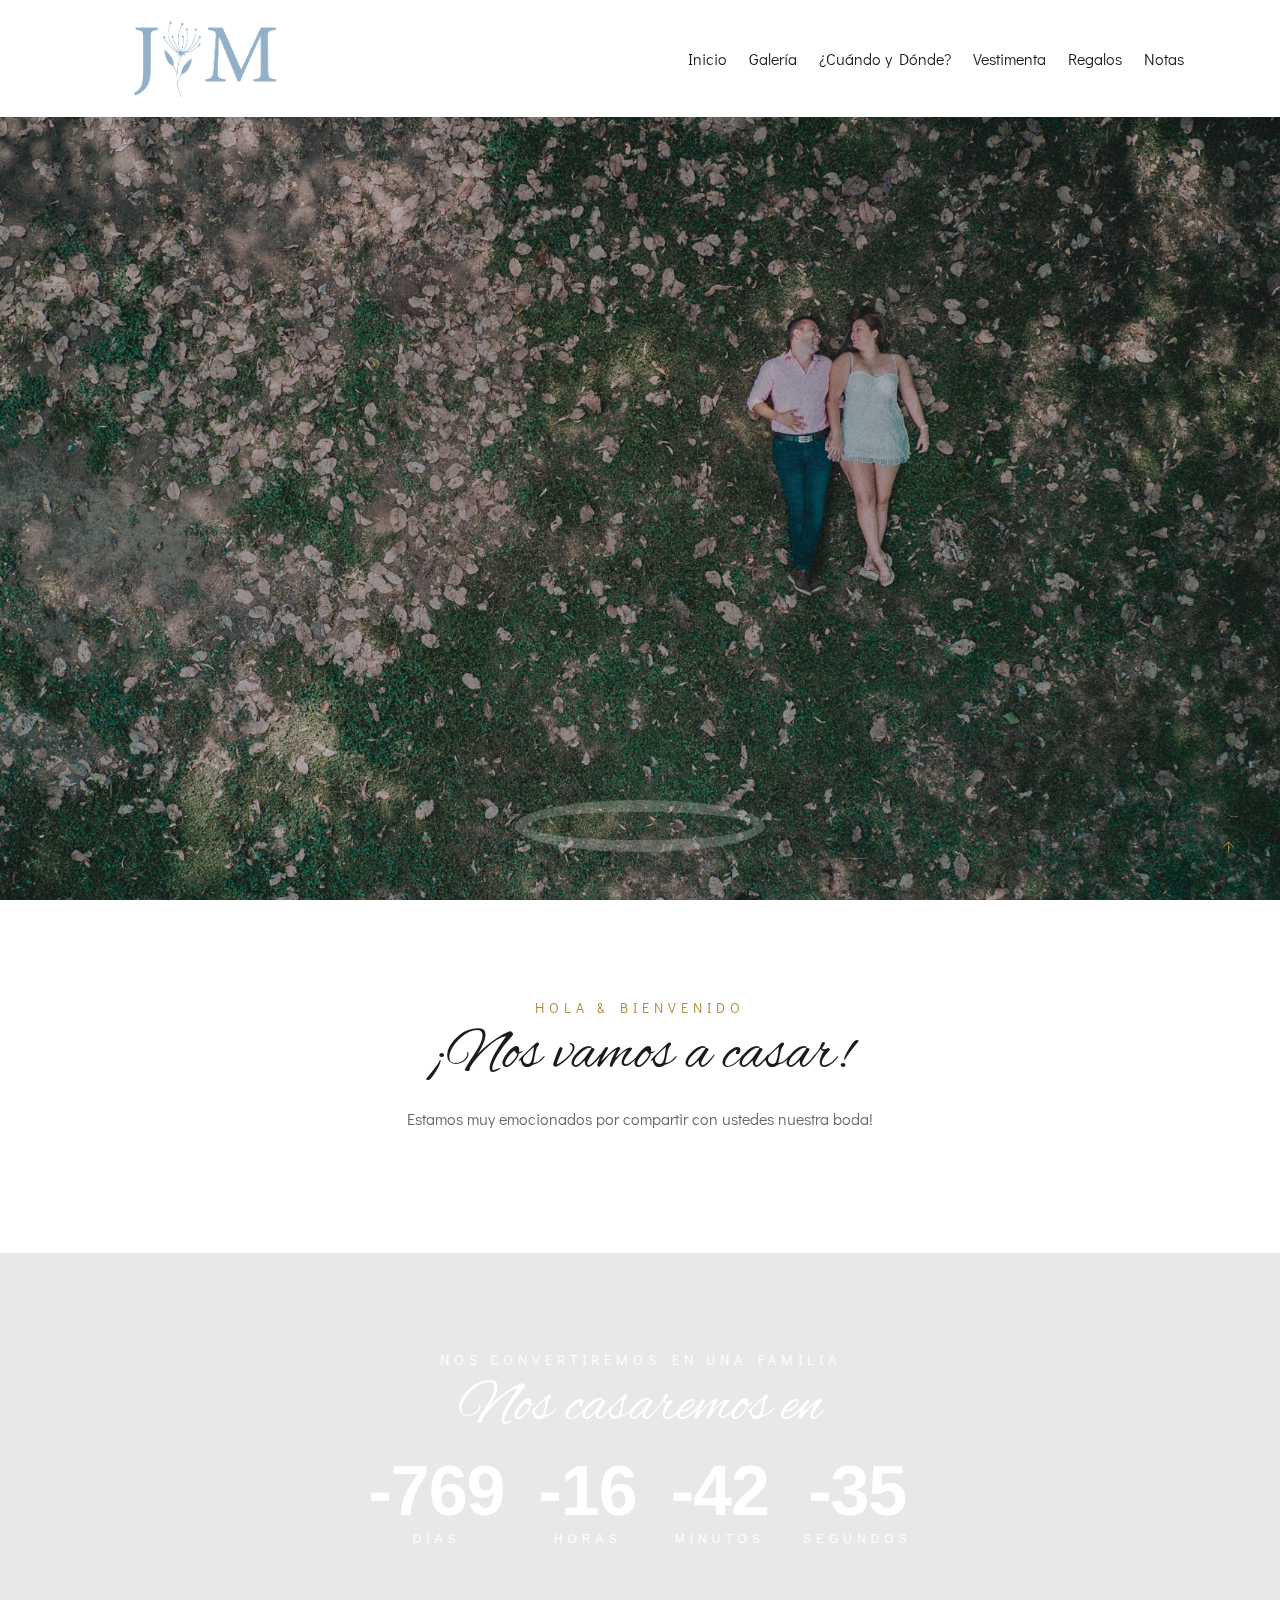
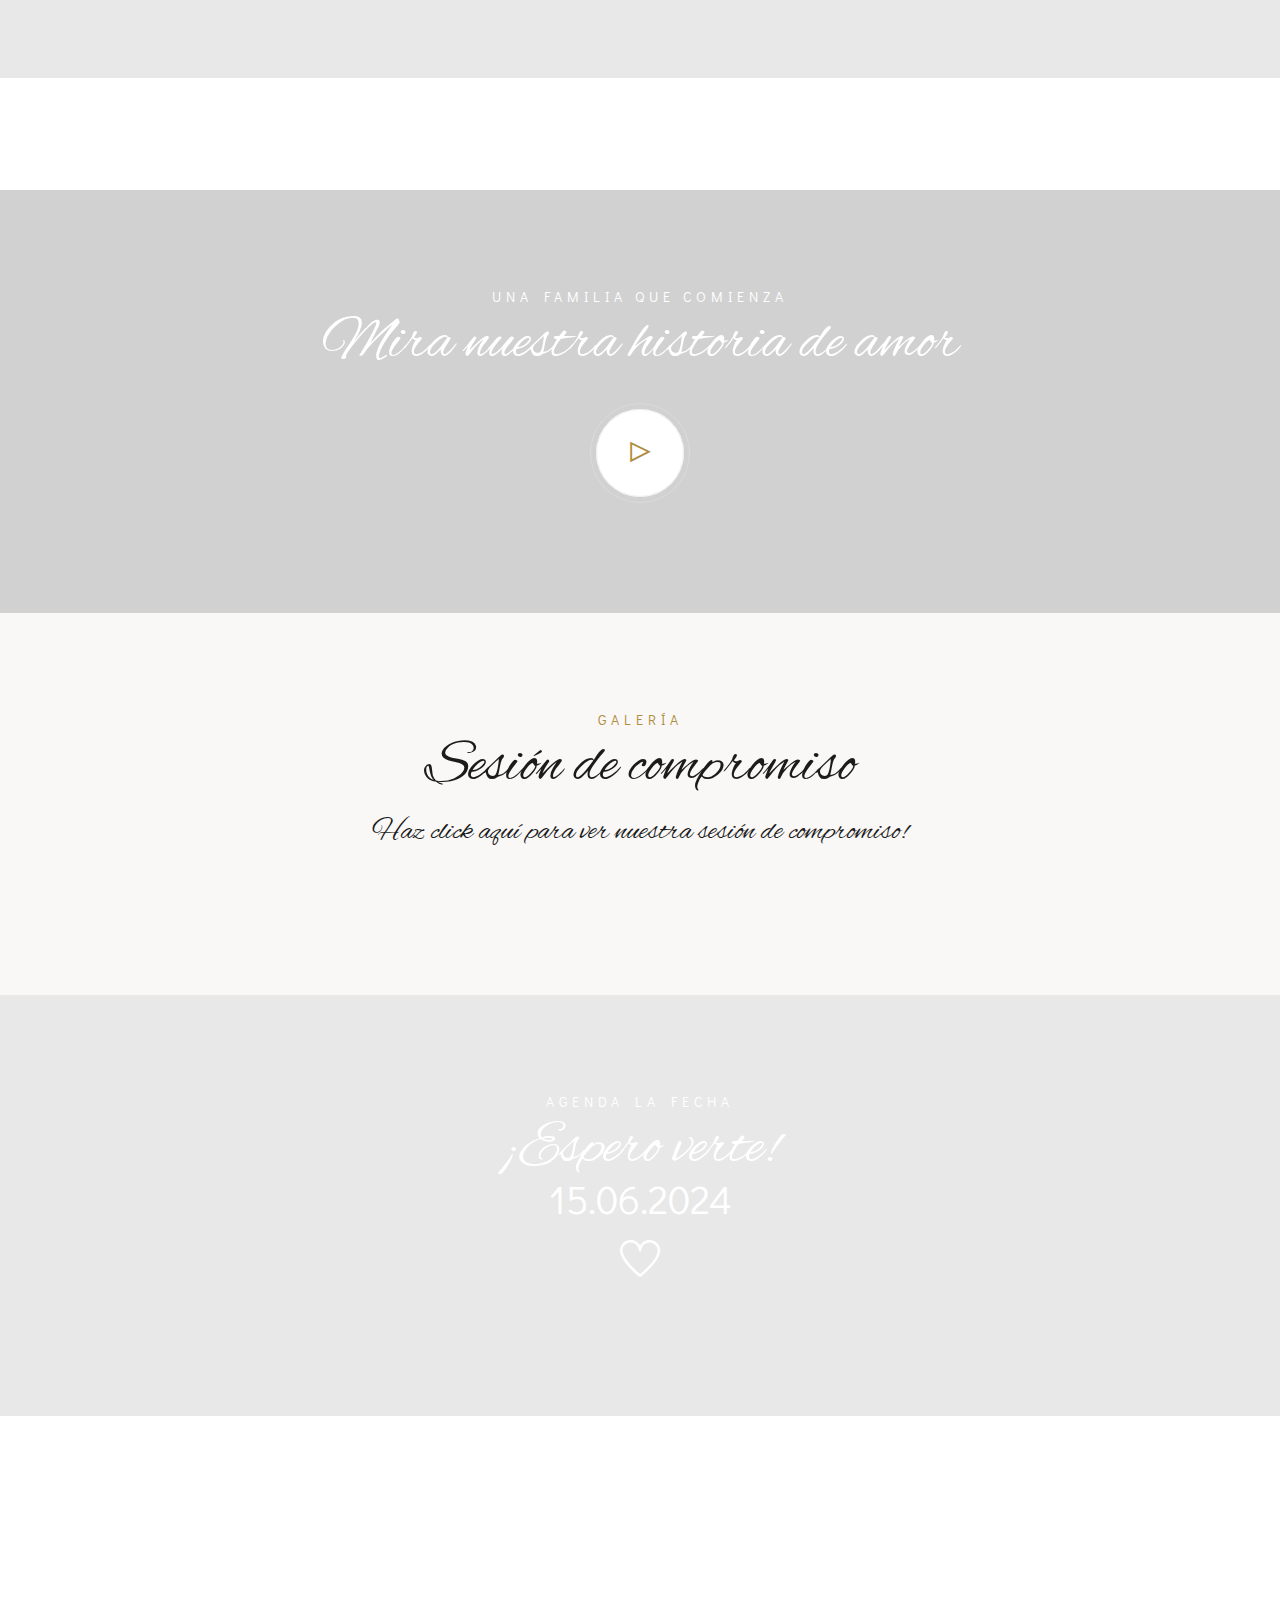
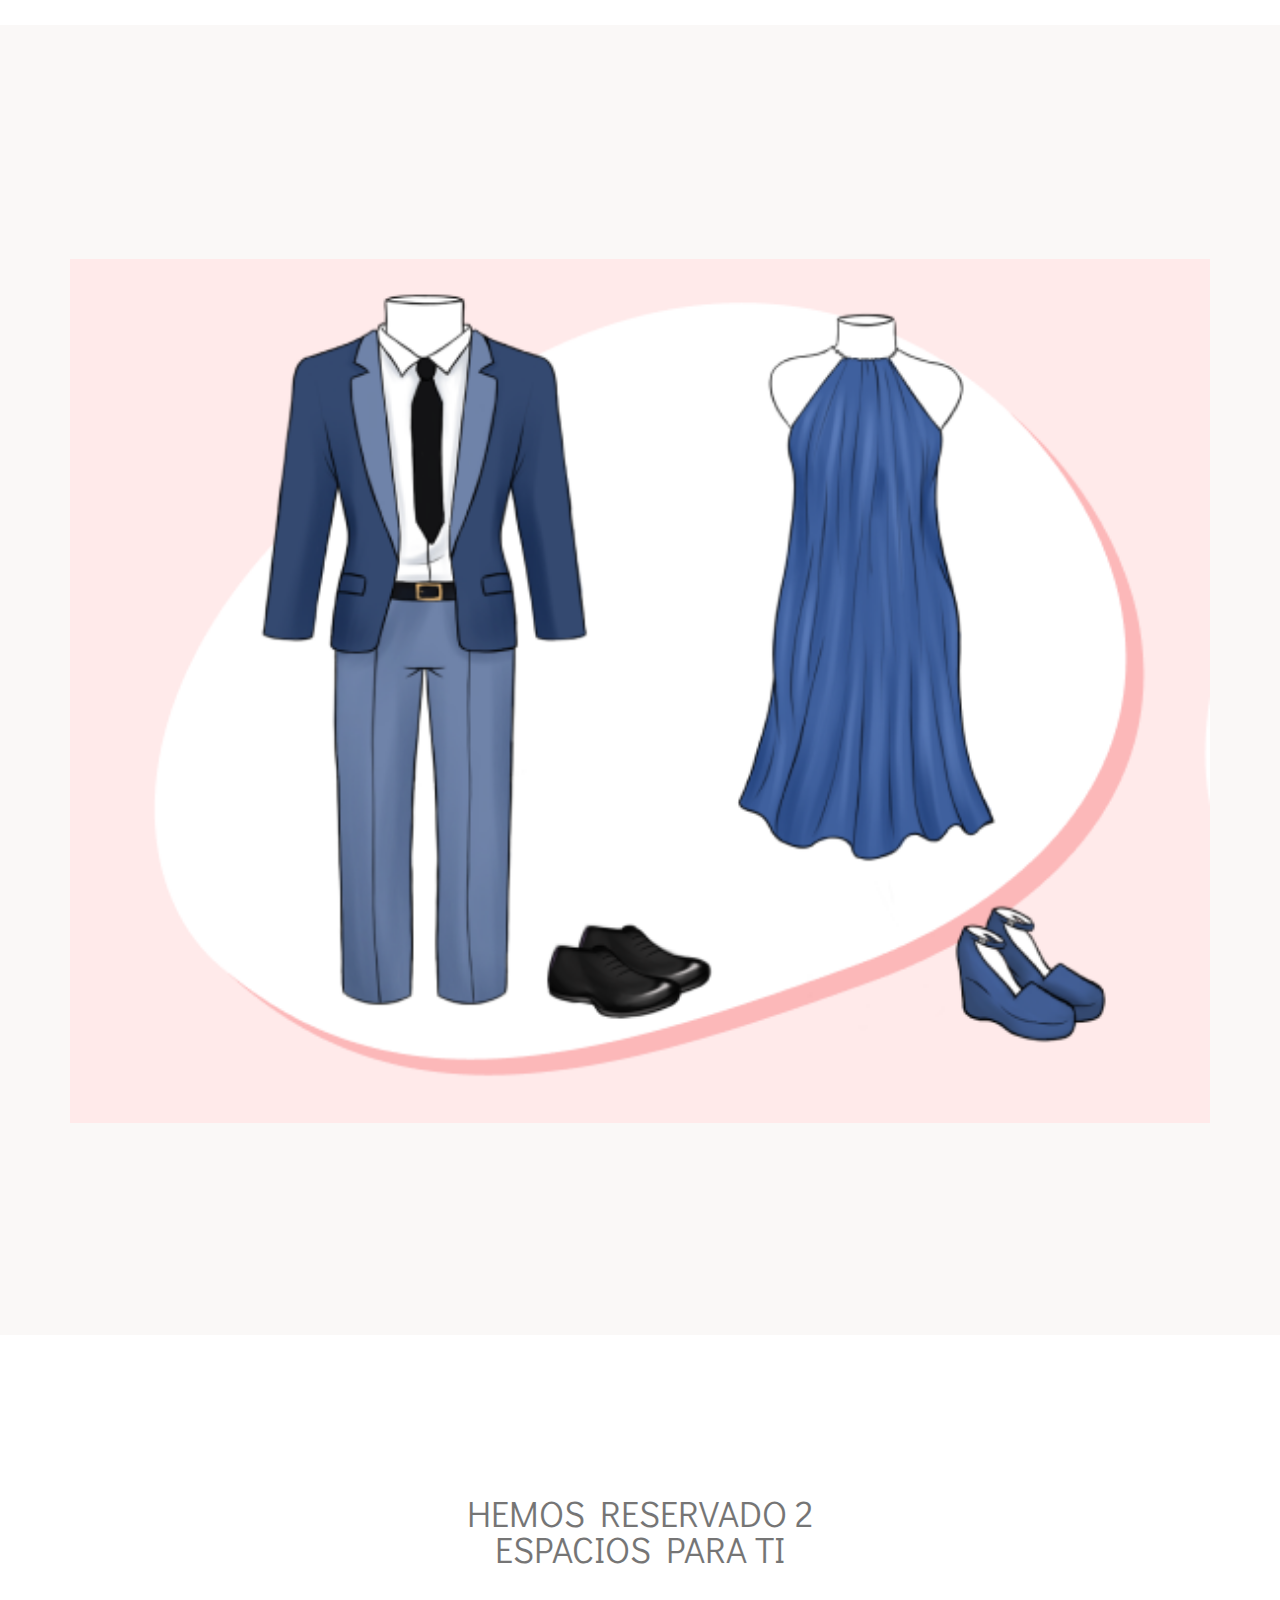
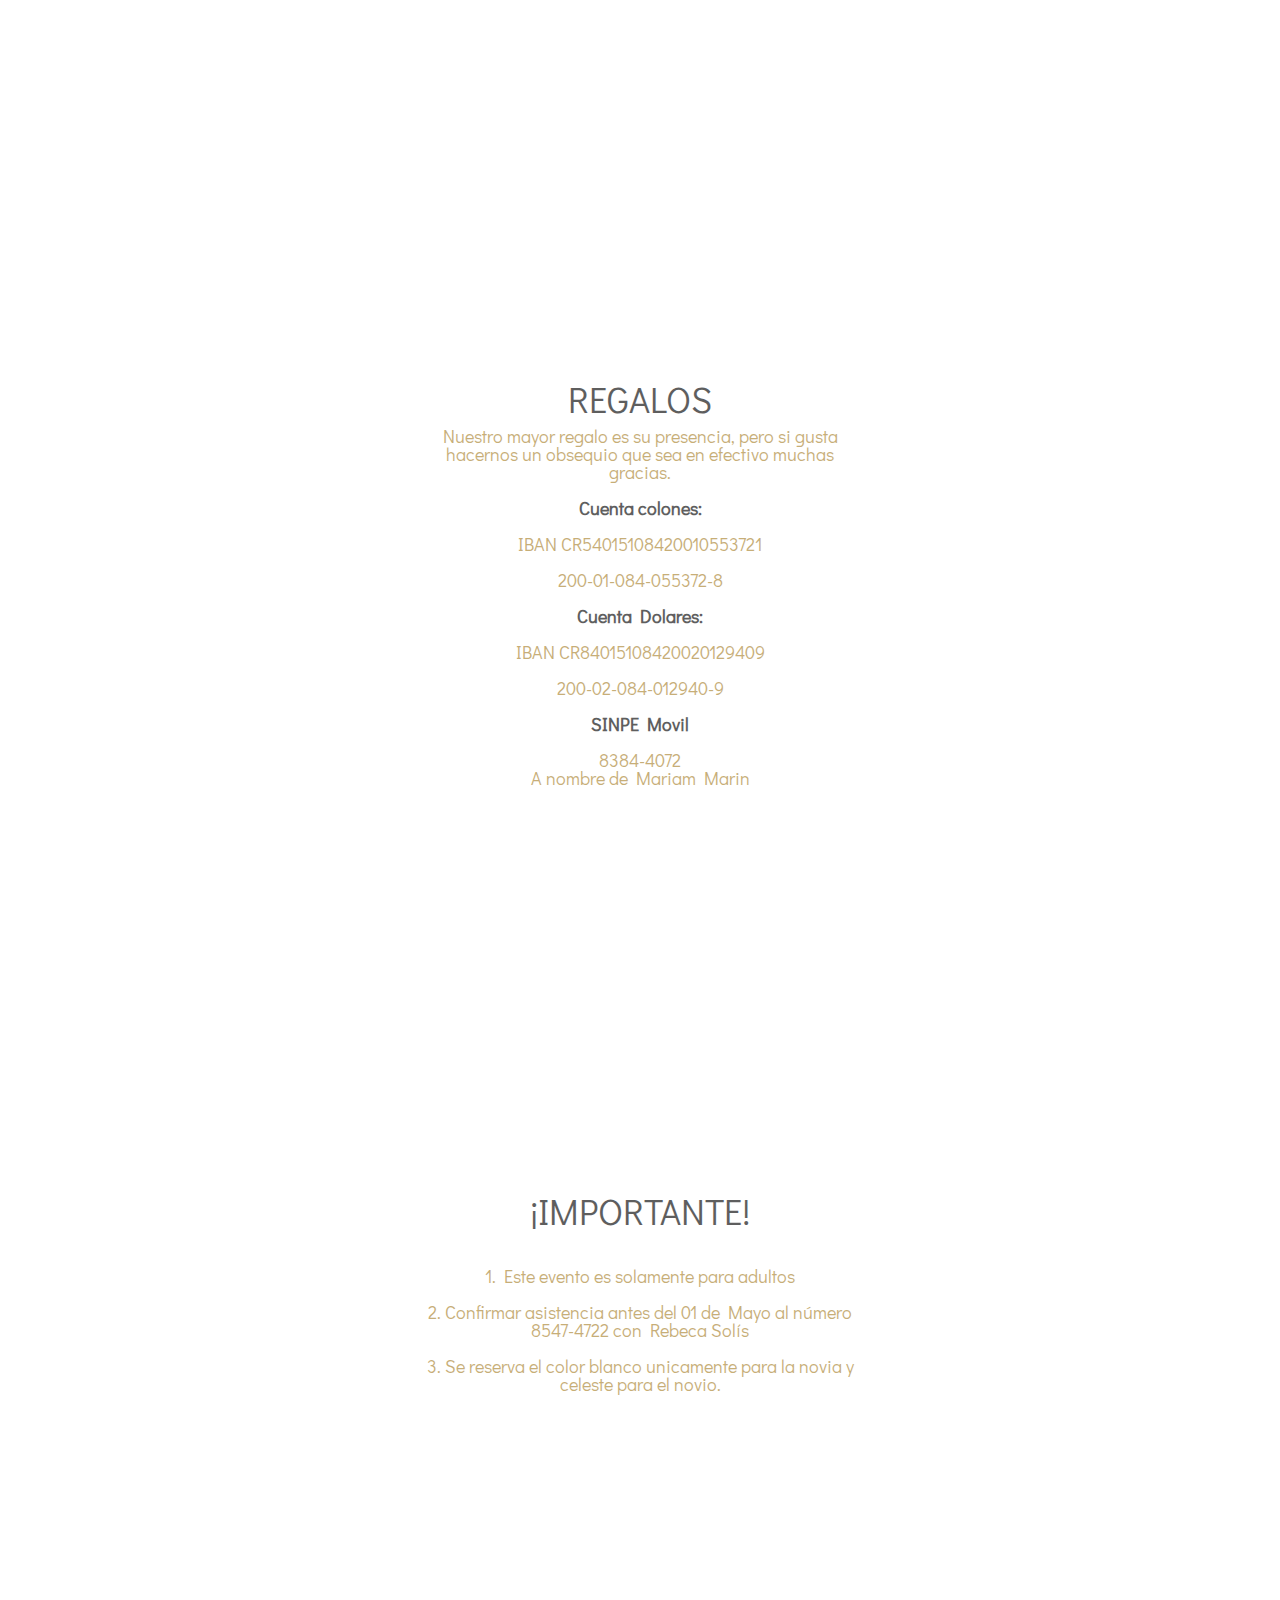
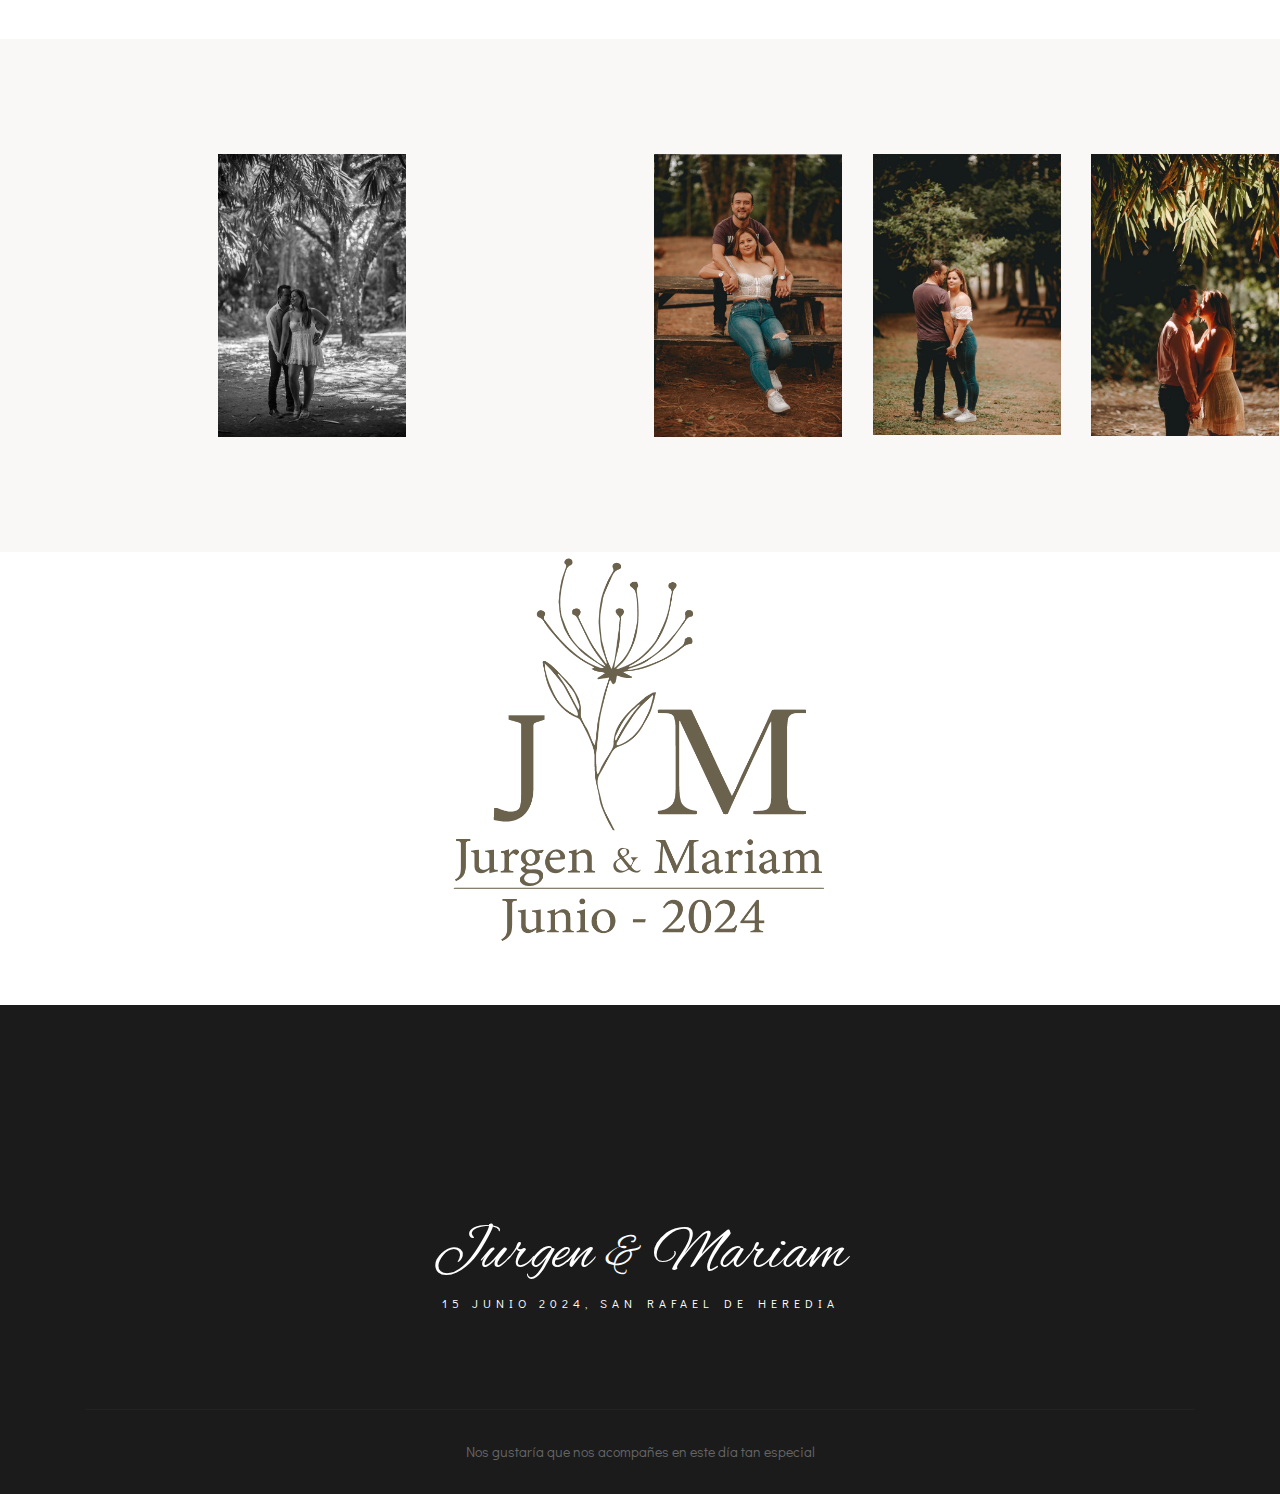
==== 2.html @ 1197c4ba "Espacios" ====
<!DOCTYPE HTML>
<html lang="en">

<head>
    <meta charset="utf-8">
    <meta http-equiv="X-UA-Compatible" content="IE=edge">
    <title>Jurgen y Mariam</title>
    <meta name="viewport" content="width=device-width, initial-scale=1">
    <link rel="icon" type="image/png" href="images/favicon.png" />
    <link href="https://fonts.googleapis.com/css2?family=Alex+Brush&family=Didact+Gothic&display=swap" rel="stylesheet">
    <link rel="stylesheet" href="css/animate.css">
    <link rel="stylesheet" href="css/themify-icons.css">
    <link rel="stylesheet" href="css/bootstrap.css">
    <link rel="stylesheet" href="css/flexslider.css">
    <link rel="stylesheet" href="css/magnific-popup.css">
    <link rel="stylesheet" href="css/owl.carousel.min.css">
    <link rel="stylesheet" href="css/owl.theme.default.min.css">
    <link rel="stylesheet" href="css/YouTubePopUp.css">
    <link rel="stylesheet" href="css/style.css">
    <!-- FOR IE9 below -->
    <!--[if lt IE 9]>
        <script src="js/respond.min.js"></script>
    <![endif]-->
</head>

<body>
    <!-- Preloader -->
    <div class="preloader">
        <div class="lds-heart">
            <div></div>
        </div>
    </div>
    <!-- Progress-wrapp scroll-button -->
    <div class="progress-wrap active-progress">
        <svg class="progress-circle svg-content" width="100%" height="100%" viewBox="-1 -1 102 102">
            <path d="M50,1 a49,49 0 0,1 0,98 a49,49 0 0,1 0,-98" />
        </svg>
    </div>
    <!-- Navbar -->
    <nav class="navbar navbar-expand-lg ">
        <div class="container">
            <!-- Logo -->
            <div class="logo-wrapper navbar-brand valign">
                <div class="logo">
                    <a href="index.html"><img src="images2/LOGO nuestra boda.png" style="width: 64%;" alt=""></a>
                </div>
            </div>
            <button class="navbar-toggler" type="button" data-toggle="collapse" data-target="#navbarSupportedContent"
                aria-controls="navbarSupportedContent" aria-expanded="false" aria-label="Toggle navigation"> <span
                    class="icon-bar"><i class="ti-line-double"></i></span> </button>
            <!-- Navbar links -->
            <div class="collapse navbar-collapse" id="navbarSupportedContent">
                <ul class="navbar-nav ml-auto">
                    <li class="nav-item"><a class="nav-link active" href="#home" data-scroll-nav="0">Inicio</a></li>
                    <li class="nav-item"><a class="nav-link" href="#gallery" data-scroll-nav="3">Galería</a></li>
                    <li class="nav-item"><a class="nav-link" href="#whenwhere" data-scroll-nav="6">¿Cuándo y Dónde?</a>
                    </li>
                    <li class="nav-item"><a class="nav-link" href="#outfit" data-scroll-nav="8">Vestimenta</a></li>
                    <li class="nav-item"><a class="nav-link" href="#rsvp5" data-scroll-nav="7">Regalos</a></li>
                    <li class="nav-item"><a class="nav-link" href="#rsvp2" data-scroll-nav="9">Notas</a></li>

                </ul>
            </div>
        </div>
    </nav>


    <!-- Slider section -->
    <header id="home" data-scroll-index="0">
        <div class="mary-hero js-fullheight">
            <div class="flexslider js-fullheight">
                <ul class="slides">
                    <li class="bg-fixed" style="background-image: url(images/MAX_0126.jpeg); 
                    background-position: 60%;" 
                            data-overlay-dark="2"
                        id="icon">
                        <div class="overlay"></div>
                        <div class="container">
                            <div class="row">
                                <div class="col-md-12 text-center js-fullheight slider-text">
                                    <div class="slider-text-inner mx-auto">
                                        <h2>Jurgen y Mariam</h2>
                                        <h6>15 de Junio de 2024 — Centro de Eventos Ensueño - Heredia</h6>
                                    </div>
                                </div>
                            </div>
                        </div>
                    </li>
                </ul>
            </div>
        </div>

    </header>
    <!-- Welcome section -->
    <div id="welcome" class="welcome section-padding">
        <div class="container">
            <div class="row">
                <div class="col-md-12 text-center">
                    <div class="welcome-mt">
                        <div class="welcome-image-wrapper">
                            <div class="img">
                                <a href="#" data-scroll-nav="1"><img src="images/810_1529.jpeg" alt=""></a>
                            </div>
                        </div>
                    </div>
                </div>
                <div class="col-md-8 offset-md-2 text-center">
                    <h6 class="section-subtitle">Hola & Bienvenido</h6>
                    <h2 class="section-title">¡Nos vamos a casar!</h2>
                    <p>Estamos muy emocionados por compartir con ustedes nuestra boda!</p>
                </div>
            </div>
        </div>
    </div>

    <!-- Countdown section -->
    <div id="countdown" class="section-padding bg-img bg-fixed" data-overlay-dark="1"
        data-background="images/810_1691.jpeg">
        <div class="container">
            <div class="row">
                <div class="section-head col-md-12">
                    <h6>Nos convertiremos en una familia</h6>
                    <h2>Nos casaremos en</h2>
                </div>
            </div>
            <div class="row">
                <div class="col-md-12">
                    <ul>
                        <li><span id="days"></span>Días</li>
                        <li><span id="hours"></span>Horas</li>
                        <li><span id="minutes"></span>Minutos</li>
                        <li><span id="seconds"></span>Segundos</li>
                    </ul>
                </div>
            </div>
        </div>
    </div>


    <br>
    <br>
    <br>
    <br>

    <!-- Video section -->
    <div id="video" class="story-video section-padding bg-img bg-fixed" data-overlay-dark="2"
        data-background="images/810_1599.jpeg">
        <div class="container">
            <div class="video-wrapper">
                <div class="row">
                    <div class="col-md-12 text-center">
                        <div class="caption">
                            <h6 class="subtitle">UNA FAMILIA QUE COMIENZA</h6>
                            <h2 class="title">Mira nuestra historia de amor</h2><br>
                        </div>
                    </div>
                </div>
                <div class="row">
                    <div class="col-md-12 mb-60 img text-center">
                        <a class="vid valign" href="https://www.youtube.com/watch?v=nc8S_TPYeWc">
                            <div class="vid-butn">
                                <span class="icon"><i class="ti-control-play"></i></span>
                            </div>
                        </a>
                    </div>

                </div>
            </div>
        </div>
    </div>
    <!-- Gallery section -->
    <div id="gallery" class="section-padding bg-cream" data-scroll-index="3">
        <div class="container">
            <div class="row">
                <div class="col-md-12 text-center">
                    <h6 class="section-subtitle">Galería</h6>
                    <h2 class="section-title">Sesión de compromiso</h2>
                    <a href="https://japphotocr.pixieset.com/sesindejurgenandmariam/" target="_blank">
                        <h3>Haz click aquí para ver nuestra sesión de compromiso!</h3>
                    </a>
                </div>
            </div>
            <img src="images/810_1514.jpeg" alt="">
        </div>
    </div>
    <!-- Banner section -->
    <div id="banner" class="section-padding bg-img bg-fixed" data-overlay-dark="1"
        data-background="images/810_1678.jpeg">
        <div class="container">
            <div class="row">
                <div class="section-head col-md-12">
                    <h6>Agenda la fecha</h6>
                    <h2>¡Espero verte!</h2>
                    <h1>15.06.2024</h1>
                    <h1><i class="ti-heart"></i></h1>
                </div>
            </div>
        </div>
    </div>

    <!-- When & Where section -->
    <div id="whenwhere" class="when-where section-padding" data-scroll-index="6"
        style="background: url(images/FLORES-02.png) ; background-size:21%; background-repeat: no-repeat; background-position: top right;">
        <div class="container">
            <div class="row">
                <div class="col-md-12 text-center animate-box" data-animate-effect="fadeInUp">
                    <h6 class="section-subtitle">Agenda la fecha</h6>
                    <h2 class="section-title">Cuándo y Dónde?</h2>
                </div>
            </div>
            <div class="row">
                <div class="col-md-6 animate-box" data-animate-effect="fadeInLeft">
                    <div class="img left">
                        <img src="images/810_1557.jpeg" alt="">
                    </div>
                </div>
                <div class="col-md-6 valign animate-box" data-animate-effect="fadeInRight">
                    <div class="content">
                        <div class="date">
                            <h3>15</h3>
                            <h6>Junio 2024</h6>
                        </div>
                        <div class="cont">
                            <div class="info">
                                <h6>¿Estás preparado?</h6>
                            </div>
                            <h4>Ceremonia de boda</h4>
                            <ul class="list-unstyled cont-list">
                                <li>
                                    <div class="icon"> <span class="ti-location-pin"></span> </div>
                                    <div class="text">
                                        <p>Centro de Eventos Ensueño
                                        </p>
                                    </div>
                                </li>
                                <li>
                                    <div class="icon"> <span class="ti-time"></span> </div>
                                    <div class="text">
                                        <p>3:50 pm</p>
                                    </div>
                                </li>
                                <li>
                                    <div>
                                        <i class="fa-brands fa-waze" style="color: #b08c3e;"></i>
                                    </div>
                                    <div class="text">
                                        
                                    </div>
                                </li>
                            </ul>
                        </div>
                    </div>
                </div>
            </div>
        </div>
    </div>
    <div id="whenwhere" class="when-where section-padding" data-scroll-index="6"
        style="background: url(images/FLORES-03.png) ; background-size:18%; background-repeat: no-repeat; background-position: top left;">
        <br>
        <div class="container">

            <div class="row">
                <div class="col-md-6 order2 valign animate-box" data-animate-effect="fadeInLeft">
                    <div class="content">
                        <div class="date">
                            <h3>15</h3>
                            <h6>Junio 2024</h6>
                        </div>
                        <div class="cont">
                            <div class="info">
                                <h6>¿Estás preparado?</h6>
                            </div>
                            <h4>Recepción</h4>
                            <ul class="list-unstyled cont-list">
                                <li>
                                    <div class="icon"> <span class="ti-location-pin"></span> </div>
                                    <div class="text">
                                        <p>Salón Centro de Eventos Ensueño
                                        </p>
                                    </div>
                                </li>
                                <li>
                                    <div class="icon"> <span class="ti-time"></span> </div>
                                    <div class="text">
                                        <p>3:00 pm</p>
                                    </div>
                                </li>
                                <li>
                                    <div>
                                        <i class="fa-brands fa-waze" style="color: #b08c3e;"></i>
                                    </div>
                                    <div class="text">
                                        
                                    </div>
                                </li>
                            </ul>
                        </div>
                    </div>
                </div>
                <div class="col-md-6 order1 animate-box" data-animate-effect="fadeInRight">
                    <div class="img">
                        <img src="images/810_1574.jpeg" alt="">
                    </div>
                </div>
            </div>
        </div>
    </div>
    <div class="marybrian-blog section-padding">
        <div class="container">
            <div class="row mb-30">
                <iframe
                    src="https://www.google.com/maps/embed?pb=!1m17!1m12!1m3!1d3928.6993494488443!2d-84.07440868563056!3d10.041649393869706!2m3!1f0!2f0!3f0!3m2!1i1024!2i768!4f13.1!3m2!1m1!2zMTDCsDAyJzMwLjYiTiA4NMKwMDQnMjIuMyJX!5e0!3m2!1ses-419!2scr!4v1712789112668!5m2!1ses-419!2scr"
                    width="1200" height="450" style="border:0;" allowfullscreen="" loading="lazy"
                    referrerpolicy="no-referrer-when-downgrade"></iframe>
            </div>
        </div>
    </div>
    </div>




    <!-- Dress Code section -->
    <div id="outfit" class="bride-groom clear section-padding bg-cream" data-scroll-index="8">
        <div class="container">
            <div class="row">
                <div class="col-md-12 text-center mb-30 animate-box" data-animate-effect="fadeInUp">
                    <h6 class="section-subtitle">Código de Vestimenta</h6>
                    <h2 class="section-title">De Gala</h2>
                </div>
                <img src="images/Imagen1.png" alt="">

                <div class="col-md-12 text-center mb-30 animate-box">
                    <div class="widget-container" style="text-align: center;">
                        <br>
                        <p style="font-size: larger;">Siéntase comod@ y guap@, pero no haga gastos innecesarios
                        </p>
                        
                    </div>
                </div>
            </div>
        </div>
    </div>

    <!-- RSVP Form section -->
    <div id="rsvp" class="rsvp section-padding bg-img bg-fixed" data-background="images/810_1514.jpeg"
        data-scroll-index="7">
        <div class="container">
            <div class="row">
                <div class="col-md-6 offset-md-3 bg-white p-60" style="opacity: 0.6;">
                    <h2 class="text-center">Hemos reservado 2 <br>espacios para ti</br></h2>

                </div>
            </div>
        </div>
    </div>
    <br>
    <br>
    <br>


    <!-- RSVP Form section -->
    <div id="rsvp5" class="rsvp section-padding bg-img bg-fixed" data-background="images/810_1490CAMBIO.jpg"
        data-scroll-index="7">
        <div class="container">
            <div class="row">
                <div class="col-md-6 offset-md-3 bg-white p-60" style="opacity: 0.7;">
                    <h2 class="text-center">Regalos</br></h2>
                    <h6 class="text-center" style="font-family: Didact Gothic; font-size: large;">Nuestro mayor regalo
                        es su presencia, pero si gusta hacernos un obsequio que sea en efectivo muchas gracias.

                        <br>
                        <br>
                        <b>Cuenta colones:</b>
                        <br>
                        <br>
                        IBAN CR54015108420010553721
                        <br>
                        <br>
                        200-01-084-055372-8

                        <br>
                        <br>
                        <b>Cuenta Dolares:</b> <br>
                        <br>
                        IBAN CR84015108420020129409
                        <br>
                        <br>
                        200-02-084-012940-9
                        <br>
                        <br>
                        <b>SINPE Movil</b>
                        <br>
                        <br>
                        8384-4072
                        <br>
                        A nombre de Mariam Marin

                    </h6>
                </div>
            </div>
        </div>
    </div>
    <br>
    <br>

    <div id="rsvp2" class="rsvp section-padding bg-img bg-fixed" data-background="images/810_1695.jpeg"
        data-scroll-index="9">
        <div class="container">
            <div class="row">
                <div class="col-md-6 offset-md-3 bg-white p-60" style="opacity: 0.7;">
                    <h2 class="text-center">¡Importante!</br></h2>
                    <br>
                    <h6 class="text-center" style="font-family: Didact Gothic; font-size: large;">
                        1. Este evento es solamente para adultos
                        <br>
                        <br>
                        2. Confirmar asistencia antes del 01 de Mayo al número 8547-4722 con Rebeca Solís
                        <br>
                        <br>
                        3. Se reserva el color blanco unicamente para la novia y celeste para el novio.
                    </h6>
                </div>
            </div>
        </div>
    </div>
    <br>
    <br>
    <div id="gallery" class="section-padding bg-cream" data-scroll-index="10">
        <div class="container">
            <div class="row">
            </div>
        </div>
        <div class="row gallery-filter">
            <div class="col-md-2 gallery-item ceremony">
                <div class="gallery-box">
                    <div class="gallery-img"> <img src="images/810_1442CAMBIO.jpg" class="img-fluid mx-auto d-block" alt="">
                    </div>
                    <div class="gallery-detail">
                    </div>
                </div>
            </div>
            <div class="col-md-2 gallery-item ceremony">
                <div class="gallery-box">
                    <div class="gallery-img"> <img src="images/710_2158.jpeg" class="img-fluid mx-auto d-block" alt="">
                    </div>
                    <div class="gallery-detail">
                    </div>
                </div>
            </div>
            <div class="col-md-2 gallery-item ceremony">
                <div class="gallery-box">
                    <div class="gallery-img"> <img src="images/810_1475CAMBIO.jpg" class="img-fluid mx-auto d-block" alt="">
                    </div>
                    <div class="gallery-detail">
                    </div>
                </div>
            </div>
            <div class="col-md-2 gallery-item ceremony">
                <div class="gallery-box">
                    <div class="gallery-img"> <img src="images/710_2323.jpeg" class="img-fluid mx-auto d-block" alt="">
                    </div>
                    <div class="gallery-detail">
                    </div>
                </div>
            </div>
            <div class="col-md-2 gallery-item ceremony">
                <div class="gallery-box">
                    <div class="gallery-img"> <img src="images/710_2739.jpeg" class="img-fluid mx-auto d-block" alt="">
                    </div>
                    <div class="gallery-detail">
                    </div>
                </div>
            </div>
            <div class="col-md-2 gallery-item ceremony">
                <div class="gallery-box">
                    <div class="gallery-img"> <img src="images/710_2734.jpeg" class="img-fluid mx-auto d-block" alt="">
                    </div>
                    <div class="gallery-detail">
                    </div>
                </div>
            </div>
        </div>
    </div>
    <div>
        <img src="images2/LOGO DE BODA 1.png" alt="" style="width: 30%; height: auto; left: 35%; position: relative;">
    </div>
    <br>
    <br>
    <!-- Footer section -->
    <footer id="footer">
        <div class="container">
            <div class="top-footer">
                <div class="row">
                    <div class="col-md-12 text-center">
                        <div class="section-padding">
                            <h2><span>Jurgen <small>&amp;</small> Mariam</span></h2>
                            <h6>15 Junio 2024, San Rafael de Heredia</h6>
                        </div>
                    </div>
                </div>
            </div>
            <div class="sub-footer">
                <div class="row">
                    <div class="col-md-12 text-center">
                        <p>Nos gustaría que nos acompañes en este día tan especial</p>
                    </div>
                </div>
            </div>
        </div>
    </footer>
    <!-- jQuery -->
    <script src="js/jquery.min.js"></script>
    <script src="js/modernizr-2.6.2.min.js"></script>
    <script src="js/jquery.easing.1.3.js"></script>
    <script src="js/bootstrap.min.js"></script>
    <script src="js/jquery.waypoints.min.js"></script>
    <script src="js/jquery.flexslider-min.js"></script>
    <script src="js/sticky-kit.min.js"></script>
    <script src="js/scrollIt.min.js"></script>
    <script src="js/owl.carousel.min.js"></script>
    <script src="js/isotope.js"></script>
    <script src="js/jquery.magnific-popup.min.js"></script>
    <script src="js/YouTubePopUp.js"></script>
    <script src="js/template.js"></script>

</body>

</html>
---- css/themify-icons.css ----
@font-face {
	font-family: 'themify';
	src:url('../fonts/themify.eot');
	src:url('../fonts/themify.eot?#iefix') format('embedded-opentype'),
		url('../fonts/themify.woff') format('woff'),
		url('../fonts/themify.ttf') format('truetype'),
		url('../fonts/themify.svg') format('svg');
	font-weight: normal;
	font-style: normal;
}

[class^="ti-"], [class*=" ti-"] {
	font-family: 'themify';
	speak: none;
	font-style: normal;
	font-weight: normal;
	font-variant: normal;
	text-transform: none;
	line-height: 1;

	/* Better Font Rendering =========== */
	-webkit-font-smoothing: antialiased;
	-moz-osx-font-smoothing: grayscale;
}

.ti-wand:before {
	content: "\e600";
}
.ti-volume:before {
	content: "\e601";
}
.ti-user:before {
	content: "\e602";
}
.ti-unlock:before {
	content: "\e603";
}
.ti-unlink:before {
	content: "\e604";
}
.ti-trash:before {
	content: "\e605";
}
.ti-thought:before {
	content: "\e606";
}
.ti-target:before {
	content: "\e607";
}
.ti-tag:before {
	content: "\e608";
}
.ti-tablet:before {
	content: "\e609";
}
.ti-star:before {
	content: "\e60a";
}
.ti-spray:before {
	content: "\e60b";
}
.ti-signal:before {
	content: "\e60c";
}
.ti-shopping-cart:before {
	content: "\e60d";
}
.ti-shopping-cart-full:before {
	content: "\e60e";
}
.ti-settings:before {
	content: "\e60f";
}
.ti-search:before {
	content: "\e610";
}
.ti-zoom-in:before {
	content: "\e611";
}
.ti-zoom-out:before {
	content: "\e612";
}
.ti-cut:before {
	content: "\e613";
}
.ti-ruler:before {
	content: "\e614";
}
.ti-ruler-pencil:before {
	content: "\e615";
}
.ti-ruler-alt:before {
	content: "\e616";
}
.ti-bookmark:before {
	content: "\e617";
}
.ti-bookmark-alt:before {
	content: "\e618";
}
.ti-reload:before {
	content: "\e619";
}
.ti-plus:before {
	content: "\e61a";
}
.ti-pin:before {
	content: "\e61b";
}
.ti-pencil:before {
	content: "\e61c";
}
.ti-pencil-alt:before {
	content: "\e61d";
}
.ti-paint-roller:before {
	content: "\e61e";
}
.ti-paint-bucket:before {
	content: "\e61f";
}
.ti-na:before {
	content: "\e620";
}
.ti-mobile:before {
	content: "\e621";
}
.ti-minus:before {
	content: "\e622";
}
.ti-medall:before {
	content: "\e623";
}
.ti-medall-alt:before {
	content: "\e624";
}
.ti-marker:before {
	content: "\e625";
}
.ti-marker-alt:before {
	content: "\e626";
}
.ti-arrow-up:before {
	content: "\e627";
}
.ti-arrow-right:before {
	content: "\e628";
}
.ti-arrow-left:before {
	content: "\e629";
}
.ti-arrow-down:before {
	content: "\e62a";
}
.ti-lock:before {
	content: "\e62b";
}
.ti-location-arrow:before {
	content: "\e62c";
}
.ti-link:before {
	content: "\e62d";
}
.ti-layout:before {
	content: "\e62e";
}
.ti-layers:before {
	content: "\e62f";
}
.ti-layers-alt:before {
	content: "\e630";
}
.ti-key:before {
	content: "\e631";
}
.ti-import:before {
	content: "\e632";
}
.ti-image:before {
	content: "\e633";
}
.ti-heart:before {
	content: "\e634";
}
.ti-heart-broken:before {
	content: "\e635";
}
.ti-hand-stop:before {
	content: "\e636";
}
.ti-hand-open:before {
	content: "\e637";
}
.ti-hand-drag:before {
	content: "\e638";
}
.ti-folder:before {
	content: "\e639";
}
.ti-flag:before {
	content: "\e63a";
}
.ti-flag-alt:before {
	content: "\e63b";
}
.ti-flag-alt-2:before {
	content: "\e63c";
}
.ti-eye:before {
	content: "\e63d";
}
.ti-export:before {
	content: "\e63e";
}
.ti-exchange-vertical:before {
	content: "\e63f";
}
.ti-desktop:before {
	content: "\e640";
}
.ti-cup:before {
	content: "\e641";
}
.ti-crown:before {
	content: "\e642";
}
.ti-comments:before {
	content: "\e643";
}
.ti-comment:before {
	content: "\e644";
}
.ti-comment-alt:before {
	content: "\e645";
}
.ti-close:before {
	content: "\e646";
}
.ti-clip:before {
	content: "\e647";
}
.ti-angle-up:before {
	content: "\e648";
}
.ti-angle-right:before {
	content: "\e649";
}
.ti-angle-left:before {
	content: "\e64a";
}
.ti-angle-down:before {
	content: "\e64b";
}
.ti-check:before {
	content: "\e64c";
}
.ti-check-box:before {
	content: "\e64d";
}
.ti-camera:before {
	content: "\e64e";
}
.ti-announcement:before {
	content: "\e64f";
}
.ti-brush:before {
	content: "\e650";
}
.ti-briefcase:before {
	content: "\e651";
}
.ti-bolt:before {
	content: "\e652";
}
.ti-bolt-alt:before {
	content: "\e653";
}
.ti-blackboard:before {
	content: "\e654";
}
.ti-bag:before {
	content: "\e655";
}
.ti-move:before {
	content: "\e656";
}
.ti-arrows-vertical:before {
	content: "\e657";
}
.ti-arrows-horizontal:before {
	content: "\e658";
}
.ti-fullscreen:before {
	content: "\e659";
}
.ti-arrow-top-right:before {
	content: "\e65a";
}
.ti-arrow-top-left:before {
	content: "\e65b";
}
.ti-arrow-circle-up:before {
	content: "\e65c";
}
.ti-arrow-circle-right:before {
	content: "\e65d";
}
.ti-arrow-circle-left:before {
	content: "\e65e";
}
.ti-arrow-circle-down:before {
	content: "\e65f";
}
.ti-angle-double-up:before {
	content: "\e660";
}
.ti-angle-double-right:before {
	content: "\e661";
}
.ti-angle-double-left:before {
	content: "\e662";
}
.ti-angle-double-down:before {
	content: "\e663";
}
.ti-zip:before {
	content: "\e664";
}
.ti-world:before {
	content: "\e665";
}
.ti-wheelchair:before {
	content: "\e666";
}
.ti-view-list:before {
	content: "\e667";
}
.ti-view-list-alt:before {
	content: "\e668";
}
.ti-view-grid:before {
	content: "\e669";
}
.ti-uppercase:before {
	content: "\e66a";
}
.ti-upload:before {
	content: "\e66b";
}
.ti-underline:before {
	content: "\e66c";
}
.ti-truck:before {
	content: "\e66d";
}
.ti-timer:before {
	content: "\e66e";
}
.ti-ticket:before {
	content: "\e66f";
}
.ti-thumb-up:before {
	content: "\e670";
}
.ti-thumb-down:before {
	content: "\e671";
}
.ti-text:before {
	content: "\e672";
}
.ti-stats-up:before {
	content: "\e673";
}
.ti-stats-down:before {
	content: "\e674";
}
.ti-split-v:before {
	content: "\e675";
}
.ti-split-h:before {
	content: "\e676";
}
.ti-smallcap:before {
	content: "\e677";
}
.ti-shine:before {
	content: "\e678";
}
.ti-shift-right:before {
	content: "\e679";
}
.ti-shift-left:before {
	content: "\e67a";
}
.ti-shield:before {
	content: "\e67b";
}
.ti-notepad:before {
	content: "\e67c";
}
.ti-server:before {
	content: "\e67d";
}
.ti-quote-right:before {
	content: "\e67e";
}
.ti-quote-left:before {
	content: "\e67f";
}
.ti-pulse:before {
	content: "\e680";
}
.ti-printer:before {
	content: "\e681";
}
.ti-power-off:before {
	content: "\e682";
}
.ti-plug:before {
	content: "\e683";
}
.ti-pie-chart:before {
	content: "\e684";
}
.ti-paragraph:before {
	content: "\e685";
}
.ti-panel:before {
	content: "\e686";
}
.ti-package:before {
	content: "\e687";
}
.ti-music:before {
	content: "\e688";
}
.ti-music-alt:before {
	content: "\e689";
}
.ti-mouse:before {
	content: "\e68a";
}
.ti-mouse-alt:before {
	content: "\e68b";
}
.ti-money:before {
	content: "\e68c";
}
.ti-microphone:before {
	content: "\e68d";
}
.ti-menu:before {
	content: "\e68e";
}
.ti-menu-alt:before {
	content: "\e68f";
}
.ti-map:before {
	content: "\e690";
}
.ti-map-alt:before {
	content: "\e691";
}
.ti-loop:before {
	content: "\e692";
}
.ti-location-pin:before {
	content: "\e693";
}
.ti-list:before {
	content: "\e694";
}
.ti-light-bulb:before {
	content: "\e695";
}
.ti-Italic:before {
	content: "\e696";
}
.ti-info:before {
	content: "\e697";
}
.ti-infinite:before {
	content: "\e698";
}
.ti-id-badge:before {
	content: "\e699";
}
.ti-hummer:before {
	content: "\e69a";
}
.ti-home:before {
	content: "\e69b";
}
.ti-help:before {
	content: "\e69c";
}
.ti-headphone:before {
	content: "\e69d";
}
.ti-harddrives:before {
	content: "\e69e";
}
.ti-harddrive:before {
	content: "\e69f";
}
.ti-gift:before {
	content: "\e6a0";
}
.ti-game:before {
	content: "\e6a1";
}
.ti-filter:before {
	content: "\e6a2";
}
.ti-files:before {
	content: "\e6a3";
}
.ti-file:before {
	content: "\e6a4";
}
.ti-eraser:before {
	content: "\e6a5";
}
.ti-envelope:before {
	content: "\e6a6";
}
.ti-download:before {
	content: "\e6a7";
}
.ti-direction:before {
	content: "\e6a8";
}
.ti-direction-alt:before {
	content: "\e6a9";
}
.ti-dashboard:before {
	content: "\e6aa";
}
.ti-control-stop:before {
	content: "\e6ab";
}
.ti-control-shuffle:before {
	content: "\e6ac";
}
.ti-control-play:before {
	content: "\e6ad";
}
.ti-control-pause:before {
	content: "\e6ae";
}
.ti-control-forward:before {
	content: "\e6af";
}
.ti-control-backward:before {
	content: "\e6b0";
}
.ti-cloud:before {
	content: "\e6b1";
}
.ti-cloud-up:before {
	content: "\e6b2";
}
.ti-cloud-down:before {
	content: "\e6b3";
}
.ti-clipboard:before {
	content: "\e6b4";
}
.ti-car:before {
	content: "\e6b5";
}
.ti-calendar:before {
	content: "\e6b6";
}
.ti-book:before {
	content: "\e6b7";
}
.ti-bell:before {
	content: "\e6b8";
}
.ti-basketball:before {
	content: "\e6b9";
}
.ti-bar-chart:before {
	content: "\e6ba";
}
.ti-bar-chart-alt:before {
	content: "\e6bb";
}
.ti-back-right:before {
	content: "\e6bc";
}
.ti-back-left:before {
	content: "\e6bd";
}
.ti-arrows-corner:before {
	content: "\e6be";
}
.ti-archive:before {
	content: "\e6bf";
}
.ti-anchor:before {
	content: "\e6c0";
}
.ti-align-right:before {
	content: "\e6c1";
}
.ti-align-left:before {
	content: "\e6c2";
}
.ti-align-justify:before {
	content: "\e6c3";
}
.ti-align-center:before {
	content: "\e6c4";
}
.ti-alert:before {
	content: "\e6c5";
}
.ti-alarm-clock:before {
	content: "\e6c6";
}
.ti-agenda:before {
	content: "\e6c7";
}
.ti-write:before {
	content: "\e6c8";
}
.ti-window:before {
	content: "\e6c9";
}
.ti-widgetized:before {
	content: "\e6ca";
}
.ti-widget:before {
	content: "\e6cb";
}
.ti-widget-alt:before {
	content: "\e6cc";
}
.ti-wallet:before {
	content: "\e6cd";
}
.ti-video-clapper:before {
	content: "\e6ce";
}
.ti-video-camera:before {
	content: "\e6cf";
}
.ti-vector:before {
	content: "\e6d0";
}
.ti-themify-logo:before {
	content: "\e6d1";
}
.ti-themify-favicon:before {
	content: "\e6d2";
}
.ti-themify-favicon-alt:before {
	content: "\e6d3";
}
.ti-support:before {
	content: "\e6d4";
}
.ti-stamp:before {
	content: "\e6d5";
}
.ti-split-v-alt:before {
	content: "\e6d6";
}
.ti-slice:before {
	content: "\e6d7";
}
.ti-shortcode:before {
	content: "\e6d8";
}
.ti-shift-right-alt:before {
	content: "\e6d9";
}
.ti-shift-left-alt:before {
	content: "\e6da";
}
.ti-ruler-alt-2:before {
	content: "\e6db";
}
.ti-receipt:before {
	content: "\e6dc";
}
.ti-pin2:before {
	content: "\e6dd";
}
.ti-pin-alt:before {
	content: "\e6de";
}
.ti-pencil-alt2:before {
	content: "\e6df";
}
.ti-palette:before {
	content: "\e6e0";
}
.ti-more:before {
	content: "\e6e1";
}
.ti-more-alt:before {
	content: "\e6e2";
}
.ti-microphone-alt:before {
	content: "\e6e3";
}
.ti-magnet:before {
	content: "\e6e4";
}
.ti-line-double:before {
	content: "\e6e5";
}
.ti-line-dotted:before {
	content: "\e6e6";
}
.ti-line-dashed:before {
	content: "\e6e7";
}
.ti-layout-width-full:before {
	content: "\e6e8";
}
.ti-layout-width-default:before {
	content: "\e6e9";
}
.ti-layout-width-default-alt:before {
	content: "\e6ea";
}
.ti-layout-tab:before {
	content: "\e6eb";
}
.ti-layout-tab-window:before {
	content: "\e6ec";
}
.ti-layout-tab-v:before {
	content: "\e6ed";
}
.ti-layout-tab-min:before {
	content: "\e6ee";
}
.ti-layout-slider:before {
	content: "\e6ef";
}
.ti-layout-slider-alt:before {
	content: "\e6f0";
}
.ti-layout-sidebar-right:before {
	content: "\e6f1";
}
.ti-layout-sidebar-none:before {
	content: "\e6f2";
}
.ti-layout-sidebar-left:before {
	content: "\e6f3";
}
.ti-layout-placeholder:before {
	content: "\e6f4";
}
.ti-layout-menu:before {
	content: "\e6f5";
}
.ti-layout-menu-v:before {
	content: "\e6f6";
}
.ti-layout-menu-separated:before {
	content: "\e6f7";
}
.ti-layout-menu-full:before {
	content: "\e6f8";
}
.ti-layout-media-right-alt:before {
	content: "\e6f9";
}
.ti-layout-media-right:before {
	content: "\e6fa";
}
.ti-layout-media-overlay:before {
	content: "\e6fb";
}
.ti-layout-media-overlay-alt:before {
	content: "\e6fc";
}
.ti-layout-media-overlay-alt-2:before {
	content: "\e6fd";
}
.ti-layout-media-left-alt:before {
	content: "\e6fe";
}
.ti-layout-media-left:before {
	content: "\e6ff";
}
.ti-layout-media-center-alt:before {
	content: "\e700";
}
.ti-layout-media-center:before {
	content: "\e701";
}
.ti-layout-list-thumb:before {
	content: "\e702";
}
.ti-layout-list-thumb-alt:before {
	content: "\e703";
}
.ti-layout-list-post:before {
	content: "\e704";
}
.ti-layout-list-large-image:before {
	content: "\e705";
}
.ti-layout-line-solid:before {
	content: "\e706";
}
.ti-layout-grid4:before {
	content: "\e707";
}
.ti-layout-grid3:before {
	content: "\e708";
}
.ti-layout-grid2:before {
	content: "\e709";
}
.ti-layout-grid2-thumb:before {
	content: "\e70a";
}
.ti-layout-cta-right:before {
	content: "\e70b";
}
.ti-layout-cta-left:before {
	content: "\e70c";
}
.ti-layout-cta-center:before {
	content: "\e70d";
}
.ti-layout-cta-btn-right:before {
	content: "\e70e";
}
.ti-layout-cta-btn-left:before {
	content: "\e70f";
}
.ti-layout-column4:before {
	content: "\e710";
}
.ti-layout-column3:before {
	content: "\e711";
}
.ti-layout-column2:before {
	content: "\e712";
}
.ti-layout-accordion-separated:before {
	content: "\e713";
}
.ti-layout-accordion-merged:before {
	content: "\e714";
}
.ti-layout-accordion-list:before {
	content: "\e715";
}
.ti-ink-pen:before {
	content: "\e716";
}
.ti-info-alt:before {
	content: "\e717";
}
.ti-help-alt:before {
	content: "\e718";
}
.ti-headphone-alt:before {
	content: "\e719";
}
.ti-hand-point-up:before {
	content: "\e71a";
}
.ti-hand-point-right:before {
	content: "\e71b";
}
.ti-hand-point-left:before {
	content: "\e71c";
}
.ti-hand-point-down:before {
	content: "\e71d";
}
.ti-gallery:before {
	content: "\e71e";
}
.ti-face-smile:before {
	content: "\e71f";
}
.ti-face-sad:before {
	content: "\e720";
}
.ti-credit-card:before {
	content: "\e721";
}
.ti-control-skip-forward:before {
	content: "\e722";
}
.ti-control-skip-backward:before {
	content: "\e723";
}
.ti-control-record:before {
	content: "\e724";
}
.ti-control-eject:before {
	content: "\e725";
}
.ti-comments-smiley:before {
	content: "\e726";
}
.ti-brush-alt:before {
	content: "\e727";
}
.ti-youtube:before {
	content: "\e728";
}
.ti-vimeo:before {
	content: "\e729";
}
.ti-twitter:before {
	content: "\e72a";
}
.ti-time:before {
	content: "\e72b";
}
.ti-tumblr:before {
	content: "\e72c";
}
.ti-skype:before {
	content: "\e72d";
}
.ti-share:before {
	content: "\e72e";
}
.ti-share-alt:before {
	content: "\e72f";
}
.ti-rocket:before {
	content: "\e730";
}
.ti-pinterest:before {
	content: "\e731";
}
.ti-new-window:before {
	content: "\e732";
}
.ti-microsoft:before {
	content: "\e733";
}
.ti-list-ol:before {
	content: "\e734";
}
.ti-linkedin:before {
	content: "\e735";
}
.ti-layout-sidebar-2:before {
	content: "\e736";
}
.ti-layout-grid4-alt:before {
	content: "\e737";
}
.ti-layout-grid3-alt:before {
	content: "\e738";
}
.ti-layout-grid2-alt:before {
	content: "\e739";
}
.ti-layout-column4-alt:before {
	content: "\e73a";
}
.ti-layout-column3-alt:before {
	content: "\e73b";
}
.ti-layout-column2-alt:before {
	content: "\e73c";
}
.ti-instagram:before {
	content: "\e73d";
}
.ti-google:before {
	content: "\e73e";
}
.ti-github:before {
	content: "\e73f";
}
.ti-flickr:before {
	content: "\e740";
}
.ti-facebook:before {
	content: "\e741";
}
.ti-dropbox:before {
	content: "\e742";
}
.ti-dribbble:before {
	content: "\e743";
}
.ti-apple:before {
	content: "\e744";
}
.ti-android:before {
	content: "\e745";
}
.ti-save:before {
	content: "\e746";
}
.ti-save-alt:before {
	content: "\e747";
}
.ti-yahoo:before {
	content: "\e748";
}
.ti-wordpress:before {
	content: "\e749";
}
.ti-vimeo-alt:before {
	content: "\e74a";
}
.ti-twitter-alt:before {
	content: "\e74b";
}
.ti-tumblr-alt:before {
	content: "\e74c";
}
.ti-trello:before {
	content: "\e74d";
}
.ti-stack-overflow:before {
	content: "\e74e";
}
.ti-soundcloud:before {
	content: "\e74f";
}
.ti-sharethis:before {
	content: "\e750";
}
.ti-sharethis-alt:before {
	content: "\e751";
}
.ti-reddit:before {
	content: "\e752";
}
.ti-pinterest-alt:before {
	content: "\e753";
}
.ti-microsoft-alt:before {
	content: "\e754";
}
.ti-linux:before {
	content: "\e755";
}
.ti-jsfiddle:before {
	content: "\e756";
}
.ti-joomla:before {
	content: "\e757";
}
.ti-html5:before {
	content: "\e758";
}
.ti-flickr-alt:before {
	content: "\e759";
}
.ti-email:before {
	content: "\e75a";
}
.ti-drupal:before {
	content: "\e75b";
}
.ti-dropbox-alt:before {
	content: "\e75c";
}
.ti-css3:before {
	content: "\e75d";
}
.ti-rss:before {
	content: "\e75e";
}
.ti-rss-alt:before {
	content: "\e75f";
}
---- css/YouTubePopUp.css ----
@charset "UTF-8";

/*
    Name: YouTubePopUp
    Description: jQuery plugin to display YouTube or Vimeo video in PopUp, responsive and retina, easy to use.
    Version: 1.0.1
    Plugin URL: http://wp-time.com/youtube-popup-jquery-plugin/
    Written By: Qassim Hassan
    Twitter: @QQQHZ
    Websites: wp-time.com | qass.im | wp-plugins.in
    Dual licensed under the MIT and GPL licenses:
        http://www.opensource.org/licenses/mit-license.php
        http://www.gnu.org/licenses/gpl.html
    Copyright (c) 2016 - Qassim Hassan
*/

.YouTubePopUp-Wrap{
    position:fixed;
    width:100%;
    height:100%;
    background-color:#000;
    background-color:rgba(0,0,0,0.8);
    top:0;
    left:0;
    z-index:9999999999999;
}

.YouTubePopUp-animation{
    opacity: 0;
    -webkit-animation-duration: 0.5s;
    animation-duration: 0.5s;
    -webkit-animation-fill-mode: both;
    animation-fill-mode: both;
    -webkit-animation-name: YouTubePopUp;
    animation-name: YouTubePopUp;
}

@-webkit-keyframes YouTubePopUp {
    0% {
        opacity: 0;
    }

    100% {
        opacity: 1;
    }
}

@keyframes YouTubePopUp {
    0% {
        opacity: 0;
    }

    100% {
        opacity: 1;
    }
}

body.logged-in .YouTubePopUp-Wrap{ /* For WordPress */
    top:32px;
    z-index:99998;
}

.YouTubePopUp-Content{
    max-width:680px;
    display:block;
    margin:0 auto;
    height:100%;
    position:relative;
}

.YouTubePopUp-Content iframe{
    max-width:100% !important;
    width:100% !important;
    display:block !important;
    height:480px !important;
    border:none !important;
    position:absolute;
    top: 0;
    bottom: 0;
    margin: auto 0;
}

.YouTubePopUp-Hide{
    -webkit-animation-duration: 0.5s;
    animation-duration: 0.5s;
    -webkit-animation-fill-mode: both;
    animation-fill-mode: both;
    -webkit-animation-name: YouTubePopUpHide;
    animation-name: YouTubePopUpHide;
}

@-webkit-keyframes YouTubePopUpHide {
    0% {
        opacity: 1;
    }

    100% {
        opacity: 0;
    }
}

@keyframes YouTubePopUpHide {
    0% {
        opacity: 1;
    }

    100% {
        opacity: 0;
    }
}

.YouTubePopUp-Close{
    position:absolute;
    top:0;
    cursor:pointer;
    bottom:528px;
    right:0px;
    margin:auto 0;
    width:24px;
    height:24px;
    background:url(./close.png) no-repeat;
    background-size:24px 24px;
    -webkit-background-size:24px 24px;
    -moz-background-size:24px 24px;
    -o-background-size:24px 24px;
}

.YouTubePopUp-Close:hover{
    opacity:0.5;
}

@media all and (max-width: 768px) and (min-width: 10px){
    .YouTubePopUp-Content{
        max-width:90%;
    }
}

@media all and (max-width: 600px) and (min-width: 10px){
    .YouTubePopUp-Content iframe{
        height:320px !important;
    }

    .YouTubePopUp-Close{
        bottom:362px;
    }
}

@media all and (max-width: 480px) and (min-width: 10px){
    .YouTubePopUp-Content iframe{
        height:220px !important;
    }

    .YouTubePopUp-Close{
        bottom:262px;
    }
}
---- css/style.css ----
/* ----------------------------------------------------------------

01. Default style
02. Preloader style
03. Scrollbar style
04. Owl-Theme custom style
05. Navbar style
06. Page Header style
07. Slider style
08. Section & Title style
09. Welcome style
10. Bride & Groom style
11. Story style
12. Countdown style
13. Friends style
14. Story video style
15. Event style
16. When & Where style
17. Gallery style
18. Blog & Post style
19. Progress-wrap style
20. Gift Registry style
21. Insta style
22. Footer style
23. Media Query style
24. Overlay Effect Bg image

------------------------------------------------------------------- */


/* =======  Default style  ======= */
html,
body {
    -moz-osx-font-smoothing: grayscale;
    -webkit-font-smoothing: antialiased;
    -moz-font-smoothing: antialiased;
    font-smoothing: antialiased;
}
body {
    font-family: 'Didact Gothic', sans-serif;
    font-size: 16px;
    line-height: 1.75em;
    font-weight: 400;
    color: #666;
}
/* typography */
h1,
h2,
h3,
h4,
h5,
h6 {
    font-family: 'Alex Brush', cursive;
    font-weight: 400;
    line-height: 1em;
    margin: 0 0 20px 0;
    color: #1b1b1b;
}
h1 {
    font-size: 40px;
}
h2 {
    font-size: 35px;
}
h3 {
    font-size: 30px;
}
h4 {
    font-size: 25px;
}
h5 {
    font-size: 20px;
}
h6 {
    font-size: 16px;
}
p {
    font-family: 'Didact Gothic', sans-serif;
    font-size: 16px;
    line-height: 1.75em;
    margin: 0 0 20px;
    color: #666;
    font-weight: 400;
}
/* lists */
ul {
    list-style-type: none;
}
/* links */
a {
    color: #fff;
    -webkit-transition: 0.5s;
    -o-transition: 0.5s;
    transition: 0.5s;
}
a:hover,
a:active,
a:focus {
    color: #fff;
    outline: none;
    text-decoration: none !important;
}
a:link {
    text-decoration: none;
}
a:focus {
    outline: none;
}
img {
    width: 100%;
    height: auto;
}
img {
    -webkit-transition: all 0.5s;
    -o-transition: all 0.5s;
    transition: all 0.5s;
    color: #fff;
}
.bg-cream {
    background: #faf8f7;
}
.o-hidden {
    overflow: hidden;
}
.position-re {
    position: relative;
}
.full-width {
    width: 100%;
}
.bg-img {
    background-size: cover;
    background-repeat: no-repeat;
}
.pattern {
    background-repeat: repeat;
    background-size: auto;
}
.bold {
    font-weight: 600;
}
.count {
    font-family: 'Oswald', sans-serif;
}
.valign {
    display: -webkit-box;
    display: -ms-flexbox;
    display: flex;
    -webkit-box-align: center;
    -ms-flex-align: center;
    align-items: center;
}
.v-middle {
    position: absolute;
    width: 100%;
    top: 50%;
    left: 0;
    -webkit-transform: translate(0%, -50%);
    transform: translate(0%, -50%);
}
.v-bottom {
    position: absolute;
    width: 100%;
    bottom: 5%;
    left: 0;
    -webkit-transform: translate(0%, -5%);
    transform: translate(0%, -5%);
}
.js .animate-box {
    opacity: 0;
}
a[href^="tel"] {
    color: inherit;
    text-decoration: none;
}
.bg-fixed {
    background-attachment: fixed;
}
@media (max-width: 992px) {
    .bg-fixed {
    background-attachment: initial;}
}
.p-40 {
    padding: 40px;
}
.p-60 {
    padding: 60px;
}
.mt-60 {
    margin-top: 60px;
}
.mt-10 {
    margin-top: 10px;
}
.mt-20 {
    margin-top: 20px;
}
.mb-30 {
    margin-bottom: 30px;
}
.mb-60 {
    margin-bottom: 60px;
}
.mb-20 {
    margin-bottom: 20px;
}
.mb-15 {
    margin-bottom: 15px;
}
.small,
small {
    font-size: 80%;
}
b,
strong {
    color: #1b1b1b;
}
/*** form element ***/
/* text field */
button,
input,
optgroup,
select,
textarea {
    font-family: 'Didact Gothic', sans-serif;
}
input[type="password"]:focus,
input[type="email"]:focus,
input[type="text"]:focus,
input[type="file"]:focus,
input[type="radio"]:focus,
input[type="checkbox"]:focus,
textarea:focus {
    outline: none;
    border: 1px solid #ececec;
}
input[type="password"],
input[type="email"],
input[type="text"],
input[type="file"],
textarea,
#message,
#search {
    max-width: 100%;
    margin-bottom: 15px;
    border: none;
    padding: 7px 15px;
    height: auto;
    background-color: #fff;
    -webkit-box-shadow: none;
    box-shadow: none;
    display: block;
    width: 100%;
    font-family: 'Nunito Sans', sans-serif;
    font-size: 15px;
    font-weight: 400;
    line-height: 1.75em;
    color: #1b1b1b;
    background-image: none;
    border: 1px solid #ececec;
}
input:focus,
textarea:focus {
    border-bottom-width: 1px;
}
input[type="submit"],
input[type="reset"],
input[type="button"],
button {
    font-family: 'Didact Gothic', sans-serif;
    background: #b08c3e;
    border: 1px solid #b08c3e;
    color: #fff;
    padding: 12px 30px;
    margin: 0;
    font-weight: 400;
    position: relative;
    font-size: 14px;
    text-transform: uppercase;
    letter-spacing: 2px;
    border-radius: 0px;
}
input[type="submit"]:hover,
input[type="reset"]:hover,
input[type="button"]:hover,
button:hover {
    background-color: transparent;
    color: #1b1b1b;
}
select {
    padding: 10px;
    border-radius: 5px;
}
input[type="radio"],
input[type="checkbox"] {
    display: inline;
}
label {
    color: #777;
    transition: all .3s cubic-bezier(.64, .09, .08, 1);
    display: inline-block;
    -moz-appearance: none;
    display: inline-block;
    vertical-align: middle;
        font-family: 'Nunito Sans', sans-serif;
    font-size: 15px;
    font-weight: 400;
    line-height: 1.75em;
    margin-bottom: 0;
}
input[type=radio]:after,
input[type=radio]:before {
    content: '';
    position: absolute;
    transition: all .3s cubic-bezier(.64, .09, .08, 1)
}
input[type=checkbox] {
    position: relative;
    cursor: pointer;
    margin: 5px 23px 15px 0px;;
    -moz-appearance: none;
     -webkit-appearance: none;
    width: 12px;
}
input[type=checkbox]:before {
    content: '';
    width: 18px;
    height: 18px;
    border: 1px solid #ececec;
    background: #fff;
    position: absolute;
    top: 0px;
    margin-left: -1px;
}
input[type=checkbox]:after {
    font-family: 'themify';
    content: '\e64c';
    color: #b08c3e;
    background: transparent;
    position: absolute;
    top: 1px;
    margin-left: -1px;
    left: 0;
    width: 18px;
    height: 18px;
    border: none;
    display: -webkit-inline-flex;
    display: -ms-inline-flexbox;
    display: inline-flex;
    -webkit-align-items: center;
    -ms-flex-align: center;
    align-items: center;
    -webkit-justify-content: center;
    -ms-flex-pack: center;
    justify-content: center;
    opacity: 0;
    transition: opacity .3s cubic-bezier(.64, .09, .08, 1);
    will-change: opacity;
    font-size: 12px;
}
input[type=checkbox]:checked:after {
    opacity: 1
}
input[type=radio] {
    position: relative;
    cursor: pointer;
    margin: 5px 20px 15px 0px;
    -moz-appearance: none;
    -webkit-appearance: none;
    width: 10px;
}
input[type=radio]:before {
    background-color: #fff;
    width: 18px;
    height: 18px;
    border-radius: 50%;
    border: 1px solid #ccc;
    display: inline-block;
    top: 0px;
    left: -4px;
    background-image: radial-gradient(circle, #b08c3e 50%, #fff 70%);
    background-size: 0;
    background-position: 50% 50%;
    background-repeat: no-repeat;
    will-change: background-size;
    z-index: 2;
}
input[type=radio]:after {
    width: 20px;
    height: 20px;
    background: #fff;
    border-radius: 50%
}
input[type=radio]:checked:before {
    background-size: 14px 14px
}
.mb-15 {
    margin-bottom: 15px;
}
.form-control {
    -webkit-appearance: none;
    -moz-appearance: none;
    appearance: none;
    -webkit-box-shadow: none;
    box-shadow: none;
    background: transparent;
    border: none;
    border-bottom: 0px solid #e5e5e5;
    height: 54px;
    -webkit-border-radius: 0;
    -moz-border-radius: 0;
    -ms-border-radius: 0;
    border-radius: 0;
    padding: 0;
    font-family: 'Didact Gothic', sans-serif;
    font-size: 18px;
    line-height: 1.75em;
    font-weight: 400;
}
.form-control:active,
.form-control:focus {
    outline: none;
    -webkit-box-shadow: none;
    box-shadow: none;
    background-color: #fff;
    border: 1px solid #ececec;
}
#message {
    font-family: 'Didact Gothic', sans-serif;
    height: 130px;
    padding: 12px;
    border: 1px solid #ececec;
}


/* =======  Preloader Style  ======= */
.preloader{
  width: 100%;
  height: 100%;
  background: #fff;
  position: fixed;
  top: 0;
  left: 0;
  z-index: 10000;
  display: flex;
  align-items: center;
  justify-content: center;
}
/* Heart */
.lds-heart {
  display: inline-block;
  position: relative;
  width: 64px;
  height: 64px;
  transform: rotate(45deg);
  transform-origin: 32px 32px;
}
.lds-heart div {
  top: 23px;
  left: 19px;
  position: absolute;
  width: 26px;
  height: 26px;
  background: #b08c3e;
  animation: lds-heart 1.2s infinite cubic-bezier(0.215, 0.61, 0.355, 1);
}
.lds-heart div:after,
.lds-heart div:before {
  content: " ";
  position: absolute;
  display: block;
  width: 26px;
  height: 26px;
  background: #b08c3e;
}
.lds-heart div:before {
  left: -17px;
  border-radius: 50% 0 0 50%;
}
.lds-heart div:after {
  top: -17px;
  border-radius: 50% 50% 0 0;
}
@keyframes lds-heart {
  0% {
    transform: scale(0.95);
  }
  5% {
    transform: scale(1.1);
  }
  39% {
    transform: scale(0.85);
  }
  45% {
    transform: scale(1);
  }
  60% {
    transform: scale(0.95);
  }
  100% {
    transform: scale(0.9);
  }
}


/* =======  Scrollbar style  ======= */
::-webkit-scrollbar {
    width: 0px;
}
::-webkit-scrollbar-track {
    background: #fff;
}
::-webkit-scrollbar-thumb {
    background: #1b1b1b;
}
::-webkit-scrollbar-thumb:hover {
    background: #1b1b1b;
}


/* =======  Owl-Theme custom style  ======= */
.owl-theme .owl-nav.disabled + .owl-dots {
    margin-top: 0px;
    line-height: .7;
    display: block;
}
.owl-theme .owl-dots .owl-dot span {
    width: 12px;
    height: 12px;
    margin: 0 3px;
    border-radius: 50%;
    background: #ececec;
    border: 1px solid #ececec;
}
.owl-theme .owl-dots .owl-dot.active span,
.owl-theme .owl-dots .owl-dot:hover span {
    background: #b08c3e;
    border: 1px solid #b08c3e;
}


/* =======  Navbar style  ======= */
.navbar {
    position: absolute;
    left: 0;
    top: 0;
    width: 100%;
    background: transparent;
    z-index: 99;
    padding-right: 0;
    padding-left: 0;
    padding-top: 0;
    padding-bottom: 0;
}
.navbar-toggler {
    outline: none;
}
.navbar .navbar-toggler-icon {
    color: #b08c3e;
    
}
.navbar .navbar-nav .nav-link {
    font-family: 'Didact Gothic', sans-serif;
    font-size: 16px;
    font-weight: 400;
    color: #fff;
    margin: 3px;
    -webkit-transition: all .4s;
    transition: all .4s;
}
.navbar .navbar-nav .nav-link.black-color {
    color: #fff;
}
.navbar .navbar-nav .nav-link:hover {
    color: #b08c3e;
}
.navbar .navbar-nav .active {
    color: #b08c3e !important;
}
.nav-scroll {
    background: #fff;
    padding: 0 0 0 0;
    position: fixed;
    top: -100px;
    left: 0;
    width: 100%;
    -webkit-transition: -webkit-transform .5s;
    transition: -webkit-transform .5s;
    transition: transform .5s;
    transition: transform .5s, -webkit-transform .5s;
    -webkit-transform: translateY(100px);
    transform: translateY(100px);
    -webkit-box-shadow: 0px 15px 15px rgba(0, 0, 0, 0.03);
    box-shadow: 0px 15px 15px rgba(0, 0, 0, 0.03);
}
.nav-scroll .navbar-toggler-icon {
    color: #b08c3e;
}
.nav-scroll .navbar-nav .nav-link {
    color: #1b1b1b;
}
.nav-scroll .navbar-nav .active {
    color: #b08c3e !important;
}
.nav-scroll .navbar-nav .logo {
    padding: 15px 0;
    color: #666;
}
.nav-scroll .logo {
    width: 240px;
}
.nav-scroll .logo-img {
    margin-bottom: 0px;
}
.nav-scroll .logo-wrapper .logo h2 {
    font-family: 'Alex Brush', cursive;
    font-size: 36px;
    font-weight: 400;
    margin-bottom: 0px;
    display: block;
    width: 100%;
    position: relative;
    color: #1b1b1b;
    line-height: 1.25em;
/*    display: none;*/
}
.nav-scroll .logo-wrapper .logo span {
    display: block;
    font-family: 'Alex Brush', cursive;
    font-size: 9px;
    color: #666;
    font-weight: 400;
    display: block;
    margin-top: 3px;
    line-height: 1.2em;
    margin-left: 5px;
/*    display: none !important;*/
}
.nav-scroll .logo-wrapper {
    padding: 20px 0px;
}
.logo-wrapper {
    float: left;
    padding: 30px 0px;
}
.logo-wrapper .logo h2 {
    font-family: 'Alex Brush', cursive;
    font-size: 36px;
    font-weight: 400;
    display: block;
    width: 100%;
    position: relative;
    color: #fff;
    margin-bottom: 0;
}
.logo-wrapper .logo h2 a i {
    color: #fff;
    font-size: 20px;
    vertical-align: super;
}
.logo-wrapper .logo span {
    display: block;
    font-family: 'Didact Gothic', sans-serif;
    font-size: 9px;
    text-transform: uppercase;
    letter-spacing: 3px;
    color: #fff;
    font-weight: 400;
    display: block;
    margin-top: 5px;
    line-height: 1.5em;
}
.logo {
    padding: 0;
    text-align: center;
}
.logo-img {
    width: 270px;
}
.dropdown:hover .dropdown-menu,
.dropdown:hover .mega-menu {
    opacity: 1;
    visibility: visible;
    -webkit-transform: translateY(0);
    transform: translateY(0);
}
.dropdown .nav-link {
    cursor: pointer;
}
.dropdown .nav-link i {
    padding-left: 1px;
    font-size: 9px;
}
.dropdown-item {
    position: relative;
}
.dropdown-item:hover .sub-menu {
    opacity: 1;
    visibility: visible;
    -webkit-transform: translateY(0);
    transform: translateY(0);
}
.dropdown-item span {
    display: block;
    cursor: pointer;
}
.dropdown-menu,
.sub-menu {
    display: block;
    opacity: 0;
    visibility: hidden;
    -webkit-transform: translateY(20px);
    transform: translateY(20px);
    width: 200px;
    padding: 15px 10px;
    border-radius: 0;
    border: 0;
    background-color: #fff;
    -webkit-box-shadow: 0px 10px 20px rgba(0, 0, 0, 0.05);
    box-shadow: 0px 10px 20px rgba(0, 0, 0, 0.05);
    -webkit-transition: all .3s;
    transition: all .3s;
}
.dropdown-menu .dropdown-item,
.sub-menu .dropdown-item {
    padding: 5px 15px;
    font-family: 'Didact Gothic', sans-serif;
    font-size: 16px;
    font-weight: 400;
    color: #1b1b1b;
    position: relative;
    -webkit-transition: all .4s;
    transition: all .4s;
    border-bottom: 1px solid rgba(0, 0, 0, 0.025);
    background-color: transparent;
}
.dropdown-menu .dropdown-item:last-child,
.sub-menu .dropdown-item:last-child {
    border-bottom: none;
}
.dropdown-menu .dropdown-item:hover,
.sub-menu .dropdown-item:hover {
    background: transparent;
    padding-left: 20px;
    color: #b08c3e;
}
.dropdown-menu .dropdown-item a,
.sub-menu .dropdown-item a {
    display: block;
    color: #1b1b1b;
}
.dropdown-menu .dropdown-item a:hover,
.sub-menu .dropdown-item a:hover {
color: #b08c3e;
}
.dropdown-menu .dropdown-item a .badge,
.sub-menu .dropdown-item a .badge {
    margin-left: 10px;
    padding: 3px 5px 3px 5px;
    font-size: 8px;
    background: #b08c3e;
    border: 1px solid #b08c3e;
    top: 12px;
    border-radius: 0px;
    color: #1b1b1b;
    position: absolute;
    display: inline;
}
.dropdown-menu .dropdown-item i,
.sub-menu .dropdown-item i {
   padding: 13px 0 0 5px;
    font-size: 8px;
    float: right;
}
.dropdown-menu .dropdown-item em,
.sub-menu .dropdown-item em {
    font-size: 8px;
    background-color: #fff;
    padding: 2px 4px;
    color: #1b1b1b;
    border-radius: 2px;
    position: absolute;
    right: 10px;
    top: 5px;
}
.dropdown-menu.last {
    left: -30%;
}
.sub-menu {
    position: absolute;
    left: 100%;
    top: -5px;
}
.sub-menu.left {
    left: -100%;
    margin-left: -20px;
}
@media screen and (max-width: 767px) {
    .navbar {
        padding-right: 0px;
        padding-right: 0px;
        background: transparent;
    }
    .nav-scroll {
        background: #fff;
    }
    .logo-wrapper {
        float: left;
        padding: 15px;
    }
    .nav-scroll .logo-wrapper {
        padding: 15px;
        background-color: #fff;
    }
}

/* ======= Page Header style ======= */
.banner-header {
    padding: 200px 0;
    clear: both;
    width: 100%;
    display: block;
    background-position: center;
}
.banner-header h5 {
    color: #fff;
    font-size: 14px;
    font-family: 'Didact Gothic', sans-serif;
    font-weight: 400;
    margin-bottom: 15px;
    margin-top: 15px;
    letter-spacing: 5px;
    text-transform: uppercase;
}
.banner-header h5 a {
    color: #FFF;
}
.banner-header h1 {
    font-size: 60px;
    font-family: 'Alex Brush', cursive;
    font-weight: 400;
    color: #fff;
    position: relative;
    margin-bottom: 0px;
}


/* =======  Slider style  ======= */
.mary-hero .flexslider {
    border: none;
    z-index: 1;
    margin-bottom: 0;
    background: #fff;
}
.mary-hero .flexslider .slides {
    position: relative;
    overflow: hidden;
}
.mary-hero .flexslider .slides li {
    background-repeat: no-repeat;
    background-size: cover;
    background-position: bottom center;
    position: relative;
    min-height: 100vh;
}
.mary-hero .flexslider .flex-control-nav {
    bottom: 20px;
    z-index: 1000;
    right: 20px;
    float: right;
    width: auto;
}
.mary-hero .flexslider .flex-control-nav li {
    display: none;
    margin-bottom: 6px;
}
.mary-hero .flexslider .flex-control-nav li a {
    background: #fff;
    -webkit-box-shadow: none;
    box-shadow: none;
    width: 8px;
    height: 8px;
    cursor: pointer;
}
.mary-hero .flexslider .flex-control-nav li a.flex-active {
    cursor: pointer;
    background: #1b1b1b;
}
.mary-hero .flexslider .flex-direction-nav {
    display: none;
}
.mary-hero .flexslider .slider-text {
    display: table;
    opacity: 0;
    min-height: 100vh;
    padding: 0;
    z-index: 9;
}
.mary-hero .flexslider .slider-text > .slider-text-inner {
    display: table-cell;
    vertical-align: middle;
    min-height: 100vh;
    padding: 20px;
    position: relative;
}
.mary-hero .flexslider .slider-text > .slider-text-inner .desc {
    position: absolute;
    bottom: 0px;
    left: 0;
    padding: 20px;
    background: transparent;
}
@media screen and (max-width: 768px) {
    .mary-hero .flexslider .slider-text > .slider-text-inner {
        text-align: center;
    }
}
.mary-hero .flexslider .slider-text > .slider-text-inner h2,
.mary-hero .flexslider .slider-text > .slider-text-inner h2 {
    font-size: 120px;
    color: #fff;
    font-family: 'Alex Brush', cursive;
    font-weight: 400;
    margin: 0;
    line-height: 1.25em;
    text-align: center;
    margin-bottom: 0px;
}
.mary-hero .flexslider .slider-text > .slider-text-inner h6,
.mary-hero .flexslider .slider-text > .slider-text-inner h6 {
    font-size: 16px;
    color: #fff;
    font-family: 'Didact Gothic', sans-serif;
    text-transform: uppercase;
    font-weight: 400;
    margin: 0;
    letter-spacing: 5px;
}
@media screen and (max-width: 768px) {
    .mary-hero .flexslider .slider-text > .slider-text-inner h2 {
        font-size: 60px;
        line-height: 1em;
        margin-bottom: 15px;
    }
    .mary-hero .flexslider .slider-text > .slider-text-inner h6 {
        font-size: 12px;
    }
}
.mary-hero .flexslider .slider-text > .slider-text-inner .heading-section {
    font-size: 50px;
}
@media screen and (max-width: 768px) {
    .mary-hero .flexslider .slider-text > .slider-text-inner .heading-section {
        font-size: 30px;
    }
}
.mary-hero .flexslider .slider-text > .slider-text-inner p {
    color: #fff;
    font-size: 30px;
    font-weight: 400;
    font-family: 'Alex Brush', cursive;
    line-height: 1.5em;
    margin-bottom: 0px;
}
@media screen and (max-width: 768px) {
    .mary-hero .flexslider .slider-text > .slider-text-inner .btn {
        width: 100%;
    }
}


/* =======  Section & Title style  ======= */
.section-padding {
    padding: 100px 0;
    clear: both;
    width: 100%;
    display: block;
}
.section-banner {
    padding: 200px 0 100px 0;
    clear: both;
    width: 100%;
    display: block;
}
.section-title {
    color: #1b1b1b;
    font-family: 'Alex Brush', cursive;
    font-weight: 400;
    font-size: 60px;
    margin-bottom: 20px;
}
.section-title span {
    display: block;
}
.section-subtitle {
    display: block;
    color: #b08c3e;
    font-size: 14px;
    font-weight: 400;
    font-family: 'Didact Gothic', sans-serif;
    margin-bottom: 10px;
    letter-spacing: 5px;
    text-transform: uppercase;
}
.rsvp h2 {
    color: #1b1b1b;
    font-family: 'Didact Gothic', sans-serif;
    font-weight: 400;
    font-size: 36px;
    margin-bottom: 10px;
    text-transform: uppercase;
}
.rsvp h6 {
    display: block;
    color: #b08c3e;
    font-size: 15px;
    font-weight: 400;
    font-family: 'Didact Gothic', sans-serif;
    margin-bottom: 30px;
}

/* =======  Welcome style  ======= */
.welcome {
    position: relative;
    z-index: 20;
    text-align: center;
}
.welcome-mt {
    margin-top: -18% !important;
}
.welcome-image-wrapper {
    display: inline-block;
    vertical-align: top;
    max-width: 100%;
}
.welcome-image-wrapper  .img:hover img {
  -webkit-transform: scale(1.1);
          transform: scale(1.1);
}
.welcome-image-wrapper .img {
    width: 250px;
    border: 12px solid rgba(255,255,255,0.2);
    border-radius: 100%;
    margin-bottom: 30px;
        overflow: hidden;
}


/* =======  Bride & Groom style  ======= */
.bride-groom .item {
  padding: 0px;
  border-radius: 0px;
  position: relative;
  overflow: hidden;
}

.bride-groom .img {
    width: 190px;
    height: 190px;
    overflow: hidden;
    margin: 0 auto 20px;
}
.bride-groom .info h1 {
    text-align: center;
}
.bride-groom .info h6 {
    font-size: 16px;
    margin-bottom: 10px;
    font-family: 'Didact Gothic', sans-serif;
    text-transform: uppercase;
    letter-spacing: 3px;
}
.bride-groom .info h6 i {
    color: #b08c3e;
    font-size: 16px;
}
.bride-groom .info span {
      color: #b08c3e;
    font-size: 24px;
    font-weight: 400;
    font-family: 'Alex Brush', cursive;
}
.bride-groom .info p {
    margin-top: 10px;
}
.bride-groom .info .social {
  margin-top: 10px;
}
.bride-groom .info .social a {
     text-align: center;
    width: 36px;
    height: 36px;
    line-height: 36px;
    border-radius: 50%;
    color: #666;
    background: transparent;
    border: 1px solid rgba(0,0,0,0.06);
    margin-right: 5px;
    font-size: 12px;
    position: relative;
    display: inline-block;
}
.bride-groom .info .social a:hover {
  color: #fff;
  background: #b08c3f;
}
.bride-groom .toright .img {
  float: right;
}
.bride-groom .toright .info {
  margin-left: 0;
  margin-right: 160px;
  text-align: right;
}
.bride-groom .toright .info .social a {
  margin-right: 0;
  margin-left: 10px;
}
@media screen and (max-width: 991px) {
    .bride-groom .img {
        margin: auto;
        float: none !important;
    }
    .bride-groom .info {
        margin: 30px 0 0 0 !important;
    }
    .bride-groom .item, .bride-groom .toright .info {
        text-align: center;
    }
}


/* =======  Story style  ======= */
.story {
    position: relative;
}
.story:last-child {
    margin-bottom: 30px;
}
.story figure {
    margin: 0;
    position: relative;
    width: 66.666667%;
    margin-left: auto;
}
.story.left figure {
    margin-left: 0;
    margin-right: auto;
}

.story .caption {
    background: #faf8f7;
    position: absolute;
    left: 0;
    top: 50%;
    width: 50%;
    padding: 5% 5% 5% 5%;
    -ms-transform: translate(0, -50%);
    -webkit-transform: translate(0, -50%);
    transform: translate(0, -50%);
}
.story.left .caption {
    left: auto;
    right: 0;
    background: #faf8f7;
    padding: 5% 5% 5% 5%;
}
.story .caption h4 {
    font-size: 40px;
    color: #1b1b1b;
    margin-bottom: 10px;
    font-family: 'Alex Brush', cursive;
}
.story .caption h6 {
    color: #b08c3e;
    font-family: 'Didact Gothic', sans-serif;
    font-size: 12px;
    margin-bottom: 10px;
    text-transform: uppercase;
    letter-spacing: 5px;
}
.story .caption p {
    margin-bottom: 0px;
}
@media (max-width: 991.98px) {
    .story figure {
        width: auto;
        margin: 0;
    }
    .story .caption {
        position: relative;
        left: 0;
        top: 0;
        width: auto;
        padding: 30px;
        -ms-transform: translate(0, 0);
        -webkit-transform: translate(0, 0);
        transform: translate(0, 0);
    }
    .story .caption h4 {
    font-size: 36px;
    }
}


/* =======  Countdown style  ======= */
#countdown {
    text-align: center;
}
#countdown .section-head {
    margin-bottom: 15px;
    z-index: 1;
}
#countdown .section-head span {
    display: block;
    position: relative;
    font-family: 'Nunito Sans', sans-serif;
    font-weight: 400;
    font-size: 18px;
    color: #fff;
    margin-bottom: 5px;
}
#countdown .section-head h2 {
    color: #fff;
    font-weight: 400;
    font-size: 60px;
    margin-bottom: 0px;
}
#countdown .section-head h6 {
    color: #fff;
    font-size: 14px;
    font-weight: 400;
    letter-spacing: 5px;
    text-transform: uppercase;
    font-family: 'Didact Gothic', sans-serif;
    margin-bottom: 10px;
}
#countdown .section-head p {
        color: #FFF;
    font-size: 24px;
    margin-bottom: 0;
}
#countdown ul{
    margin-bottom: 0;
    padding: 0;
}
#countdown li {
    font-family: 'Nunito Sans', sans-serif;
    font-weight: 400;
    display: inline-block;
    font-size: 12px;
    list-style-type: none;
    padding: 15px;
    color: #fff;
    line-height: 4em;
    text-align: center;
    text-transform: uppercase;
    letter-spacing: 5px;
}
#countdown li span {
      display: block;
    font-family: 'Nunito Sans', sans-serif;
    font-size: 70px;
    font-weight: 700;
    color: #fff;
    letter-spacing: -1px;
}
@media all and (max-width: 768px) {
  #countdown li {
    font-size: 12px;
    padding: 15px;
  }
  #countdown li span {
    font-size: 60px;
  }

  .bg-img{
    background-position: 60%;
  }
}


/* =======  Banner style  ======= */
#banner {
    text-align: center;
}
#banner .section-head {
    margin-bottom: 15px;
    z-index: 1;
}
#banner .section-head span {
    display: block;
    position: relative;
    font-family: 'Nunito Sans', sans-serif;
    font-weight: 400;
    font-size: 18px;
    color: #fff;
    margin-bottom: 5px;
}
#banner .section-head h2 {
    color: #fff;
    font-weight: 400;
    font-size: 60px;
    margin-bottom: 0px;
    line-height: 1em;
}
#banner .section-head h6 {
    margin-bottom: 5px;
    color: #fff;
    font-size: 14px;
    font-weight: 400;
    letter-spacing: 5px;
    text-transform: uppercase;
    font-family: 'Didact Gothic', sans-serif;
    margin-bottom: 10px;
}
#banner .section-head h1 {
    margin-bottom: 5px;
    color: #fff;
    font-size: 40px;
    font-weight: 400;
    text-transform: uppercase;
    font-family: 'Didact Gothic', sans-serif;
    margin-bottom: 20px;
}
#banner .section-head p {
        color: #FFF;
    font-size: 24px;
    margin-bottom: 0;
}


/* =======  Friends style  ======= */
.friends .item {
    position: relative;
    overflow: hidden;
    text-align: center;
    margin-bottom: 30px;
}

.friends .img {
    width: 200px;
    height: 200px;
    border-radius: 50%;
    overflow: hidden;
    margin: 0 auto 15px;
    -webkit-transition: all .5s;
  transition: all .5s;
    
}
.friends .info {}
.friends .info h6 {
    font-size: 16px;
    margin-bottom: 0px;
    font-family: 'Didact Gothic', sans-serif;
    text-transform: uppercase;
    letter-spacing: 3px;
}
.friends .info span {
    color: #b08c3e;
    font-size: 22px;
    font-weight: 400;
    margin-bottom: 5px;
    font-family: 'Alex Brush', cursive;
}
.friends .info p {
    margin-bottom: 0;
}
.friends .toright .img {
    float: right;
}
.friends .toright .info {
    margin-left: 0;
    margin-right: 160px;
    text-align: right;
}
@media screen and (max-width: 991px) {
    .friends .item,
    .friends .toright .info {
        text-align: center;
    }
    .friends .img {
        margin: auto;
        float: none !important;
    }
    .friends .info {
        margin: 30px 0 0 0 !important;
    }
}


/* =======  Story video style  ======= */
.story-video .video-wrapper {
overflow: hidden !important;
}
.story-video .video-wrapper .caption {
    margin-bottom: 30px;
}
.story-video .video-wrapper .caption .title {
  color: #fff;
    font-family: 'Alex Brush', cursive;
    font-weight: 400;
    font-size: 60px;
}
.story-video .video-wrapper .caption .subtitle {
    color: #fff;
    font-size: 14px;
    text-transform: uppercase;
    letter-spacing: 5px;
    font-weight: 400;
    font-family: 'Didact Gothic', sans-serif;
    margin-bottom: 10px;
}
.story-video .video-wrapper .vid {
  position: relative;
  z-index: 8;
  top: calc(50% - 50px);
  left: calc(50% - 50px);
}
.story-video .video-wrapper .vid .vid-butn:hover .icon {
  color: #fff;
}
.story-video .video-wrapper .vid .vid-butn:hover .icon:before {
  -webkit-transform: scale(0);
          transform: scale(0);
}
.story-video .video-wrapper .vid .vid-butn .icon {
    color: #b08c3e;
    width: 100px;
    height: 100px;
    border: 1px solid rgba(255, 255, 255, 0.2);
    border-radius: 50%;
    line-height: 100px;
    text-align: center;
    font-size: 30px;
    position: absolute;
    -webkit-transition: all .5s;
    transition: all .5s;
}
.story-video .video-wrapper .vid .vid-butn .icon:after {
  content: '';
  position: absolute;
  top: 5px;
  bottom: 5px;
  right: 5px;
  left: 5px;
  border: 1px solid #eee;
  border-radius: 50%;
  z-index: -1;
}
.story-video .video-wrapper .vid .vid-butn .icon:before {
  content: '';
  position: absolute;
  top: 5px;
  bottom: 5px;
  right: 5px;
  left: 5px;
  background: #fff;
  border-radius: 50%;
  z-index: -1;
  -webkit-transition: all 0.5s cubic-bezier(1, 0, 0, 1);
  transition: all 0.5s cubic-bezier(1, 0, 0, 1);
}


/* =======  Event style  ======= */
.events {
    position: relative;
}
.events:last-child {
    margin-bottom: 30px;
}
.events figure {
    margin: 0;
    position: relative;
    width: 66.666667%;
    margin-left: auto;
}
.events.left figure {
    margin-left: 0;
    margin-right: auto;
}

.events .caption {
    background: #faf8f7;
    position: absolute;
    left: 0;
    top: 50%;
    width: 50%;
    padding: 5% 5% 5% 5%;
    -ms-transform: translate(0, -50%);
    -webkit-transform: translate(0, -50%);
    transform: translate(0, -50%);
}
.events.left .caption {
    left: auto;
    right: 0;
    background: #faf8f7;
    padding: 5% 5% 5% 5%;
}
.events .caption h4 {
    font-size: 40px;
    color: #1b1b1b;
    line-height: 1.25em;
    margin-bottom: 10px;
    font-family: 'Alex Brush', cursive;
}
.events .caption h6 {
    color: #b08c3e;
    font-family: 'Didact Gothic', sans-serif;
    font-size: 12px;
    margin-bottom: 10px;
    text-transform: uppercase;
    letter-spacing: 5px;
}
.events .caption p {
    margin-bottom: 0px;
}
@media (max-width: 991.98px) {
    .events figure {
        width: auto;
        margin: 0;
    }
    .events .caption {
        position: relative;
        left: 0;
        top: 0;
        width: auto;
        -ms-transform: translate(0, 0);
        -webkit-transform: translate(0, 0);
        transform: translate(0, 0);
    }
}


/* =======  When & Where style  ======= */
.when-where .img {
  position: relative;
    overflow: hidden;
}
.when-where .img:hover img {
    -webkit-filter: none;
    filter: none;
    -webkit-transition: all 1s ease;
    -moz-transition: all 1s ease;
    -o-transition: all 1s ease;
    -ms-transition: all 1s ease;
    transition: all 1s ease;
}
.when-where .img img {
    -webkit-transition: all .5s;
    transition: all .5s;
}
.when-where .content {
  width: 100%;
  padding: 30px 45px;
}
.when-where .content .date {
  display: table-cell;
  position: relative;
  width: 80px;
  z-index: 2;
}
.when-where .content .date h3 {
    font-size: 75px;
    font-weight: 600;
    color: #b08c3e;
    margin-bottom: 0px;
    font-family: 'Didact Gothic', sans-serif;
}
.when-where .content .date h6 {
    color: #666;
    letter-spacing: 3px;
    font-size: 12px;
    font-family: 'Didact Gothic', sans-serif;
    text-transform: uppercase;
}
.when-where .content .cont {
  display: table-cell;
  vertical-align: middle;
  padding-left: 30px;
}
.when-where .content .cont h4 {
    font-size: 40px;
    color: #1b1b1b;
    font-family: 'Alex Brush', cursive;
    margin-bottom: 10px;
}
.when-where .content .cont .cont-list {
    position: relative;
    display: block;
}
.when-where .content .cont .cont-list li {
    position: relative;
    display: flex;
    align-items: center;
}
.when-where .content .cont .cont-list li + li {
    margin-top: 5px;
}
.when-where .content .cont .cont-list li .icon span {
    font-size: 16px;
    color: #b08c3e;
}
.when-where .content .cont .cont-list li .text {
    margin-left: 20px;
}
.when-where .content .cont .cont-list li .text p {
    margin: 0;
    font-size: 16px;
    color: #666;
}
.when-where .content .cont .cont-list li .text p a {
    font-size: 16px;
    color: #666;
    transition: all 500ms ease;
}
.when-where .content .cont .cont-list li .text p a:hover {
    color: #b08c3e;
}
.when-where .content .cont p {
    margin-bottom: 10px;
}
.when-where .content .cont p i {
    color: #b08c3e;
    font-size: 16px;
    margin-right: 5px;

}
.when-where .content .cont .more {
  font-size: 13px;
  font-weight: 300;
  letter-spacing: 2px;
  text-transform: uppercase;
  color: #b08c3e;
  padding-left: 40px;
  position: relative;
}
.when-where .content .cont .more:after {
  content: '';
  width: 30px;
  height: 1px;
  background: #b08c3e;
  position: absolute;
  top: 50%;
  left: 0px;
}
.when-where .content .cont .more:hover {
   color: #1b1b1b; 
}
.when-where .content .info h6 {
    font-size: 12px;
    letter-spacing: 5px;
    color: #b08c3e;
    font-family: 'Didact Gothic', sans-serif;
    text-transform: uppercase;
    margin-bottom: 10px;
}
.when-where .content .info .tags {
  color: #b08c3e;
}
@media screen and (max-width: 1000px) {
    .when-where .content {
    padding: 0 30px;
    margin-top: 40px;
    }
    .when-where .content .cont h4 {
        line-height: 1em;
        font-size: 36px;
    }
    .order2 {
    -webkit-box-ordinal-group: 3 !important;
        -ms-flex-order: 2 !important;
            order: 2 !important;
  }
    .order1 {
    -webkit-box-ordinal-group: 2 !important;
        -ms-flex-order: 1 !important;
            order: 1 !important;
  }  


}
@media screen and (max-width: 480px) {
    .when-where .content {
    padding: 0 15px;
  }
    .when-where .content .date {
    width: 60px;
  }
    .when-where .content .info .tags {
    margin: 5px 0 0;
  }
    .when-where .content .date h3 {
    font-size: 40px;
  }
}




/* =======  Gallery style  ======= */
.gallery-menu li a {
        cursor: pointer;
    display: block;
    color: #666;
    margin-bottom: 5px;
    padding: 5px 15px;
    transition: all 0.5s;
    margin-top: 5px;
        text-decoration: none;
}
.gallery-menu a.active,
.gallery-menu a:hover {
       color: #fff;
    background-color: #b08c3e;
}
.gallery-item {
    position: relative;
    padding: 15px;
}
.gallery-box {
    overflow: hidden;
    position: relative;
}
.gallery-box .gallery-img {
    position: relative;
    overflow: hidden;
    border-radius: 0;
}
.gallery-box .gallery-img:after {
    content: " ";
    display: block;
    width: 100%;
    height: 100%;
    position: absolute;
    top: 0;
    left: 0;
    border-radius: 0;
    transition: all 0.27s cubic-bezier(0.3, 0.1, 0.58, 1);
}
.gallery-box .gallery-img>img {
    transition: all 0.3s cubic-bezier(0.3, 0.1, 0.58, 1);
    border-radius: 0;
}
.gallery-box .gallery-detail {
    opacity: 0;
    color: #FFF;
    width: 100%;
    padding: 20px;
    box-sizing: border-box;
    position: absolute;
    left: 0;
    overflow: hidden;
    transition: all 0.27s cubic-bezier(0.3, 0.1, 0.58, 1);
    text-align: center;
}
.gallery-box .gallery-detail h4 {
    font-family: 'Alex Brush', cursive;
    font-weight: 400;
    font-size: 24px;
    color: #fff;
}
.gallery-box .gallery-detail p {
    color: #fff;
}
.gallery-box:hover .gallery-detail {
    top: 50%;
    transform: translate(0, -50%);
    opacity: 1;
}
.gallery-box:hover .gallery-img:after {
    background: rgba(0, 0, 0, 0.4);
}
.gallery-box:hover .gallery-img>img {
    transform: scale(1.05);
}


/* ======= Blog style ======= */
.marybrian-blog .img {
  position: relative;
    overflow: hidden;
}
.marybrian-blog .img:hover img {
    -webkit-filter: none;
    filter: none;
    -webkit-transform: scale(1.09, 1.09);
    transform: scale(1.09, 1.09);
    -webkit-transition: all 1s ease;
    -moz-transition: all 1s ease;
    -o-transition: all 1s ease;
    -ms-transition: all 1s ease;
    transition: all 1s ease;
}
.marybrian-blog .img img {
    -webkit-transition: all .5s;
    transition: all .5s;
}
.marybrian-blog .content {
  width: 100%;
  padding: 30px 30px;
}
.marybrian-blog .content .date {
  display: table-cell;
  position: relative;
  width: 95px;
  z-index: 2;
}
.marybrian-blog .content .date h1 {
    font-family: 'Didact Gothic', sans-serif;
    font-size: 70px;
    font-weight: 400;
    color: #b08c3e;
    margin-bottom: 10px;
}
.marybrian-blog .content .date h6 {
    color: #666;
    letter-spacing: 3px;
    font-size: 12px;
    font-family: 'Didact Gothic', sans-serif;
    text-transform: uppercase;
    font-weight: 400;
	padding-right: 3px;
}
.marybrian-blog .content .cont {
  display: table-cell;
  vertical-align: middle;
  padding-left: 15px;
}
.marybrian-blog .content .cont h5 {
    margin: 15px 0;
    font-size: 45px;
    color: #1b1b1b;
    font-weight: 400;
    line-height: 1em;
}
.marybrian-blog .content .cont .more {
  font-size: 14px;
  font-weight: 400;
  letter-spacing: 3px;
  text-transform: uppercase;
  color: #666;
  padding-left: 50px;
  position: relative;
}
.marybrian-blog .content .cont .more:after {
  content: '';
  width: 40px;
  height: 1px;
  background: #b08c3e;
  position: absolute;
  top: 50%;
  left: 0px;
}
.marybrian-blog .content .cont .more:hover {
   color: #b08c3e; 
}
.marybrian-blog .content .info h6 {
    font-size: 12px;
    letter-spacing: 3px;
    color: #666;
    font-family: 'Didact Gothic', sans-serif;
    text-transform: uppercase;
}
.marybrian-blog .content .info .tags {
  color: #b08c3e;
}
@media screen and (max-width: 991px) {
    .marybrian-blog .content {
    padding: 0 30px;
    margin-top: 40px;
    }
    .marybrian-blog .content .cont h4 {
        line-height: 1.25em;
    }
    .order2 {
    -webkit-box-ordinal-group: 3 !important;
        -ms-flex-order: 2 !important;
            order: 2 !important;
  }
    .order1 {
    -webkit-box-ordinal-group: 2 !important;
        -ms-flex-order: 1 !important;
            order: 1 !important;
  }  
}
@media screen and (max-width: 480px) {
    .marybrian-blog .content {
    padding: 0 15px;
  }
    .marybrian-blog .content .date {
    width: 60px;
  }
    .marybrian-blog .content .info .tags {
    margin: 5px 0 0;
  }
    .marybrian-blog .content .date h3 {
    font-size: 40px;
  }
}

/* ======= Blog & Post style ======= */
.blog .item {
    padding: 60px 30px;
    position: relative;
    background-size: cover;
    background-position: 50% 0% !important;
    margin-bottom: 30px;
}
.blog .item:before {
    content: "";
    position: absolute;
    top: 0;
    left: 0;
    right: 0;
    bottom: 0;
    background: rgba(12, 12, 12, 0.7);
}
.blog .item:hover:after {
    opacity: 0;
}
.blog .item:hover h5,
.blog .item:hover p,
.blog .item:hover span {
    color: #fff;
}
.blog .item:after {
    content: "";
    position: absolute;
    top: 0;
    left: 0;
    right: 0;
    bottom: 0;
    background: #fff;
    z-index: 1;
    -webkit-transition: all .4s;
    transition: all .4s;
}
.blog .item .content {
    position: relative;
    z-index: 7;
}
.blog .item h5 {
    font-size: 32px;
    line-height: 1.5em;
    font-weight: 400;
    text-transform: uppercase;
    letter-spacing: 2px;
    margin-bottom: 30px;
}
.blog .item .info {
    margin-bottom: 15px;
}
.blog .item .info span {
    margin-right: 10px;
    font-family: 'Old Standard TT', serif;
    font-size: 12px;
    text-transform: uppercase;
    color: #AAA;
    font-weight: 400;
}
.blog .item .info span:last-child {
    margin: 0;
}
.blog .item .info span i {
    padding-right: 4px;
}
.blog .item p {
    margin-bottom: 30px;
}
.blog .item .more {
    font-weight: 500;
}
.blog .item .more:hover i {
    padding-left: 10px;
}
.blog .item .more i {
    padding-left: 2px;
    -webkit-transition: all .4s;
    transition: all .4s;
}
/* blog page post */
.blog-page .item {
    margin-bottom: 60px;
}
.blog-page .post-img {
    position: relative;
    overflow: hidden;
}
.blog-page .post-img a {
    display: block;
}
.blog-page .post-img img {
    -webkit-transition: all .4s;
    transition: all .4s;
}
.blog-page .post-cont {
    padding: 20px 0 0 0;
    background-color: #fff;
}
.blog-page .post-cont .tag,
.blog-page .post-cont .date {
    font-size: 12px;
    text-transform: uppercase;
    color: #b08c3e;
    font-weight: 400;
    letter-spacing: 5px;
}
.blog-page .post-cont .tag:hover,
.blog-page .post-cont .date:hover {
  color: #b08c3e;  
}
.blog-page .post-cont h5 {
    font-size: 40px;
    margin-bottom: 15px;
    margin-top: 10px;
}
.blog-page .post-cont h5 a {
    color: #000;
}
.blog-page .post-cont h5 a:hover {
    color: #b08c3e;
}
.blog-page .post-cont .info {
    margin-top: 0px;
    font-size: 12px;
    text-align: right;
}
.blog-page .post-cont .info a {
    font-size: 12px;
    color: #000;
}
.blog-page .post-cont .info a:last-of-type {
    float: right;
}
/* blog sidebar */
.blog-sidebar .widget {
    background: #faf8f7;
    padding: 30px;
    margin-bottom: 30px;
    overflow: hidden;
}
.blog-sidebar .widget ul {
    margin-bottom: 0;
    padding: 0;
}
.blog-sidebar .widget ul li {
    font-size: 15px;
    line-height: 1.5em;
    margin-bottom: 10px;
}
.blog-sidebar .widget ul li:hover {
    color: #b08c3e;
}
.blog-sidebar .widget ul li a {
    color: #666;
}
.blog-sidebar .widget ul li a.active {
    color: #b08c3e;
}
.blog-sidebar .widget ul li a:hover {
    color: #b08c3e;
}
.blog-sidebar .widget ul li:last-child {
    margin-bottom: 0;
}
.blog-sidebar .widget ul li i {
    font-size: 9px;
    margin-right: 10px;
}
.blog-sidebar .widget .recent li {
    display: block;
    overflow: hidden;
}
.blog-sidebar .widget .recent .thum {
    width: 90px;
    overflow: hidden;
    float: left;
}
.blog-sidebar .widget .recent a {
    display: block;
    margin-left: 105px;
}
.blog-sidebar .widget-title {
    margin-bottom: 30px;
}
.blog-sidebar .widget-title h6 {
    padding-bottom: 0;
    border-bottom: 1px solid #f1eaea;
    font-size: 35px;
    line-height: 1.5em;
    margin-bottom: 15px;
}
.blog-sidebar .search form {
    position: relative;
}
.blog-sidebar .search form input {
    width: 100%;
    padding: 10px;
    border: 0;
    background: #fff;
    margin-bottom: 0;
}
.blog-sidebar .search form button {
    position: absolute;
    right: 0;
    top: 0;
    background-color: transparent;
    color: #000;
    border: 0;
    padding: 10px;
    cursor: pointer;
}
.blog-sidebar .tags li {
    margin: 3px !important;
    padding: 6px 16px;
    border: 1px solid #f1eaea;
    color: #666 !important;
    float: left;
}
.blog-sidebar ul.tags li a {
    font-size: 14px;
    color: #666;
}
.blog-sidebar ul.tags li:hover,
.blog-sidebar ul.tags li a:hover {
    color: #fff;
    background-color: #b08c3e;
}
.blog-comment-section {
    padding-top: 60px;
    margin-bottom: 0px;
}
.blog-comment-section h5 { 
    font-size: 27px;
}
.blog-post-comment-wrap {
    display: flex;
    margin-bottom: 60px;
}
.blog-user-comment {
    margin-right: 30px;
    flex: 0 0 auto;
}
.blog-user-comment img {
    border-radius: 100%;
    width: 120px;
}
.blog-user-content {
    margin-right: 26px;
}
.blog-user-content h3 {
    font-size: 27px;
    color: #000;
    margin: 0 0 15px;
}
.blog-user-content h3 span {
    font-size: 11px;
    color: #666;
    font-weight: 400;
    margin-left: 20px;
    letter-spacing: 1px;
    text-transform: uppercase;
    font-family: 'Nunito Sans', sans-serif;
}
.blog-repay {
    font-size: 13px;
    line-height: 1.75em;
    color: #000 !important;
    margin: 0;
    font-weight: 400;
}
/* pagination */
.blog-pagination-wrap {
    padding: 0;
    margin: 30px 0 0 0;
    text-align: center;
}
.blog-pagination-wrap li {
    display: inline-block;
    margin: 0 5px;
    border-radius: 100%;
    border: 1px solid #f5eeeb;
}
.blog-pagination-wrap li a {
    background: #fff;
    display: inline-block;
    width: 40px;
    height: 40px;
    line-height: 40px;
    text-align: center;
    color: #666;
    font-weight: 300;
    border-radius: 100%;
}
.blog-pagination-wrap li a:hover {
    opacity: 1;
    text-decoration: none;
    background-color: #b08c3e;
    border: 1px solid #b08c3e;
    color: #fff;
}
.blog-pagination-wrap li a.active {
    background-color: #b08c3e;
    border: 1px solid #b08c3e;
    color: #fff;
}
.blog-pagination-wrap li a i { 
    font-size: 11px;
}
@media screen and (max-width: 768px) {
    .blog-pagination-wrap {
        padding: 0 0 60px 0;
        margin: 0;
        text-align: center;
    }
}

/* post list */
.post-list {
    position: relative;
    display: block;
    padding: 0;
}
.post-list li {
    position: relative;
    display: flex;
    align-items: center;
}
.post-list li+li {
    margin-top: 10px;
}
.post-list li .icon {
    display: flex;
    align-items: center;
}
.post-list li .icon span {
    color: #b08c3e;
    font-size: 12px;
}
.post-list li .text {
    margin-left: 12px;
}
.post-list li .text p {
    color: #666;
    font-weight: 400;
    margin: 0;
}

.itenerario-img {
    height: 64px;
    width: 64px;
}

/* =======  Progress-wrap style  ======= */
.progress-wrap {
    position: fixed;
    bottom: 30px;
    right: 30px;
    height: 44px;
    width: 44px;
    cursor: pointer;
    display: block;
    border-radius: 50px;
    -webkit-box-shadow: inset 0 0 0 1px rgba(130, 130, 130, 0.2);
    box-shadow: inset 0 0 0 1px rgba(130, 130, 130, 0.2);
    z-index: 100;
    opacity: 0;
    visibility: hidden;
    -webkit-transform: translateY(20px);
    -ms-transform: translateY(20px);
    transform: translateY(20px);
    -webkit-transition: all 400ms linear;
    -o-transition: all 400ms linear;
    transition: all 400ms linear;
}
.progress-wrap.active-progress {
    opacity: 1;
    visibility: visible;
    -webkit-transform: translateY(0);
    -ms-transform: translateY(0);
    transform: translateY(0);
}
.progress-wrap::after {
    position: absolute;
    font-family: 'themify';
    content: '\e627';
    text-align: center;
    line-height: 44px;
    font-size: 13px;
    font-weight: normal;
    color: #666;
    left: 0;
    top: 0;
    height: 44px;
    width: 44px;
    cursor: pointer;
    display: block;
    z-index: 1;
    -webkit-transition: all 400ms linear;
    -o-transition: all 400ms linear;
    transition: all 400ms linear;
}
.progress-wrap svg path {
    fill: none;
}
.progress-wrap svg.progress-circle path {
    stroke: #b08c3e;
    stroke-width: 2;
    -webkit-box-sizing: border-box;
    box-sizing: border-box;
    -webkit-transition: all 400ms linear;
    -o-transition: all 400ms linear;
    transition: all 400ms linear;
}
.progress-wrap {
    -webkit-box-shadow: inset 0 0 0 1px rgba(130, 130, 130, 0.2);
    box-shadow: inset 0 0 0 1px rgba(130, 130, 130, 0.2);
}
.progress-wrap::after {
    color: #b08c3e;
}
.progress-wrap svg.progress-circle path {
    stroke: #b08c3e;
}


/* =======  Gift Registry style  ======= */
.gift-registry {
    background-color: #fff;
    padding-top: 100px;
    padding-bottom: 100px;
    margin-bottom: -90px;
}
.gift-registry h2 {
    margin-bottom: 10px;
}
.gift-registry h6 {
    color: #b08c3e;
}
.gift-registry a {
    color: #666;
}
.gift-registry .owl-carousel {
    margin: 30px 0;
}
.gift-registry .gift-registry-logo {
    opacity: 1;
    line-height: 0;
}
.gift-registry .gift-registry-logo:hover {
    opacity: 1;
}
.gift-registry img:hover {
    -webkit-filter: none;
    filter: none;
}
.gift-registry img {
    -webkit-filter: grayscale(100%);
    filter: grayscale(100%);
    -webkit-transition: all .5s;
    transition: all .5s;
}


/* =======  Insta style  ======= */
.insta {
    margin-bottom: -120px;
}
.insta .flex {
  display: -webkit-box;
  display: -ms-flexbox;
  display: flex;
  padding: 0;
  position: relative;
}
.insta .img {
  position: relative;
    padding: 0px;
}
.insta .img:hover i {
  opacity: 1;
}
.insta .img:hover:after {
  opacity: 0;
}
.insta .img:after {
  content: '';
  position: absolute;
  top: 0;
  left: 0;
  width: 100%;
  height: 100%;
  background: #fff;
  -webkit-transition: all .4s;
  -o-transition: all .4s;
  transition: all .4s;
  opacity: .0;
}
.insta .img i {
  position: absolute;
  top: 10px;
  right: 10px;
  color: #fff;
  -webkit-transition: all .4s;
  -o-transition: all .4s;
  transition: all .4s;
  opacity: 0;
}
.insta .follow {
  position: absolute;
  top: 50%;
  left: 50%;
  -webkit-transform: translateX(-50%) translateY(-50%);
  -ms-transform: translateX(-50%) translateY(-50%);
  transform: translateX(-50%) translateY(-50%);
}
.insta .follow .text-bg {
  background: #fff;
  padding: 15px 30px;
  color: #1b1b1b;
  font-size: 14px;
  z-index: 3;
}
.insta .follow .text-bg i {
  color: #b08c3e;
    z-index: 1;
}
.insta .follow .text-bg span {
  position: relative;
  z-index: 2;
}


/* =======  Footer style  ======= */
#footer {
    background: #1b1b1b;
}
/* top footer */
.top-footer {
    padding: 120px 0 0 0;
}
.top-footer h2 {
    font-size: 60px;
    display: block;
    width: 100%;
    position: relative;
    color: #fff;
    letter-spacing: 0px;
    margin-bottom: 10px;
}
.top-footer h6 {
    font-family: 'Didact Gothic', sans-serif;
    color: #fff;
    margin-bottom: 0;
    text-transform: uppercase;
    letter-spacing: 5px;
    font-size: 12px;
}
/* sub footer */
.sub-footer {
    padding: 30px 0 10px 0;
    border-top: 1px solid rgba(255,255,255,0.03);
}
.sub-footer p {
    font-family: 'Didact Gothic', sans-serif;
    font-size: 14px;
    color: #666;
}
.sub-footer p a:hover {
    color: #b08c3e;
}


/* =======  Media Query style  ======= */
@media (min-width: 1200px){
    .container {
        max-width: 1140px !important;
    }
}
@media screen and (max-width: 991px) {
    .bg-fixed {
        background-attachment: scroll !important;
    }
    .navbar .logo {
        text-align: left;
        margin-left: 0px;
    }
    .nav-scroll .logo {
        width: 150px;
    }
    .logo-img {
        margin-bottom: 0px;
    }
    .navbar button {
        margin-right: 15px;
        outline: none !important;
        background: transparent;
        outline: none;
        color: #fff;
    }
    .navbar button:active,
    .navbar button:focus,
    .navbar button:hover {
        background: transparent;
        outline: none;
        color: #fff !important;
        
    }
    .nav-scroll button span i {
        color: #1b1b1b;
    }
    .navbar .container {
        max-width: 100%;
    }
    .navbar .navbar-collapse {
        max-height: 400px;
        overflow: auto;
        background: #fff;
        text-align: left;
        padding: 15px 30px 30px 15px
    }
    .navbar .nav-link {
        margin: 0px auto !important;
    }
    .navbar .navbar-nav .nav-link {
        color: #666;
    }
    .nav-scroll .navbar-collapse .nav-link {
        color: #666 !important;
    }
    .nav-scroll .navbar-collapse .active {
        color: #b08c3e !important;
    }
    .dropdown-menu {
        opacity: 1;
        visibility: visible;
        -webkit-transform: translateY(0);
        transform: translateY(0);
        width: 100%;
        display: none;
    }
    .dropdown-menu .sub-menu {
        position: static;
        margin-top: 0px;
        opacity: 1;
        visibility: visible;
        -webkit-transform: translateY(0);
        transform: translateY(0);
        width: 100%;
        display: none;
    }
    .dropdown:hover .dropdown-menu,
    .dropdown:hover .mega-menu {
        display: block;
    }
    .dropdown .dropdown-menu:hover .sub-menu {
        display: block;
    }
    .dropdown .mega-menu {
        width: 100%;
        position: static;
        opacity: 1;
        visibility: visible;
        -webkit-transform: translateY(0);
        transform: translateY(0);
        width: 100%;
        display: none;
    }
    .dropdown .mega-menu .dropdown-menu {
        border: 0;
        margin: 0;
    }
    .dropdown .mega-menu .dropdown-title {
        border-bottom-color: #666;
    }
    .dropdown-menu .dropdown-item,
    .sub-menu .dropdown-item {
        color: #666;
    }
    .section-title {
    font-size: 40px;
    }
    .story-video .video-wrapper .caption .title {
        font-size: 40px;
    }
    .events .caption h4 {
        font-size: 32px;
    }
    #banner .section-head h2 {
        font-size: 40px;
    }
    
    .top-footer h2 {
        font-size: 40px; }
    
    .insta {
    margin-bottom: 0px;
    }
    
    .top-footer {
    padding: 0px 0 0 0;
    }
}


/* =======  Overlay Effect Bg image  ======= */
[data-overlay-dark],
[data-overlay-light] {
    position: relative;
}
[data-overlay-dark] .container,
[data-overlay-light] .container {
    position: relative;
    z-index: 2;
}
[data-overlay-dark]:before,
[data-overlay-light]:before {
    content: '';
    position: absolute;
    width: 100%;
    height: 100%;
    top: 0;
    left: 0;
    z-index: 1;
}
[data-overlay-dark]:before {
    background: #1b1b1b;
}
[data-overlay-light]:before {
    background: #fff;
}
[data-overlay-dark] h1,
[data-overlay-dark] h2,
[data-overlay-dark] h3,
[data-overlay-dark] h4,
[data-overlay-dark] h5,
[data-overlay-dark] h6,
[data-overlay-dark] span {
    color: #fff;
}
[data-overlay-dark] p {
    color: #bbb;
}
[data-overlay-dark="0"]:before,
[data-overlay-light="0"]:before {
    opacity: 0;
}
[data-overlay-dark="1"]:before,
[data-overlay-light="1"]:before {
    opacity: 0.1;
}
[data-overlay-dark="2"]:before,
[data-overlay-light="2"]:before {
    opacity: 0.2;
}
[data-overlay-dark="3"]:before,
[data-overlay-light="3"]:before {
    opacity: 0.3;
}
[data-overlay-dark="4"]:before,
[data-overlay-light="4"]:before {
    opacity: 0.4;
}
[data-overlay-dark="5"]:before,
[data-overlay-light="5"]:before {
    opacity: 0.5;
}
[data-overlay-dark="6"]:before,
[data-overlay-light="6"]:before {
    opacity: 0.6;
}
[data-overlay-dark="7"]:before,
[data-overlay-light="7"]:before {
    opacity: 0.7;
}
[data-overlay-dark="8"]:before,
[data-overlay-light="8"]:before {
    opacity: 0.8;
}
[data-overlay-dark="9"]:before,
[data-overlay-light="9"]:before {
    opacity: 0.9;
}
[data-overlay-dark="10"]:before,
[data-overlay-light="10"]:before {
    opacity: 1;
}
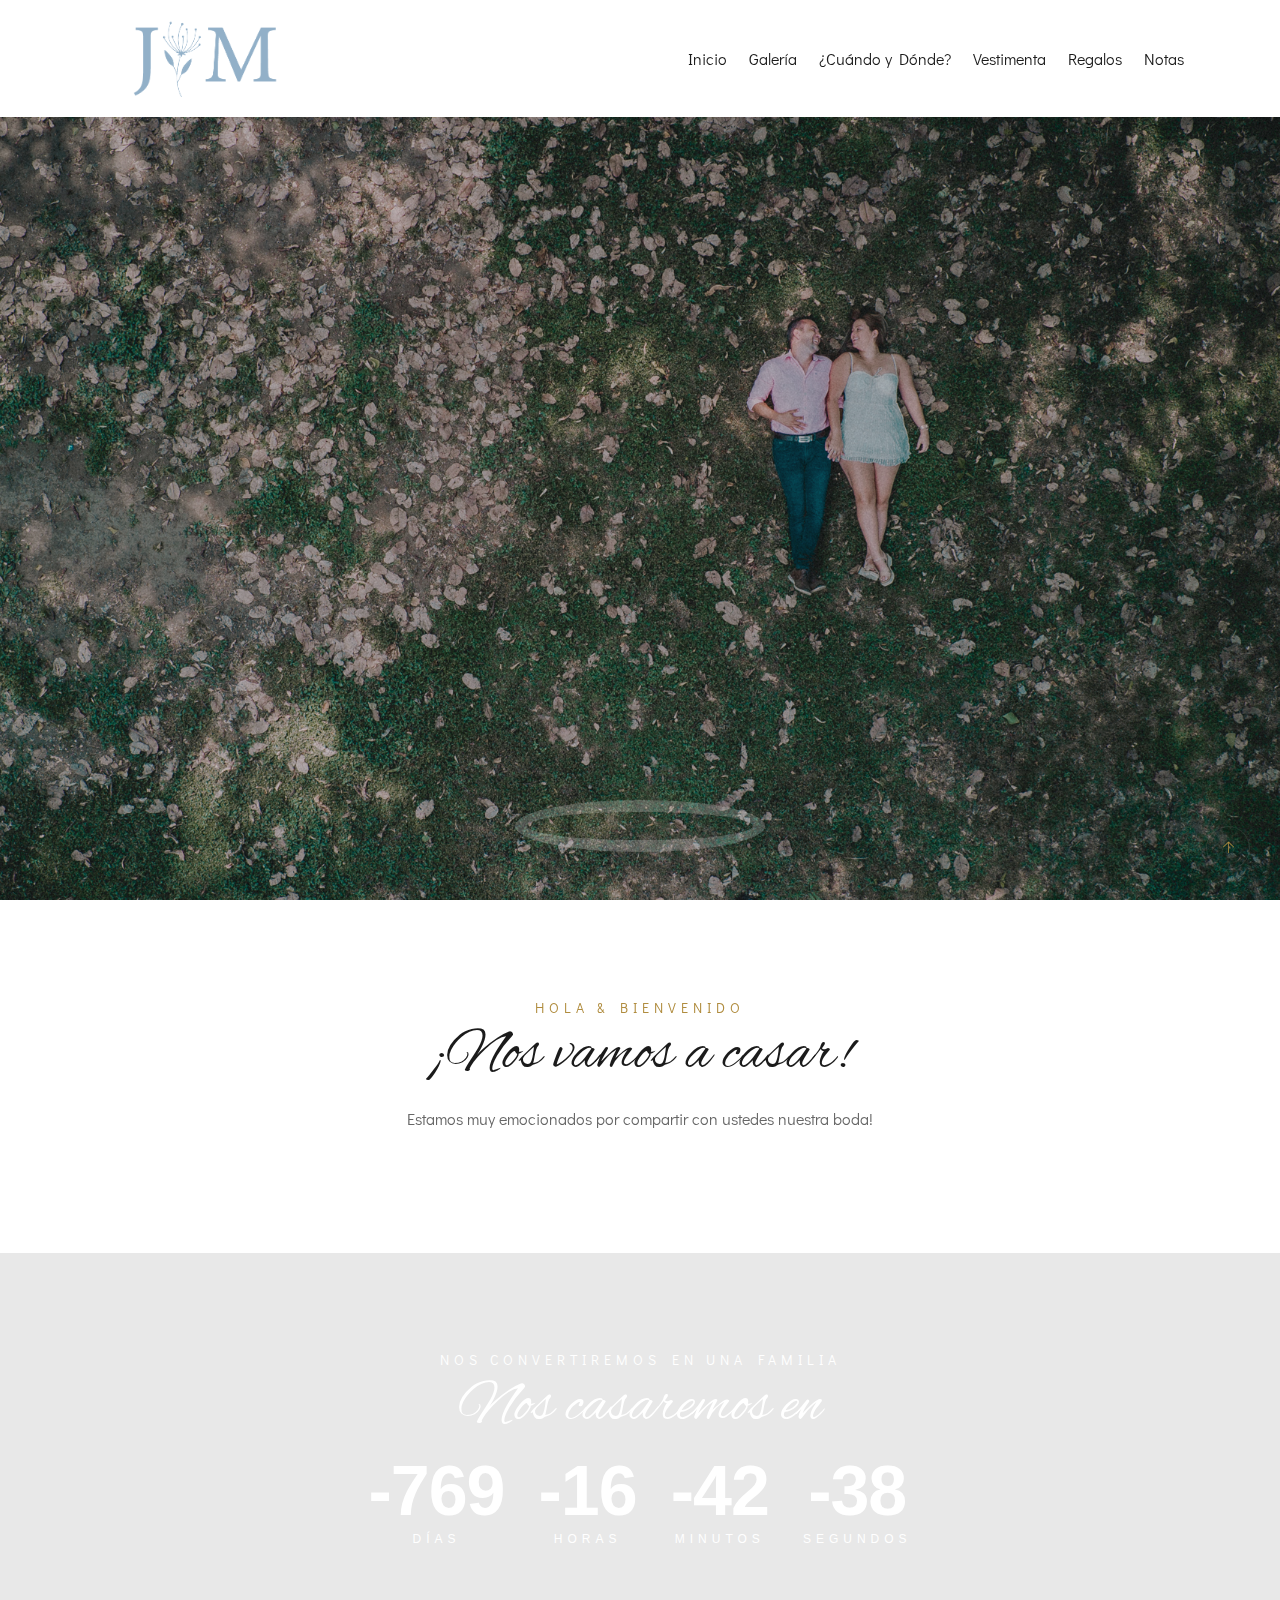
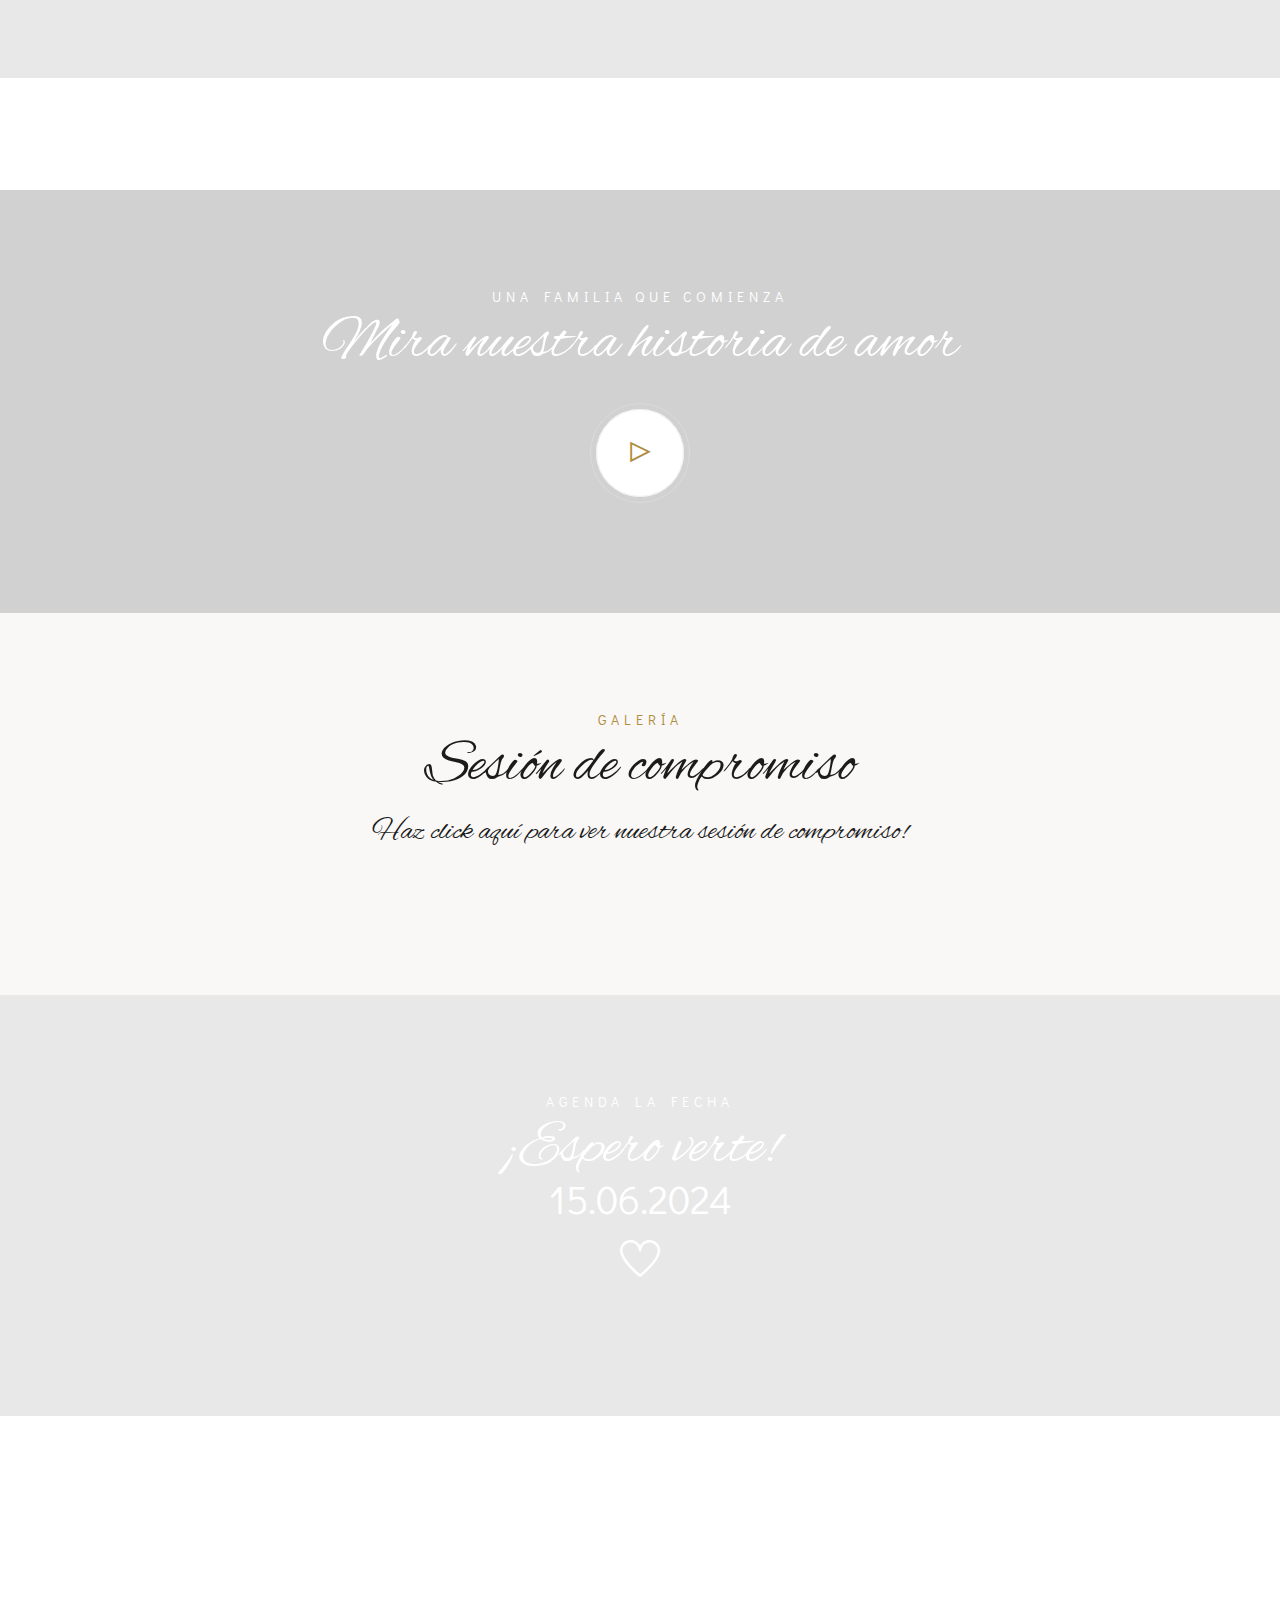
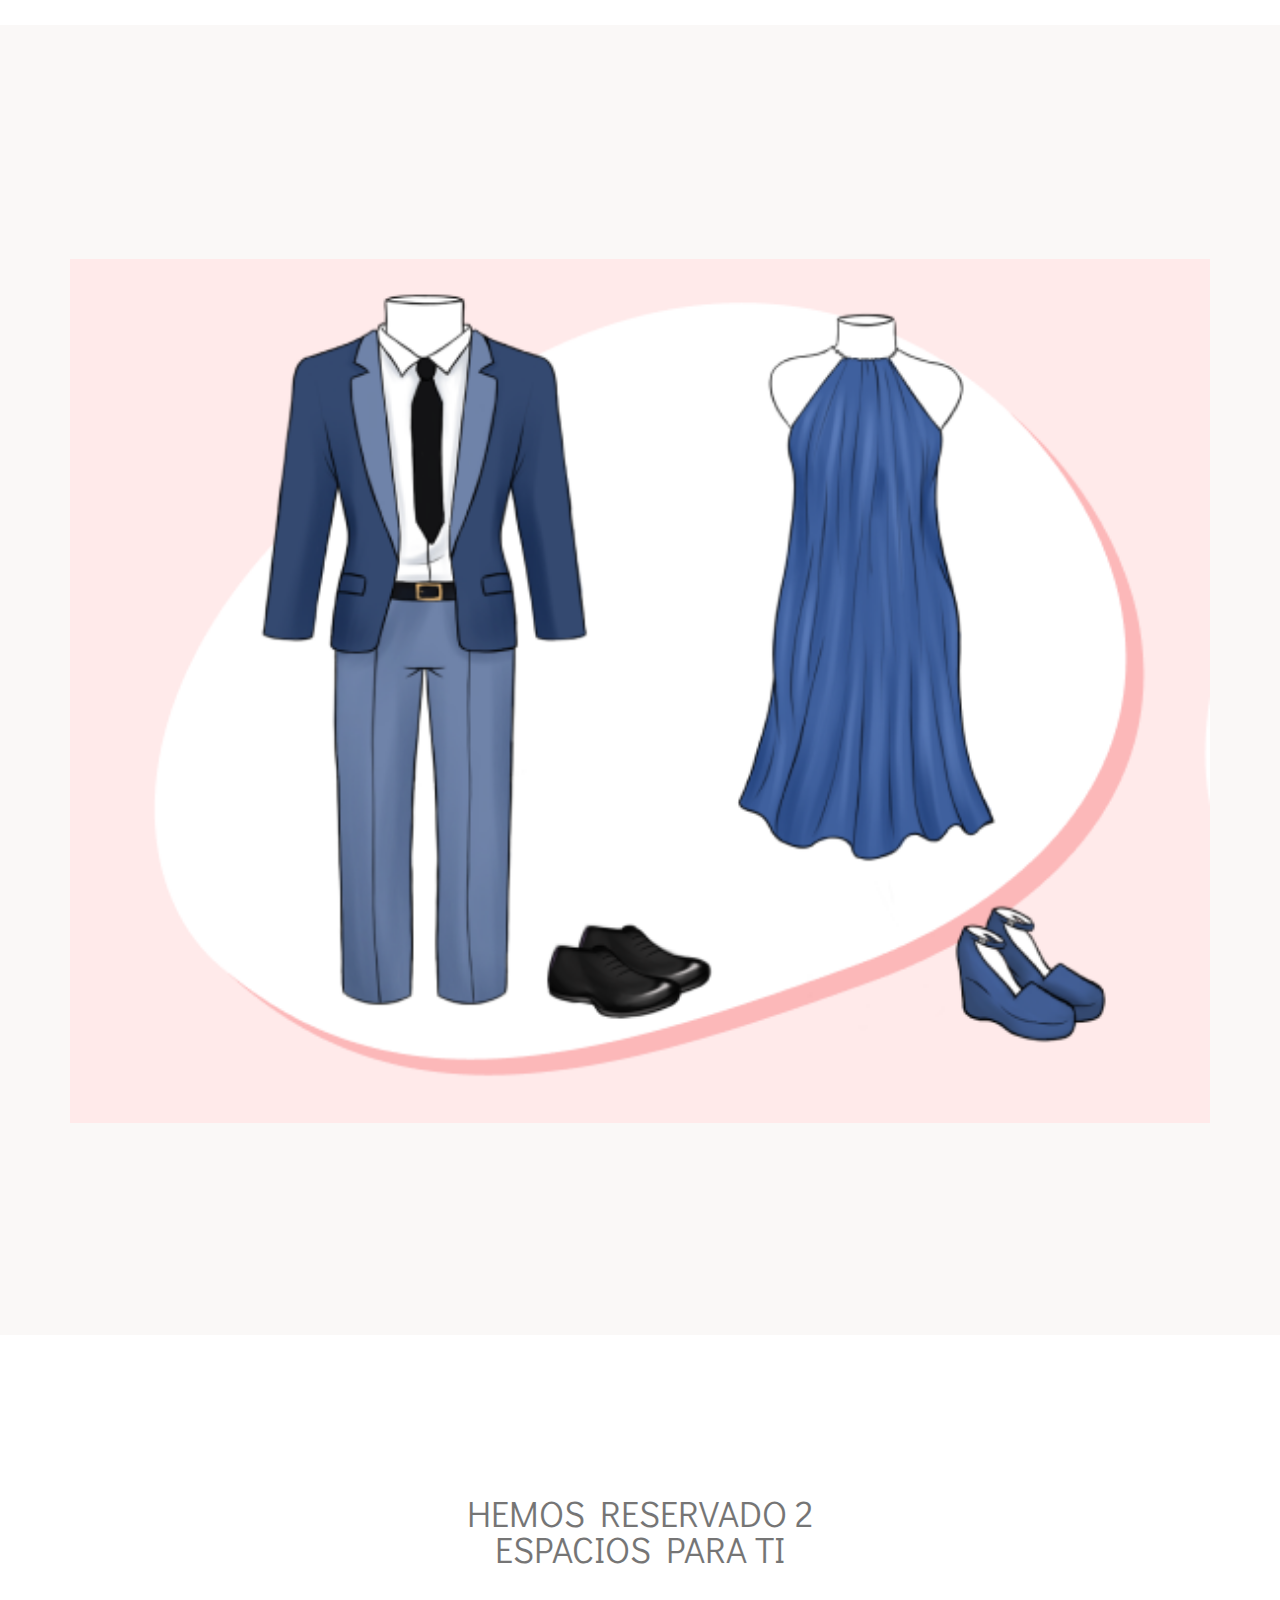
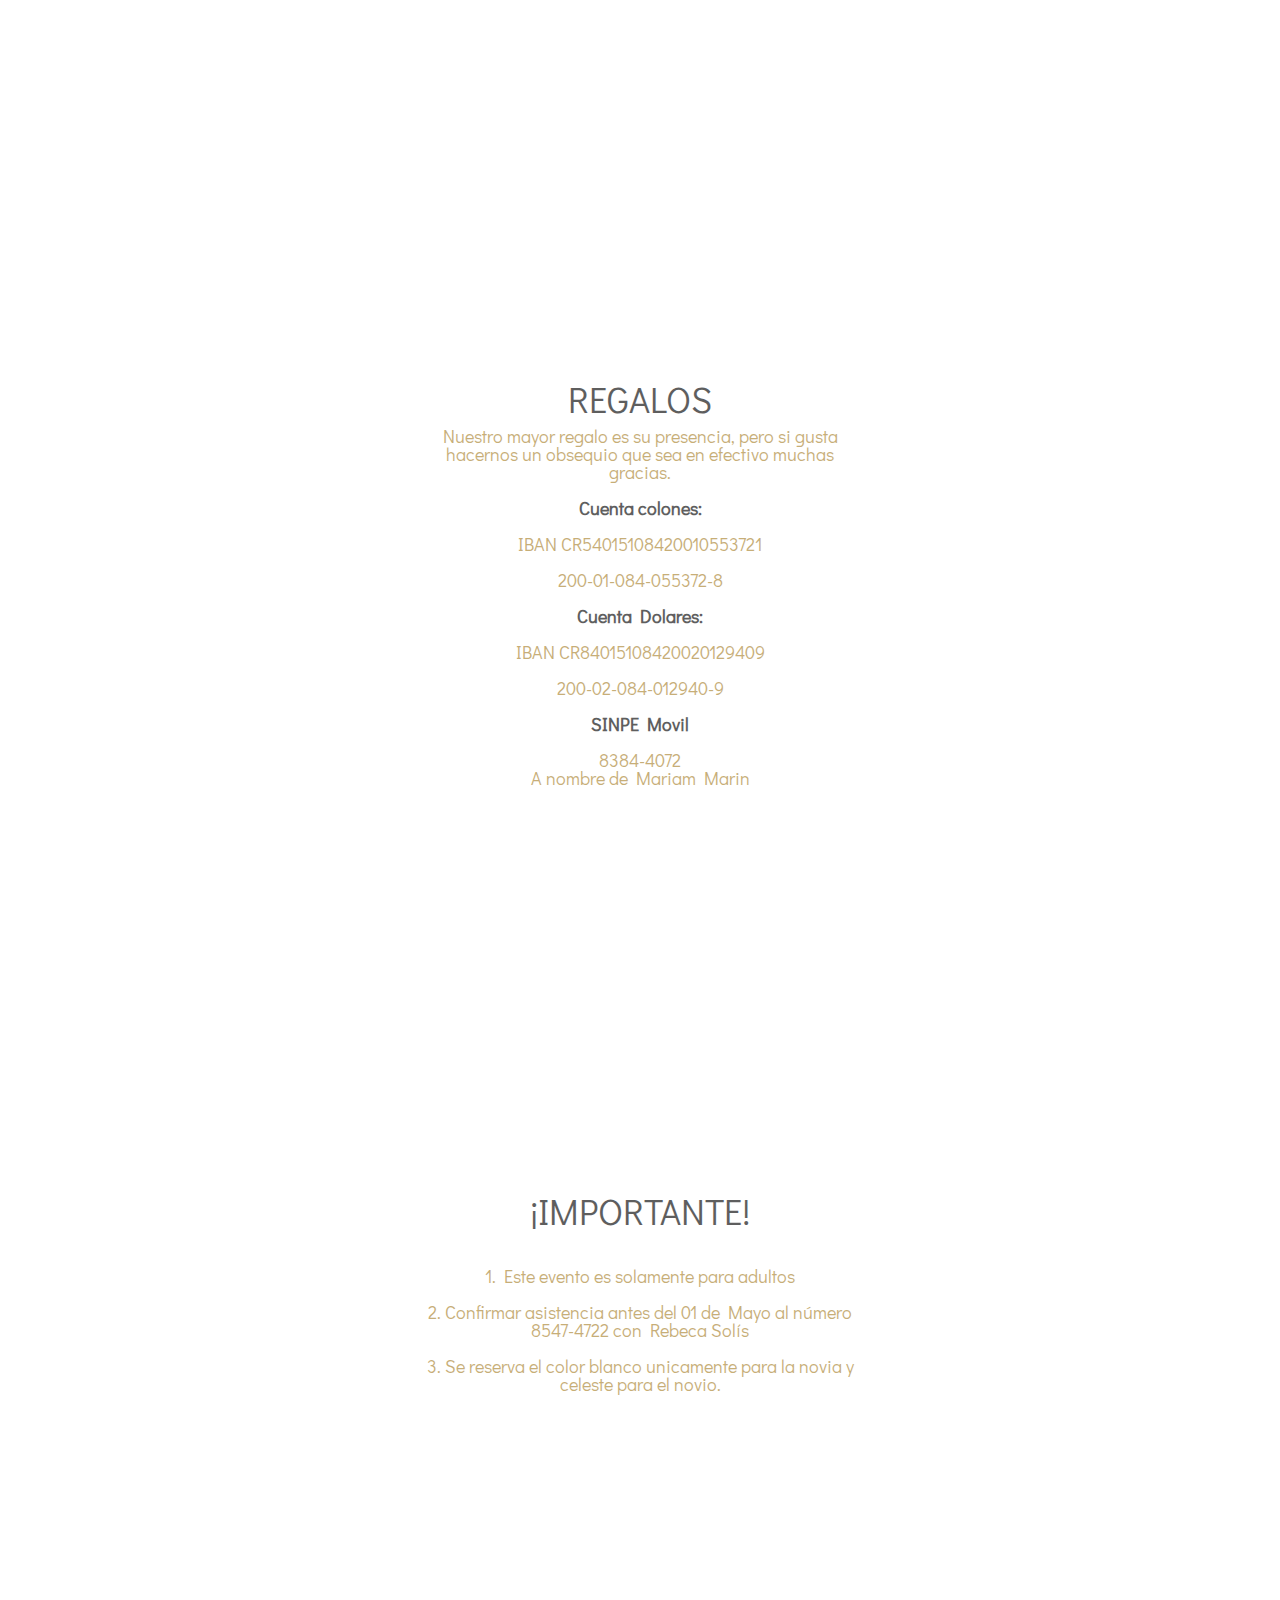
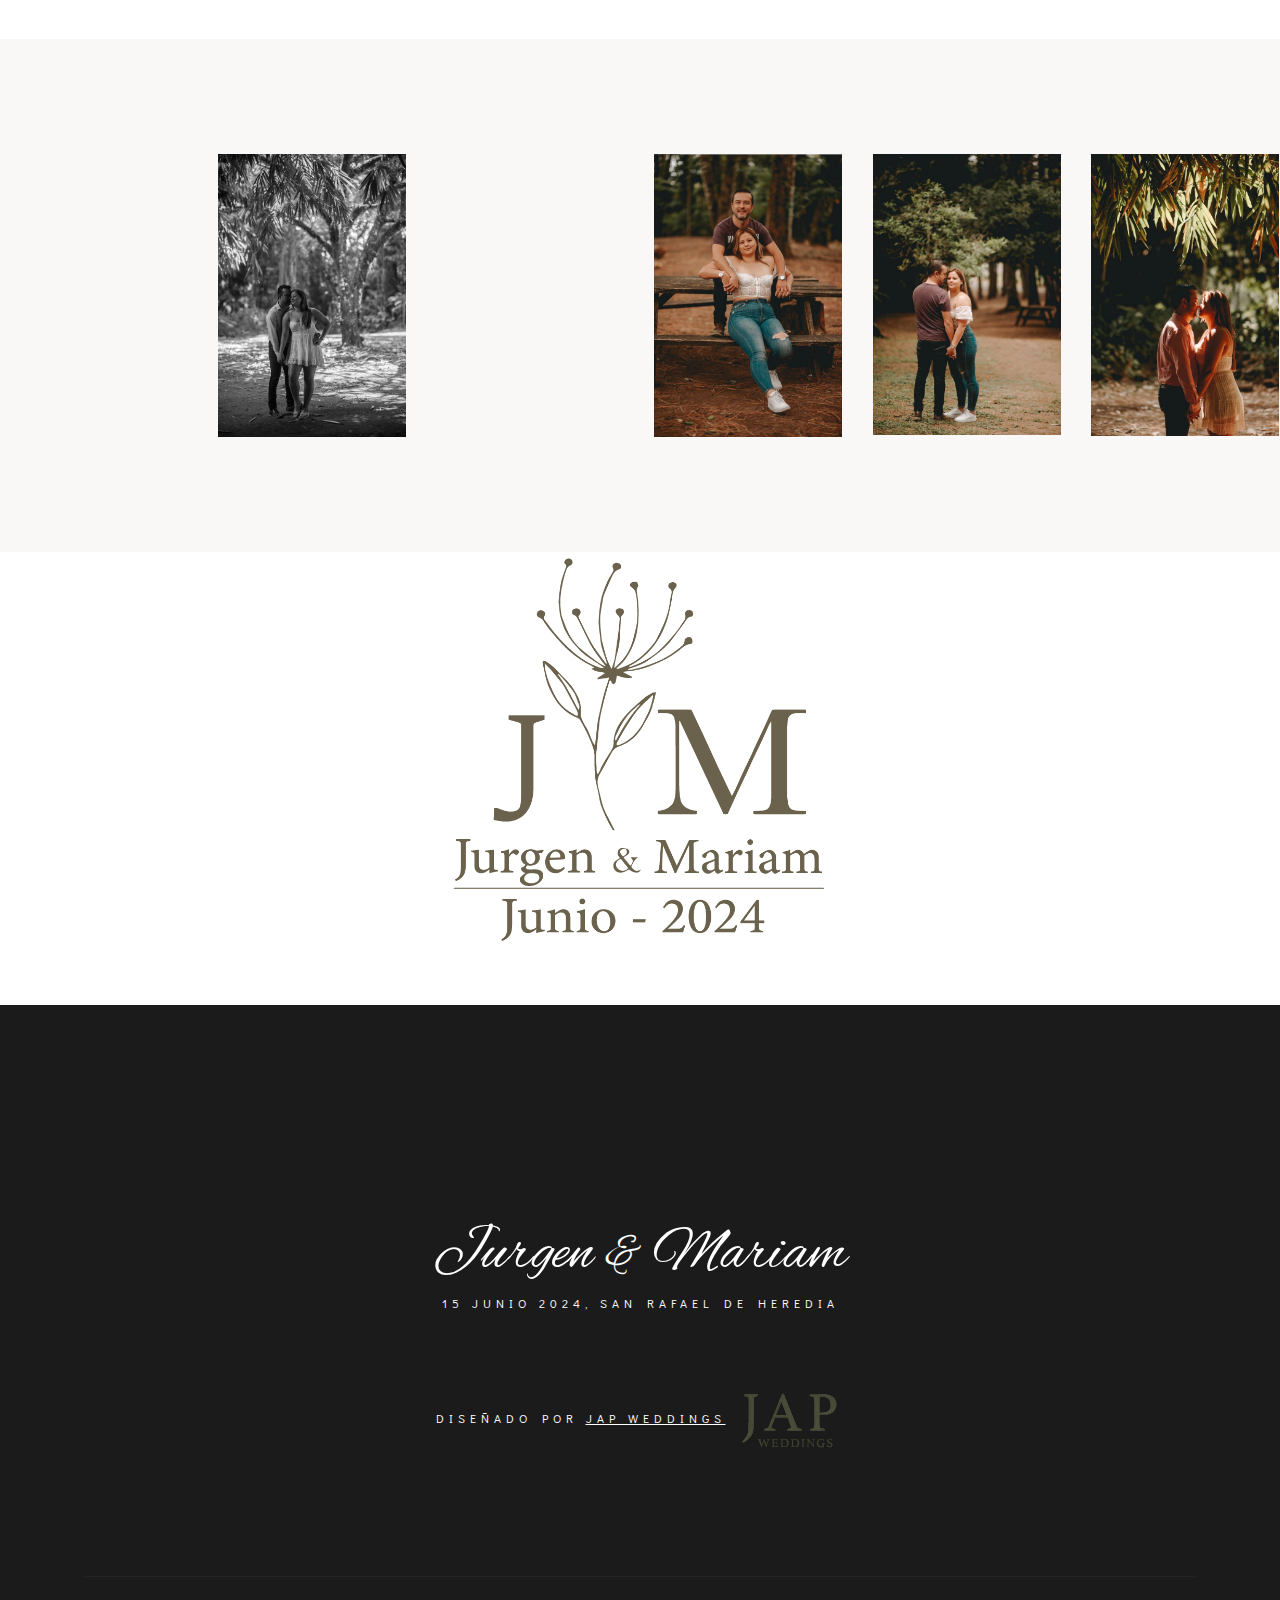
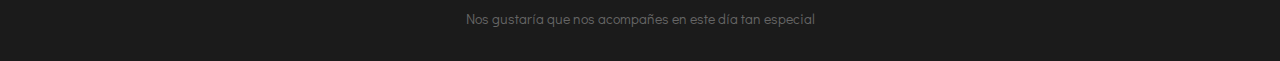
==== commit db5cd7cb: "Cambios" ====
--- a/2.html
+++ b/2.html
@@ -236,7 +236,7 @@
                                 <li>
                                     <div class="icon"> <span class="ti-time"></span> </div>
                                     <div class="text">
-                                        <p>3:50 pm</p>
+                                        <p>3:30 pm</p>
                                     </div>
                                 </li>
                                 <li>
@@ -282,7 +282,7 @@
                                 <li>
                                     <div class="icon"> <span class="ti-time"></span> </div>
                                     <div class="text">
-                                        <p>3:00 pm</p>
+                                        <p>4:30 pm</p>
                                     </div>
                                 </li>
                                 <li>
@@ -496,6 +496,12 @@
                         <div class="section-padding">
                             <h2><span>Jurgen <small>&amp;</small> Mariam</span></h2>
                             <h6>15 Junio 2024, San Rafael de Heredia</h6>
+
+                            
+                            <br>
+                            <br>
+                            
+                            <h6>Diseñado por <a href="https://www.japweddings.com"><u>JAP Weddings</u> <img src="images2/VECTOR.svg" alt="" style="width: 10%;"></a></h6>
                         </div>
                     </div>
                 </div>
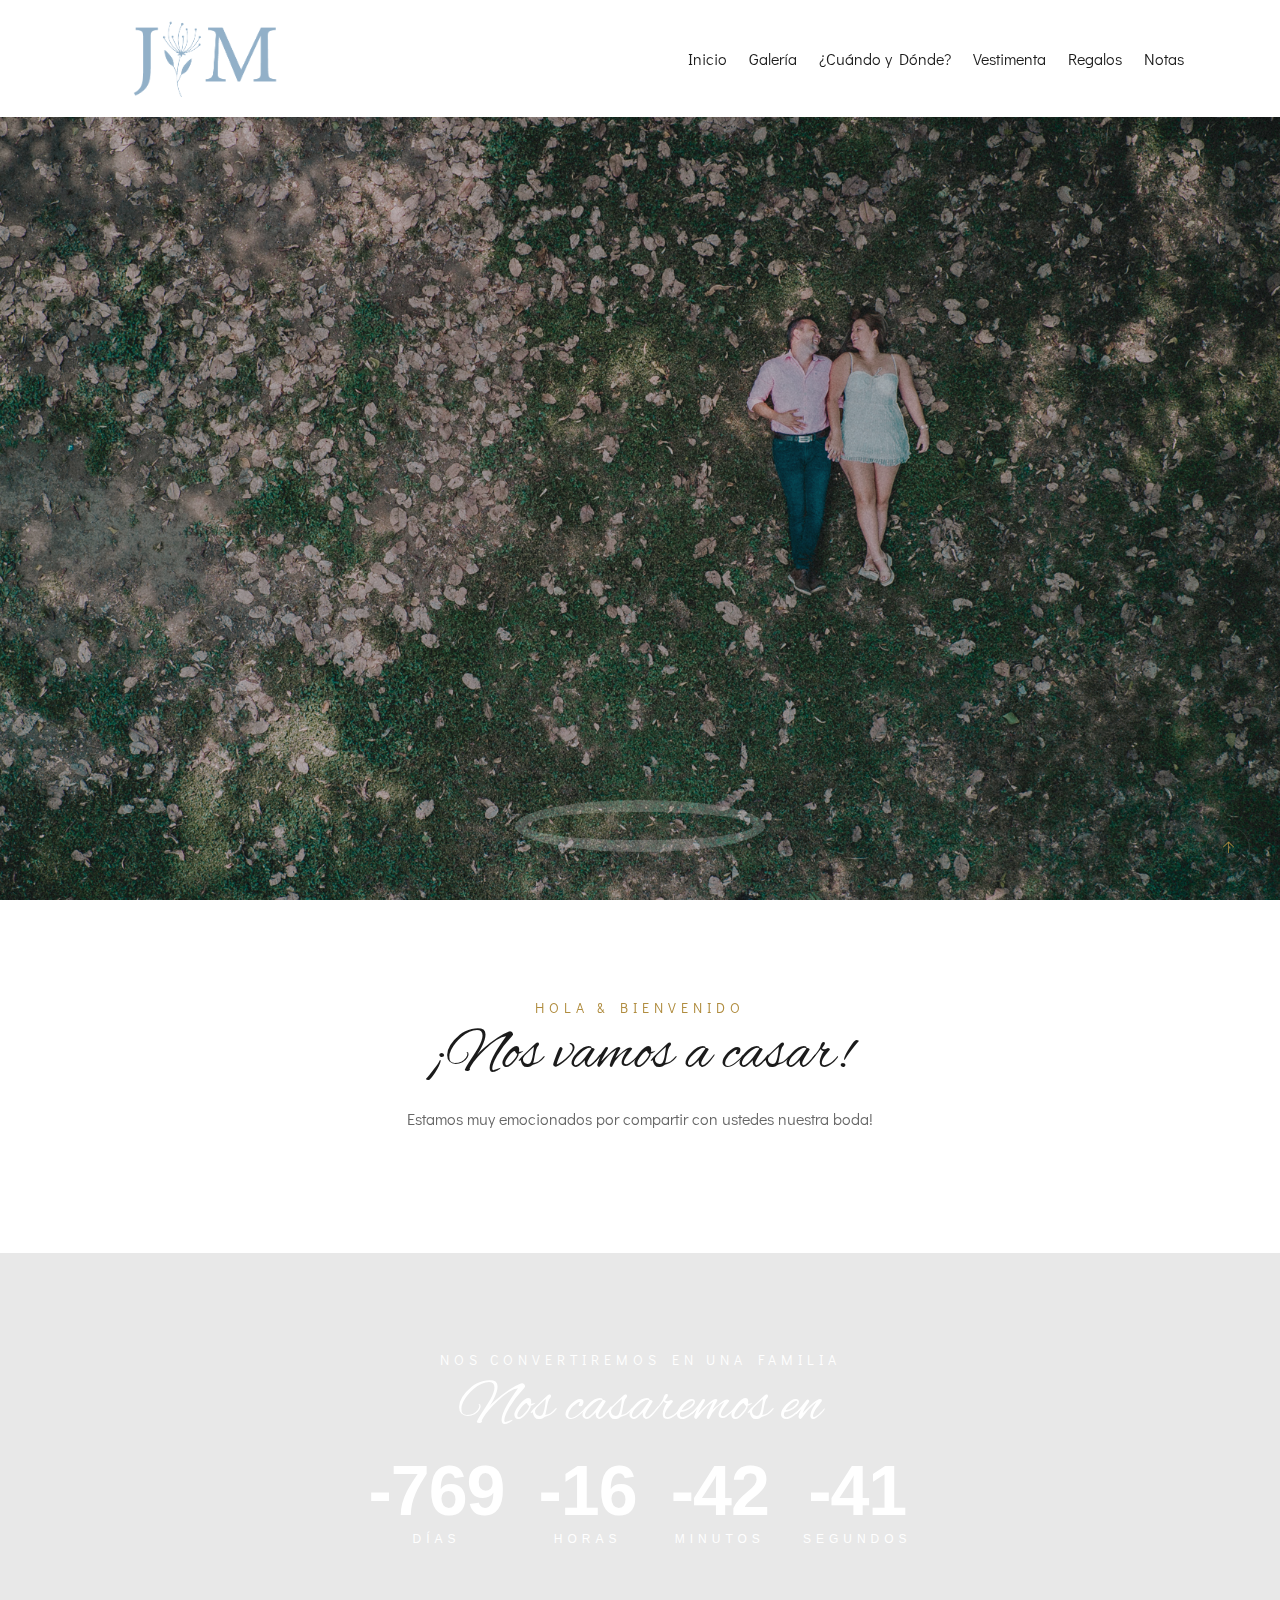
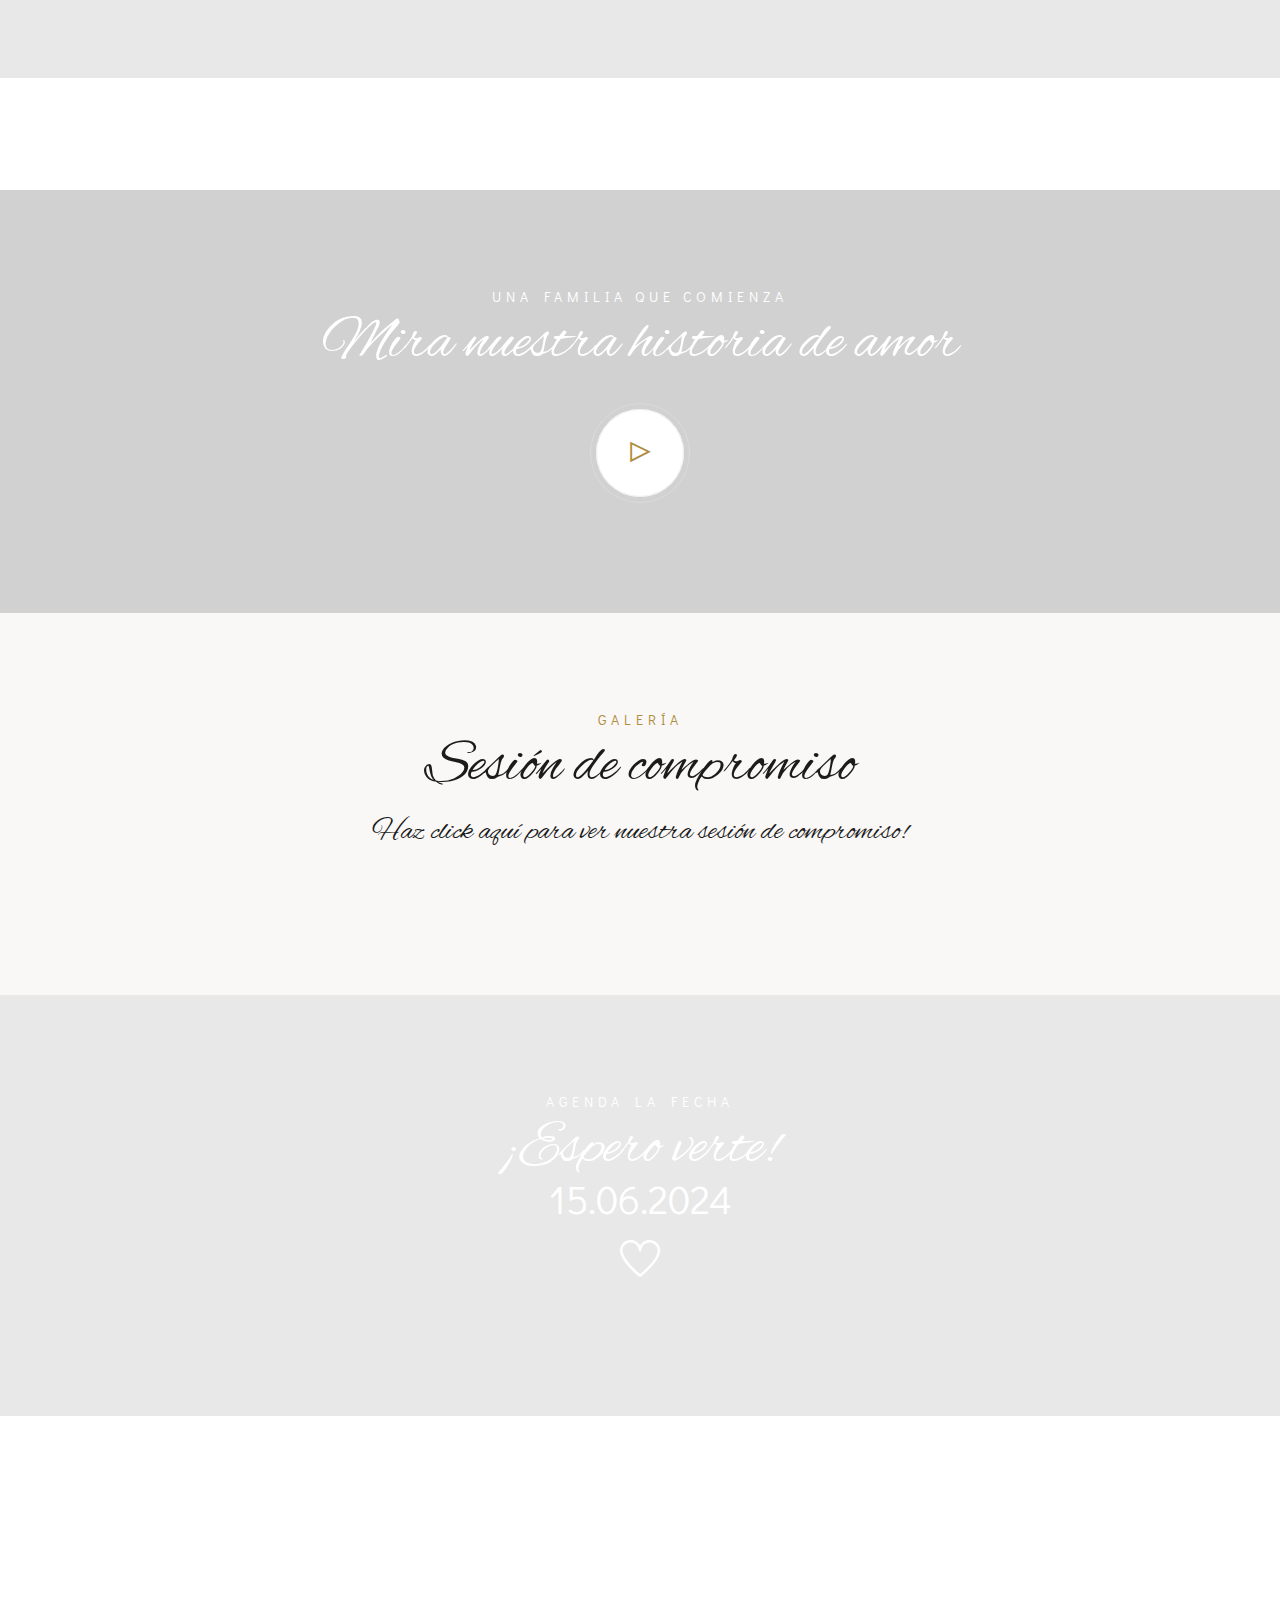
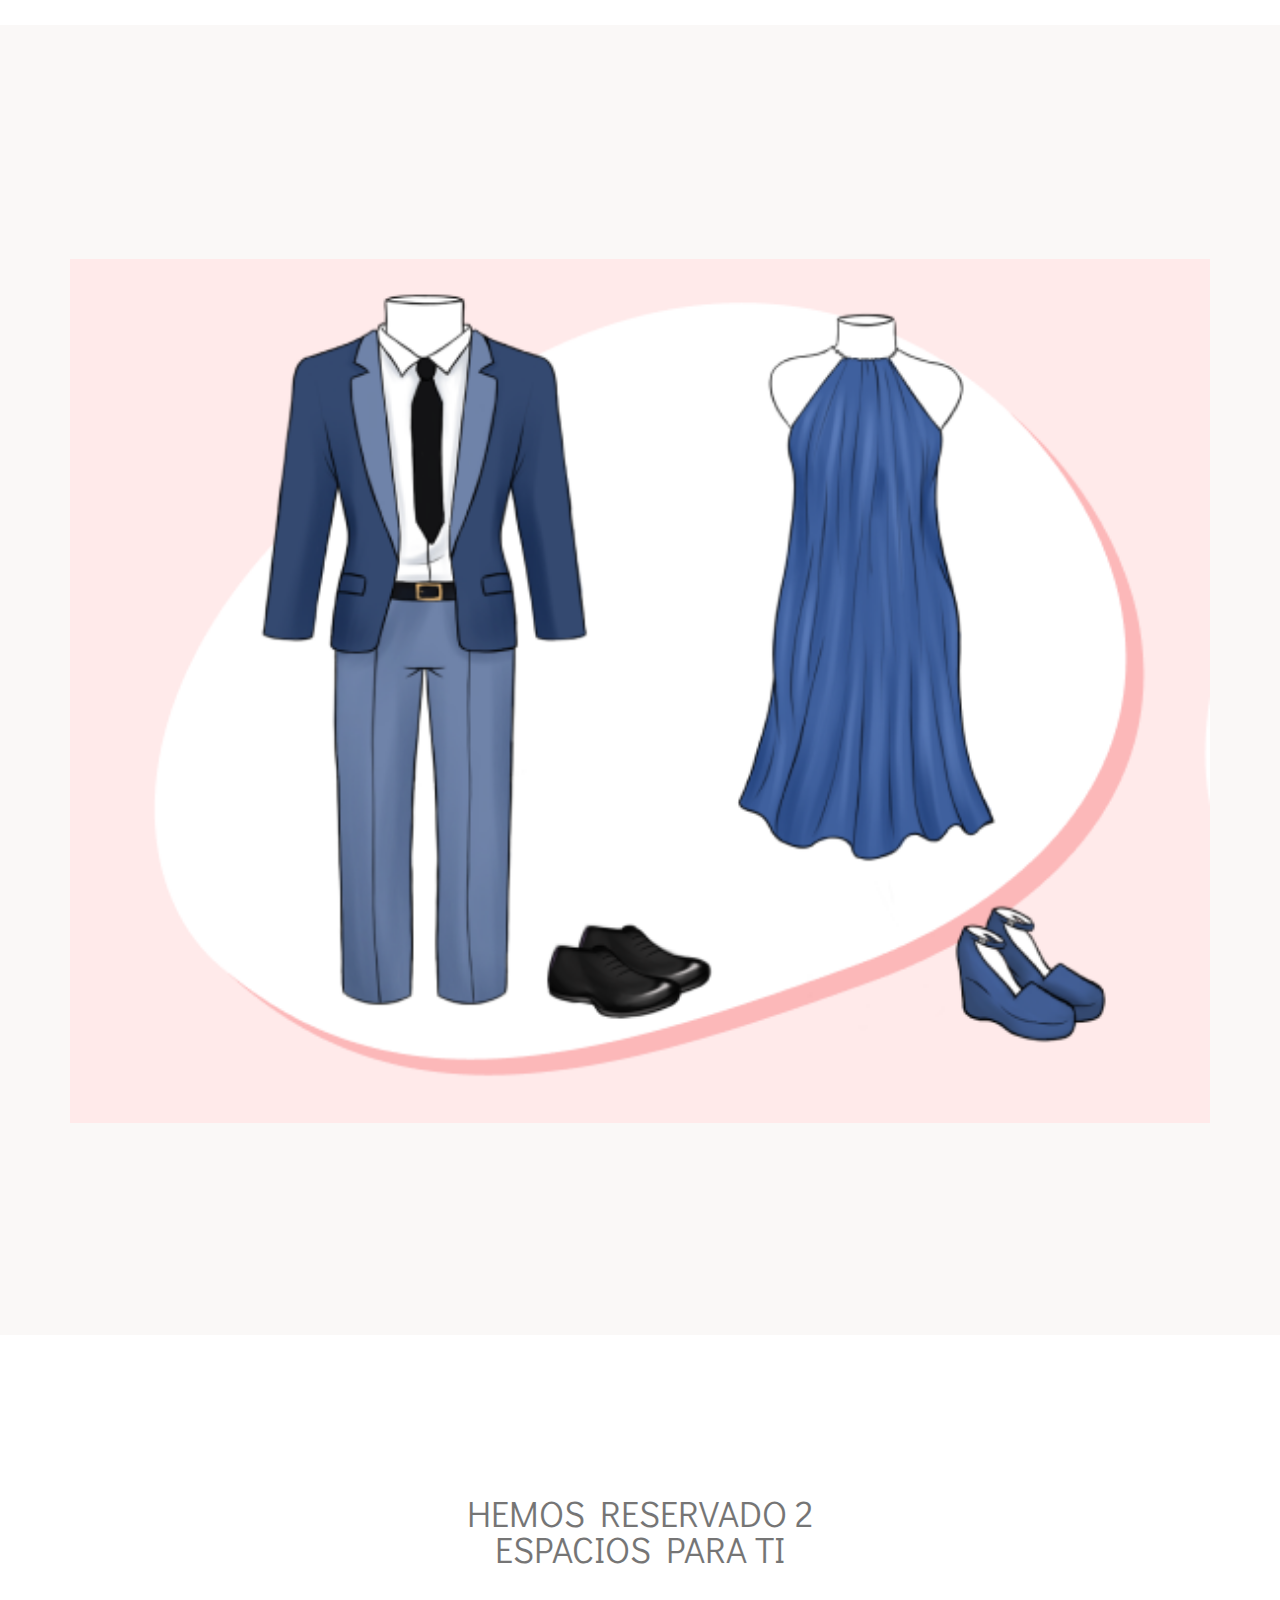
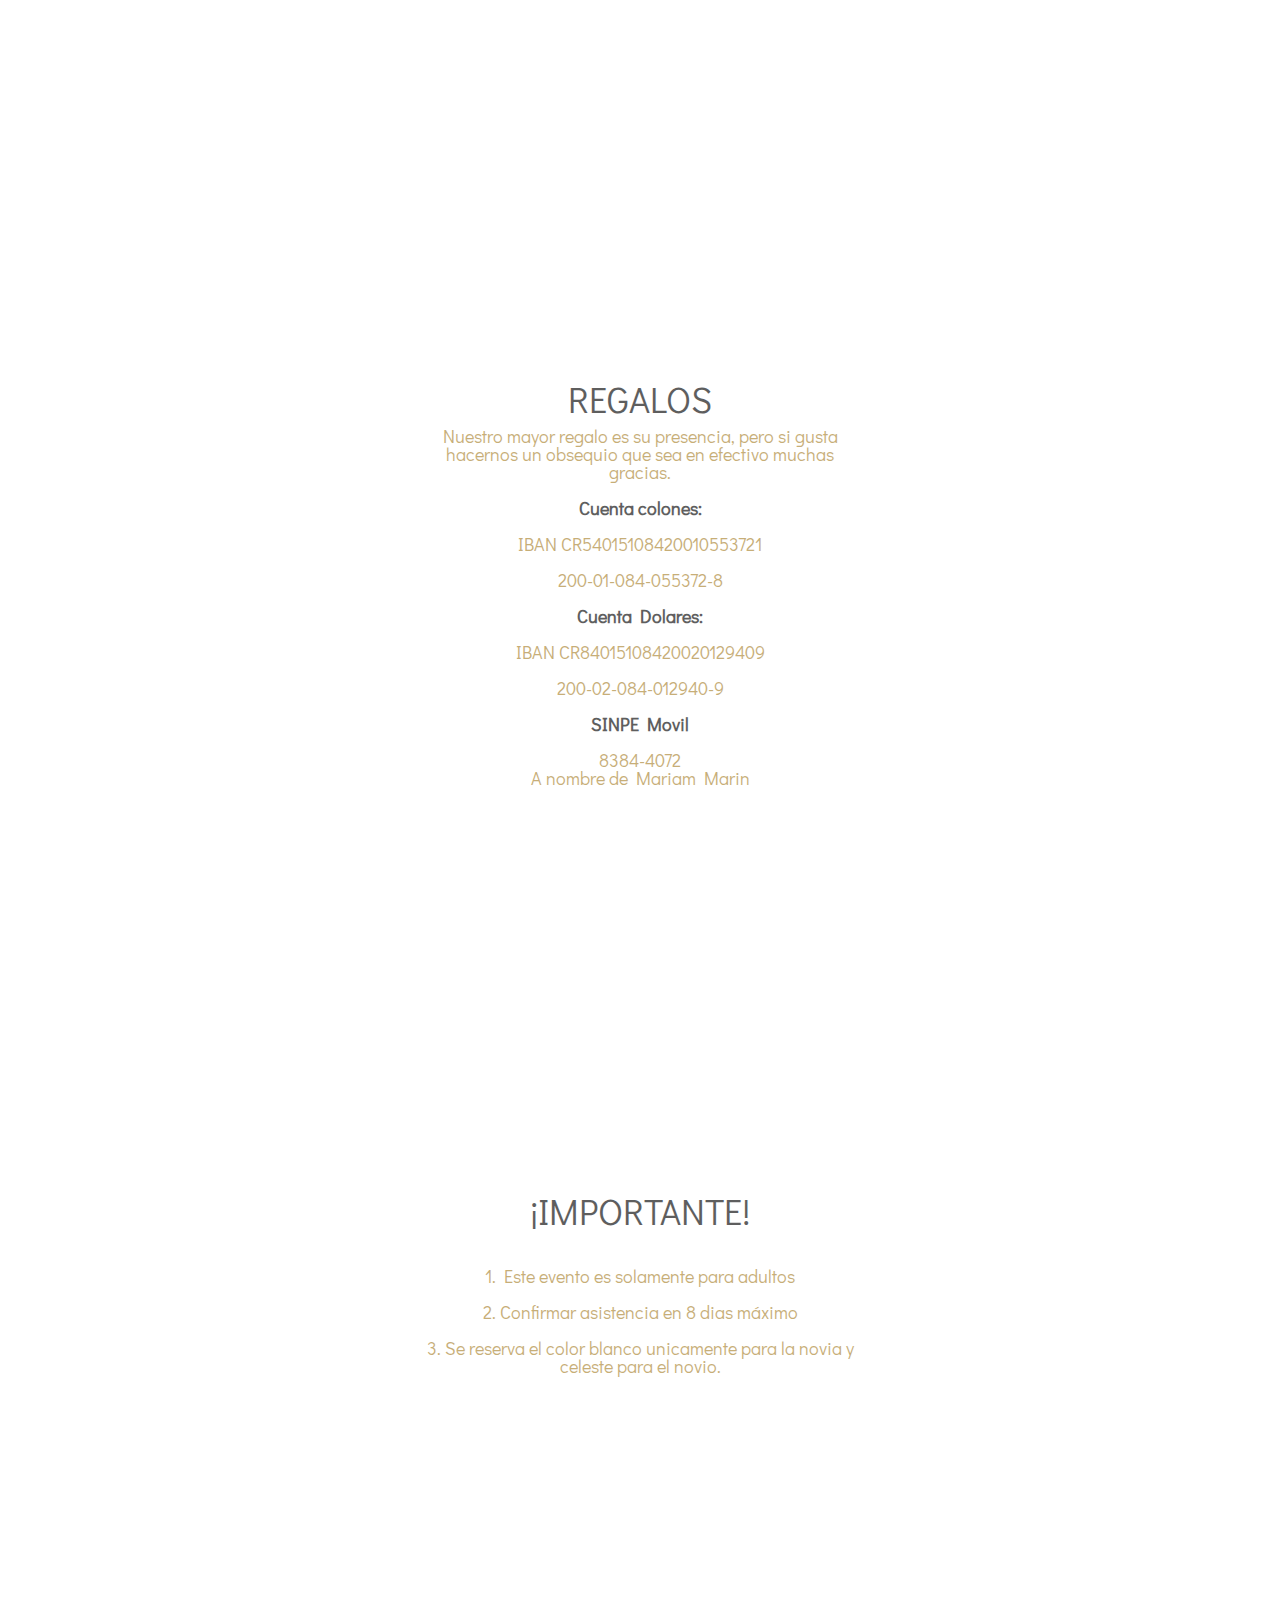
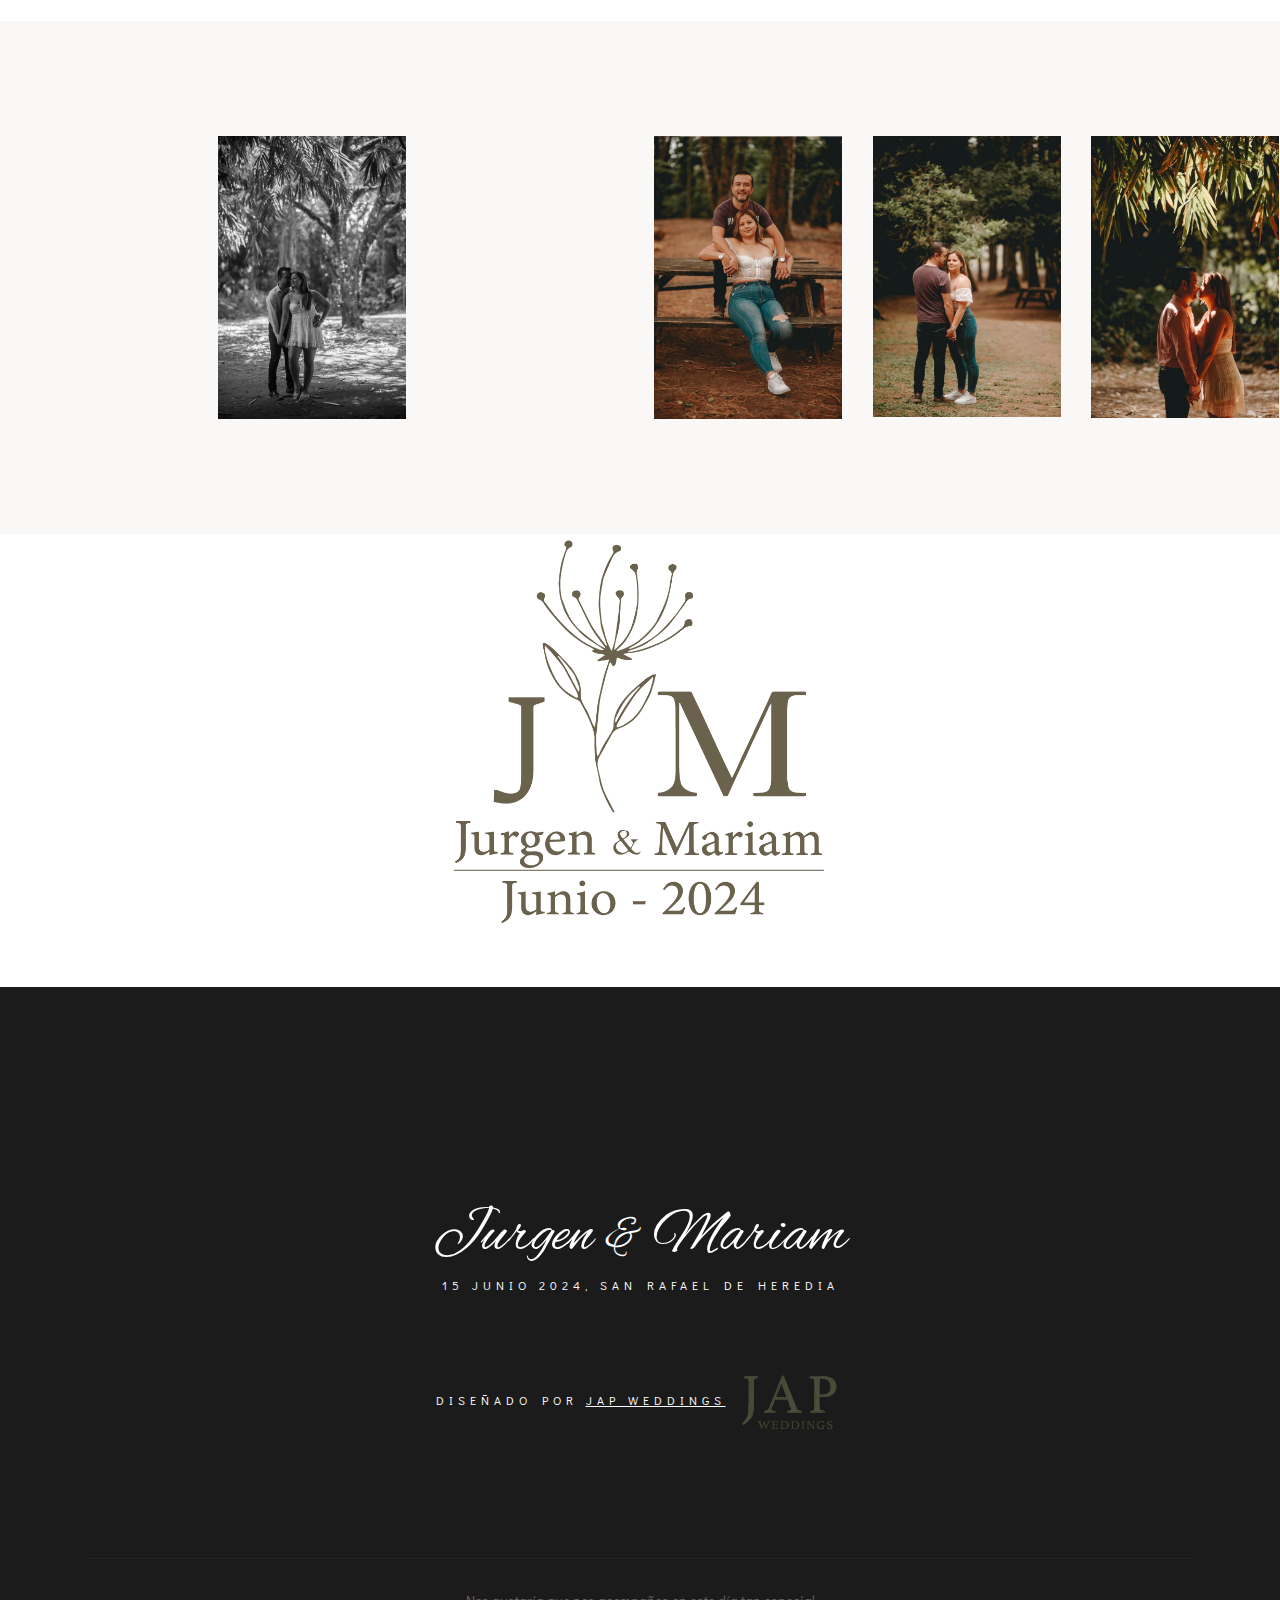
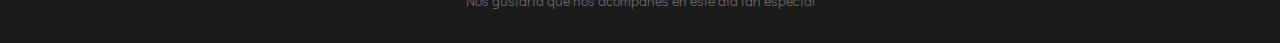
==== commit 246aee3e: "Update 2.html" ====
--- a/2.html
+++ b/2.html
@@ -415,7 +415,7 @@
                         1. Este evento es solamente para adultos
                         <br>
                         <br>
-                        2. Confirmar asistencia antes del 01 de Mayo al número 8547-4722 con Rebeca Solís
+                        2. Confirmar asistencia en 8 dias máximo
                         <br>
                         <br>
                         3. Se reserva el color blanco unicamente para la novia y celeste para el novio.
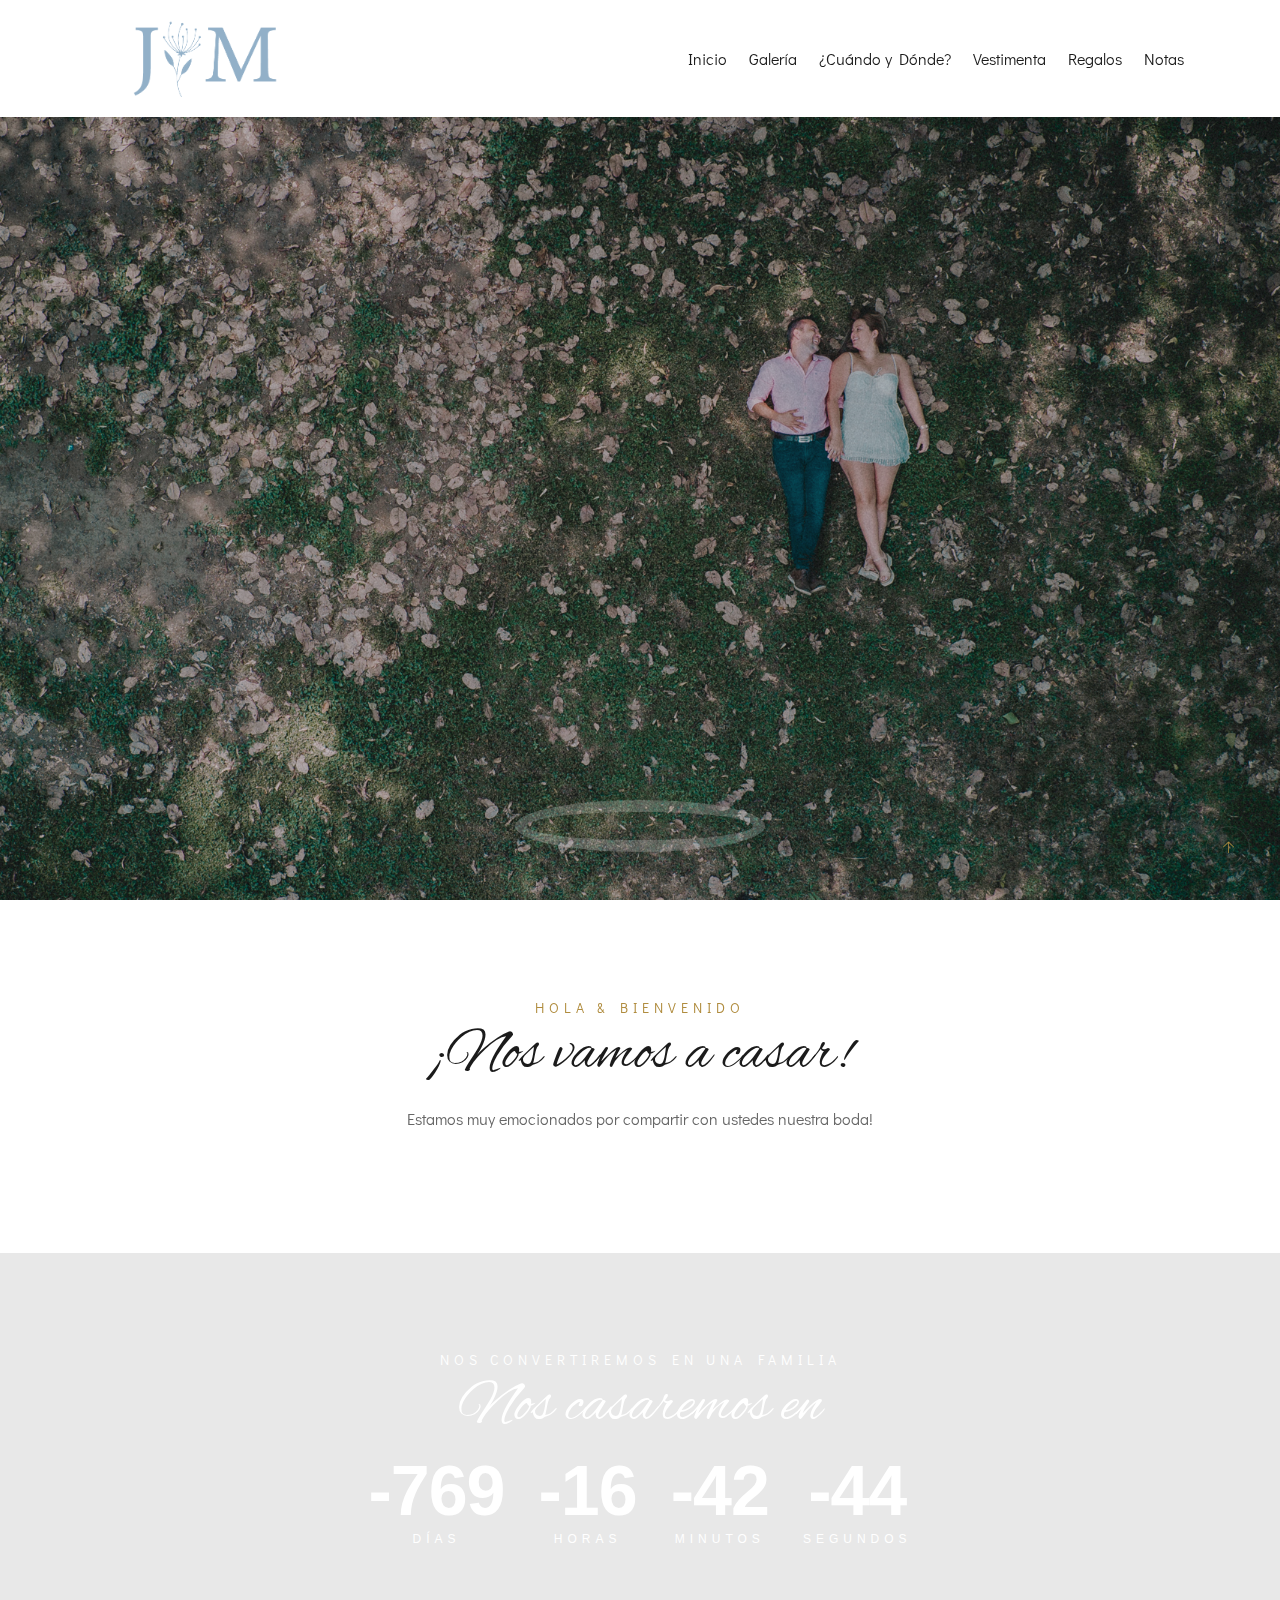
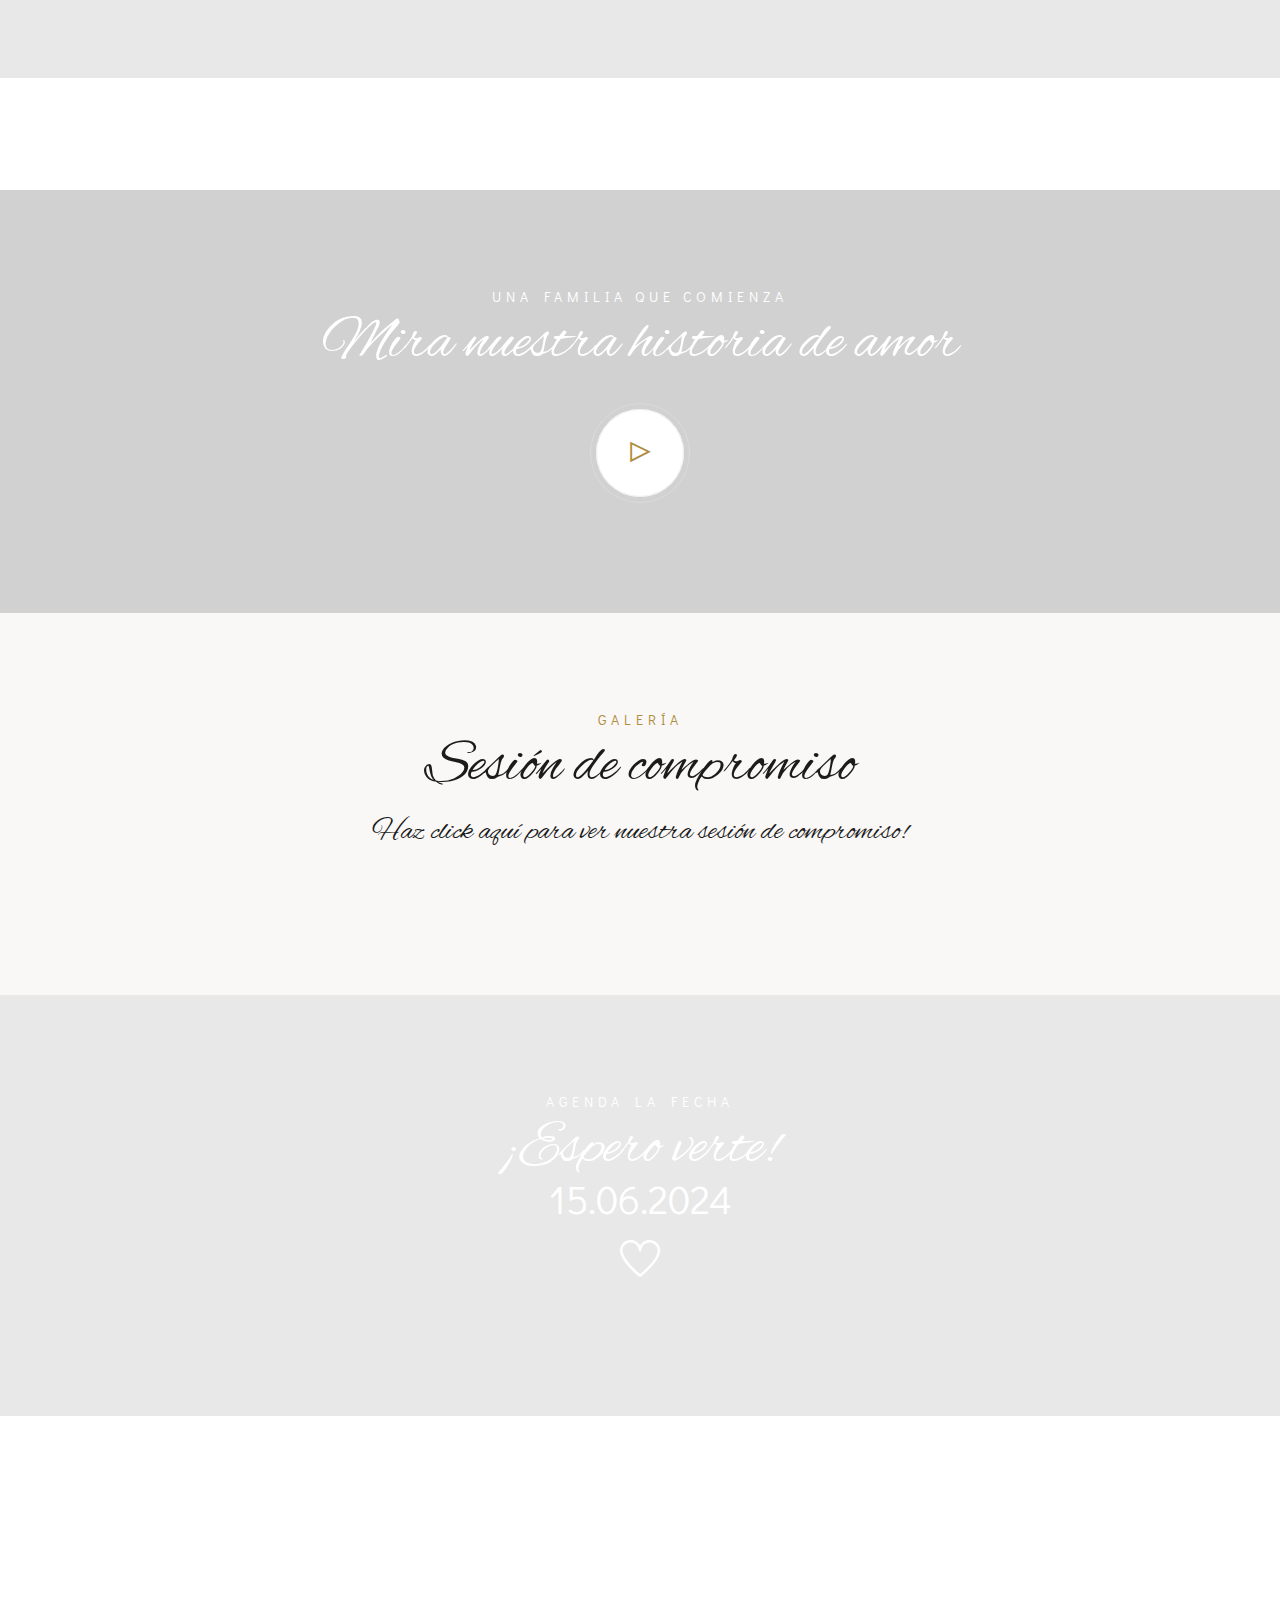
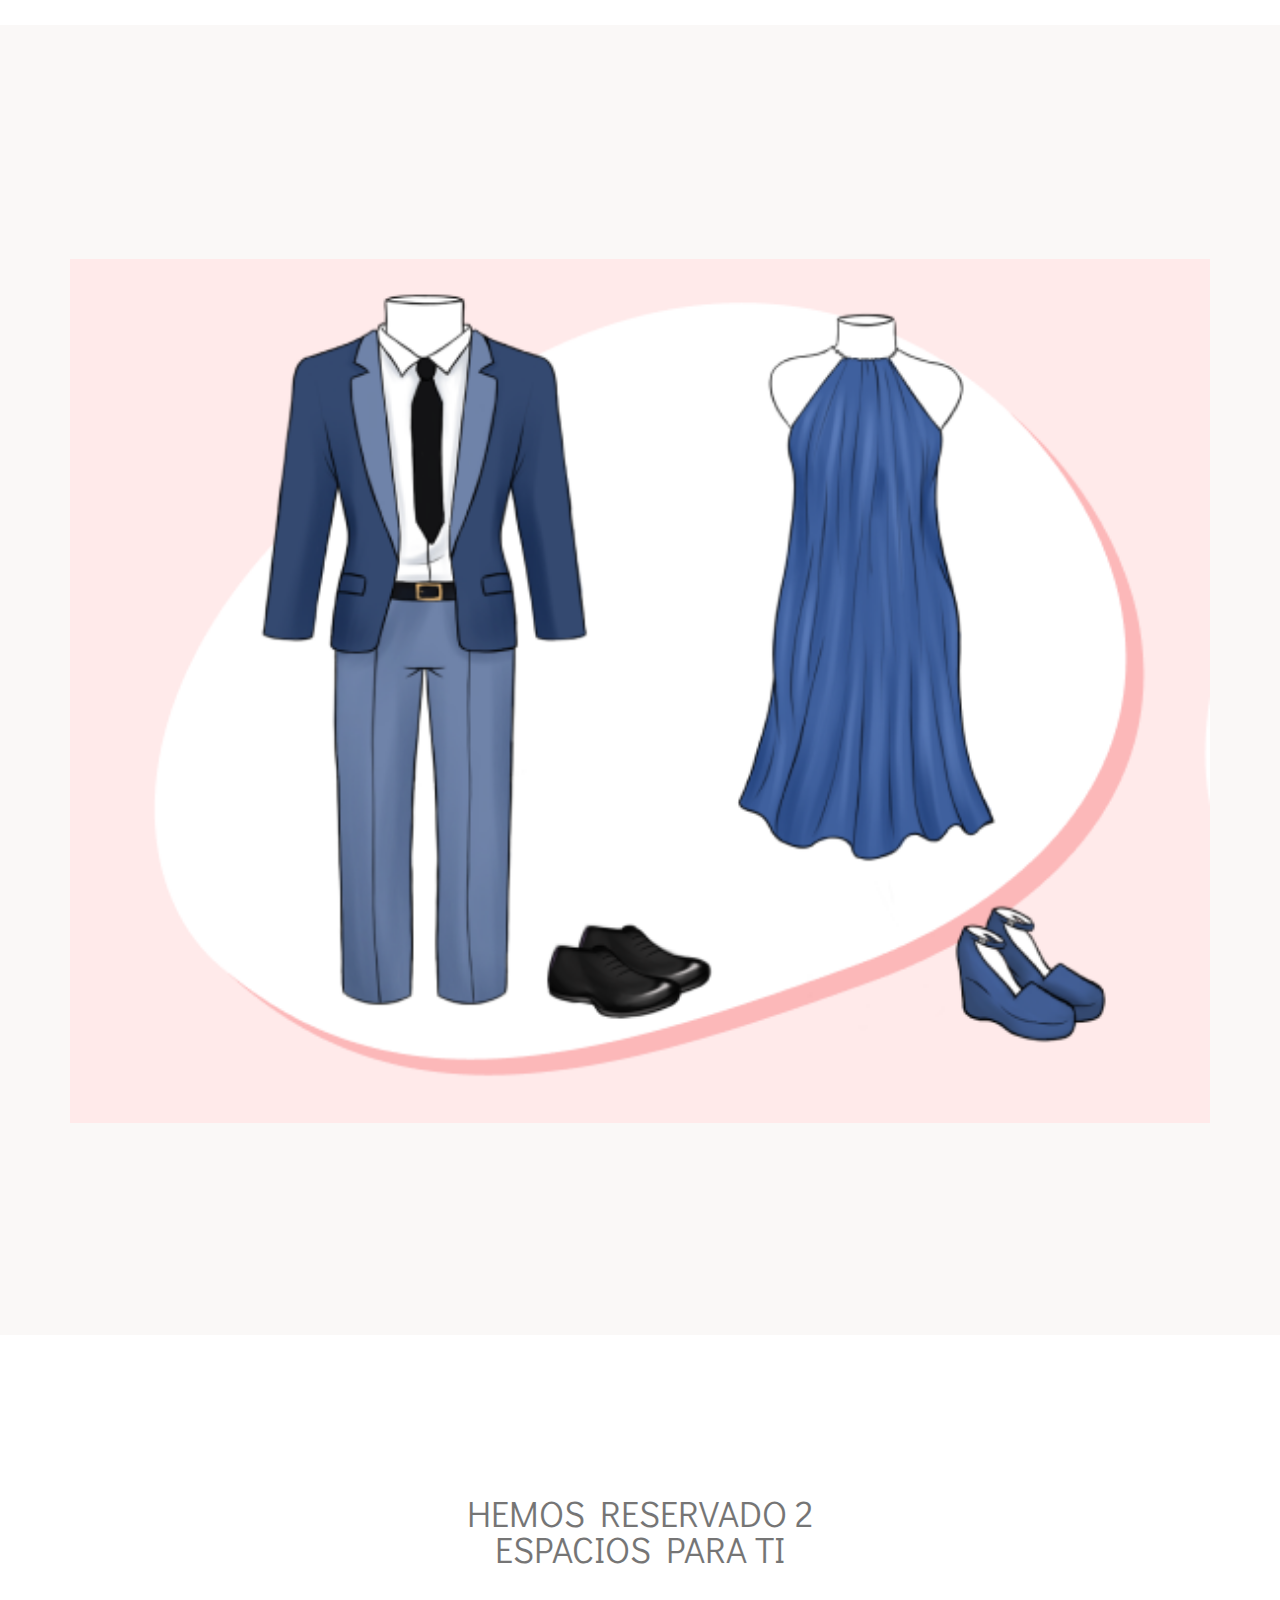
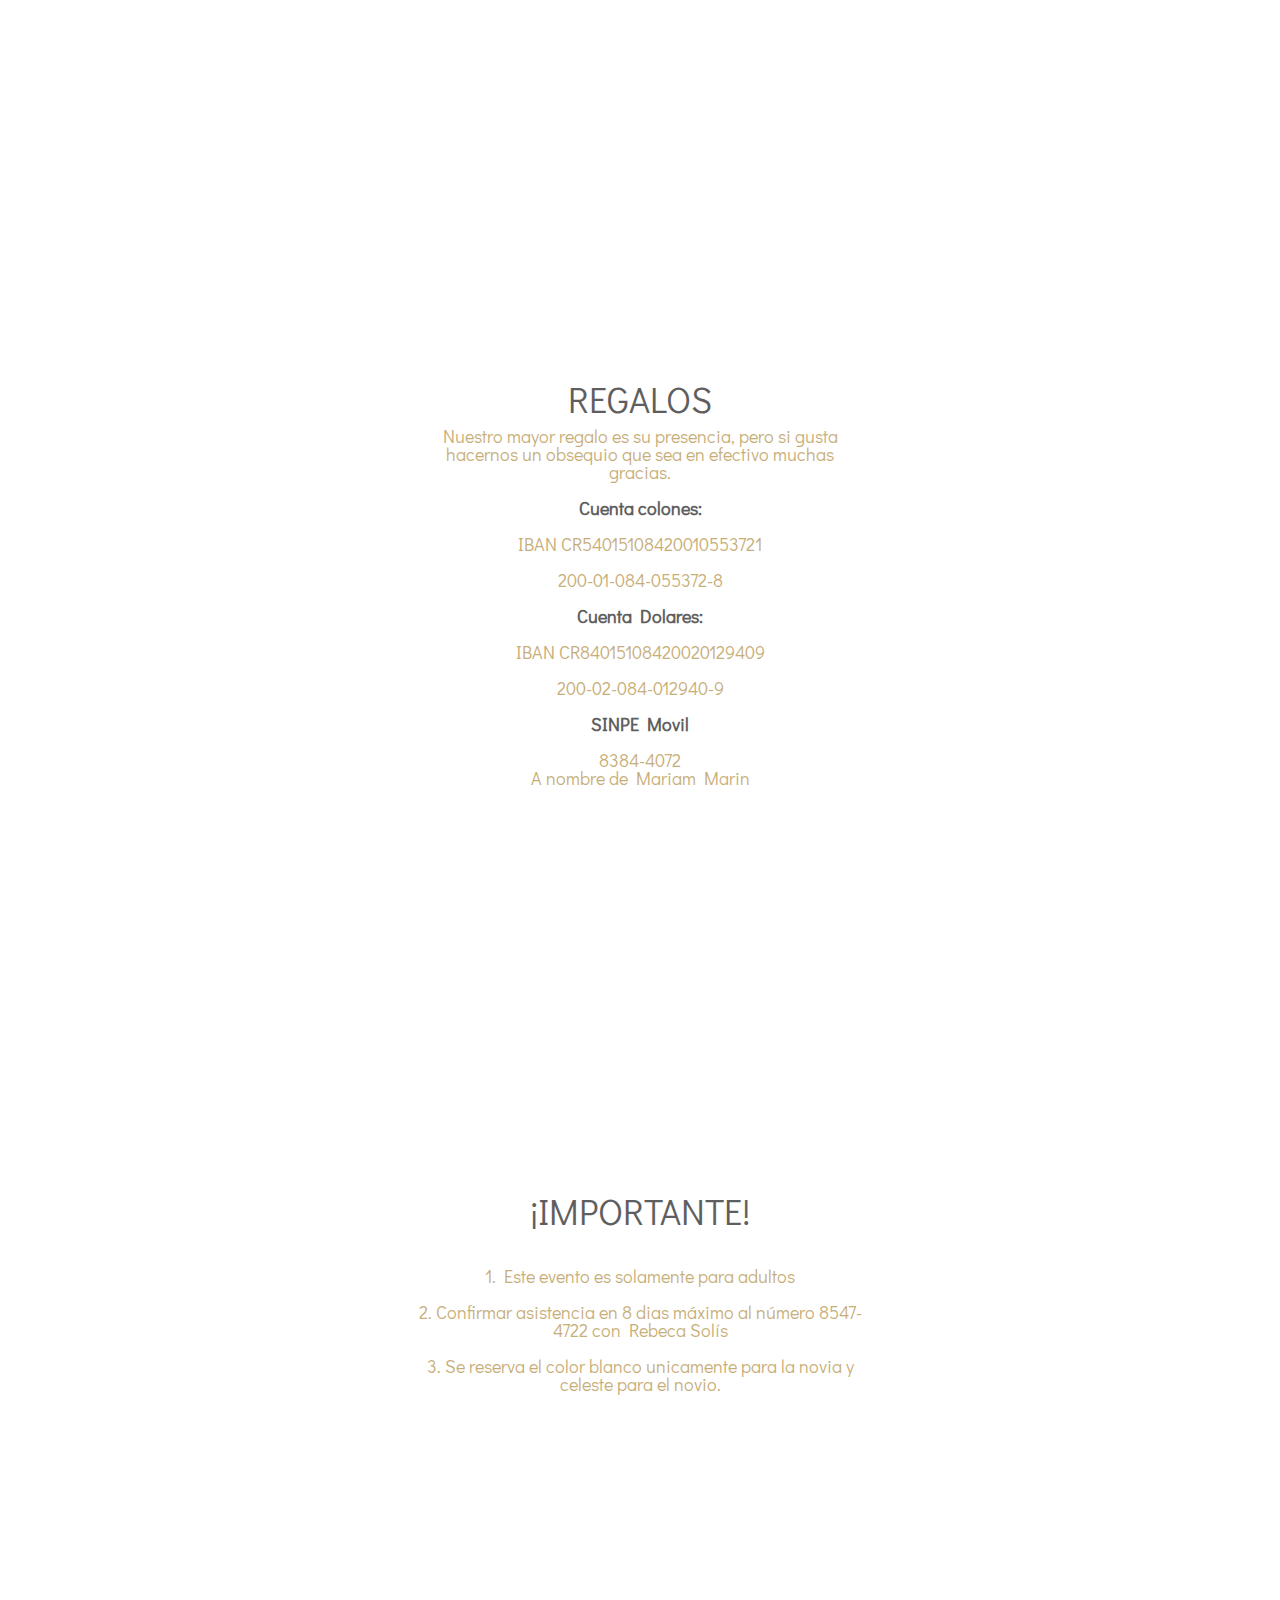
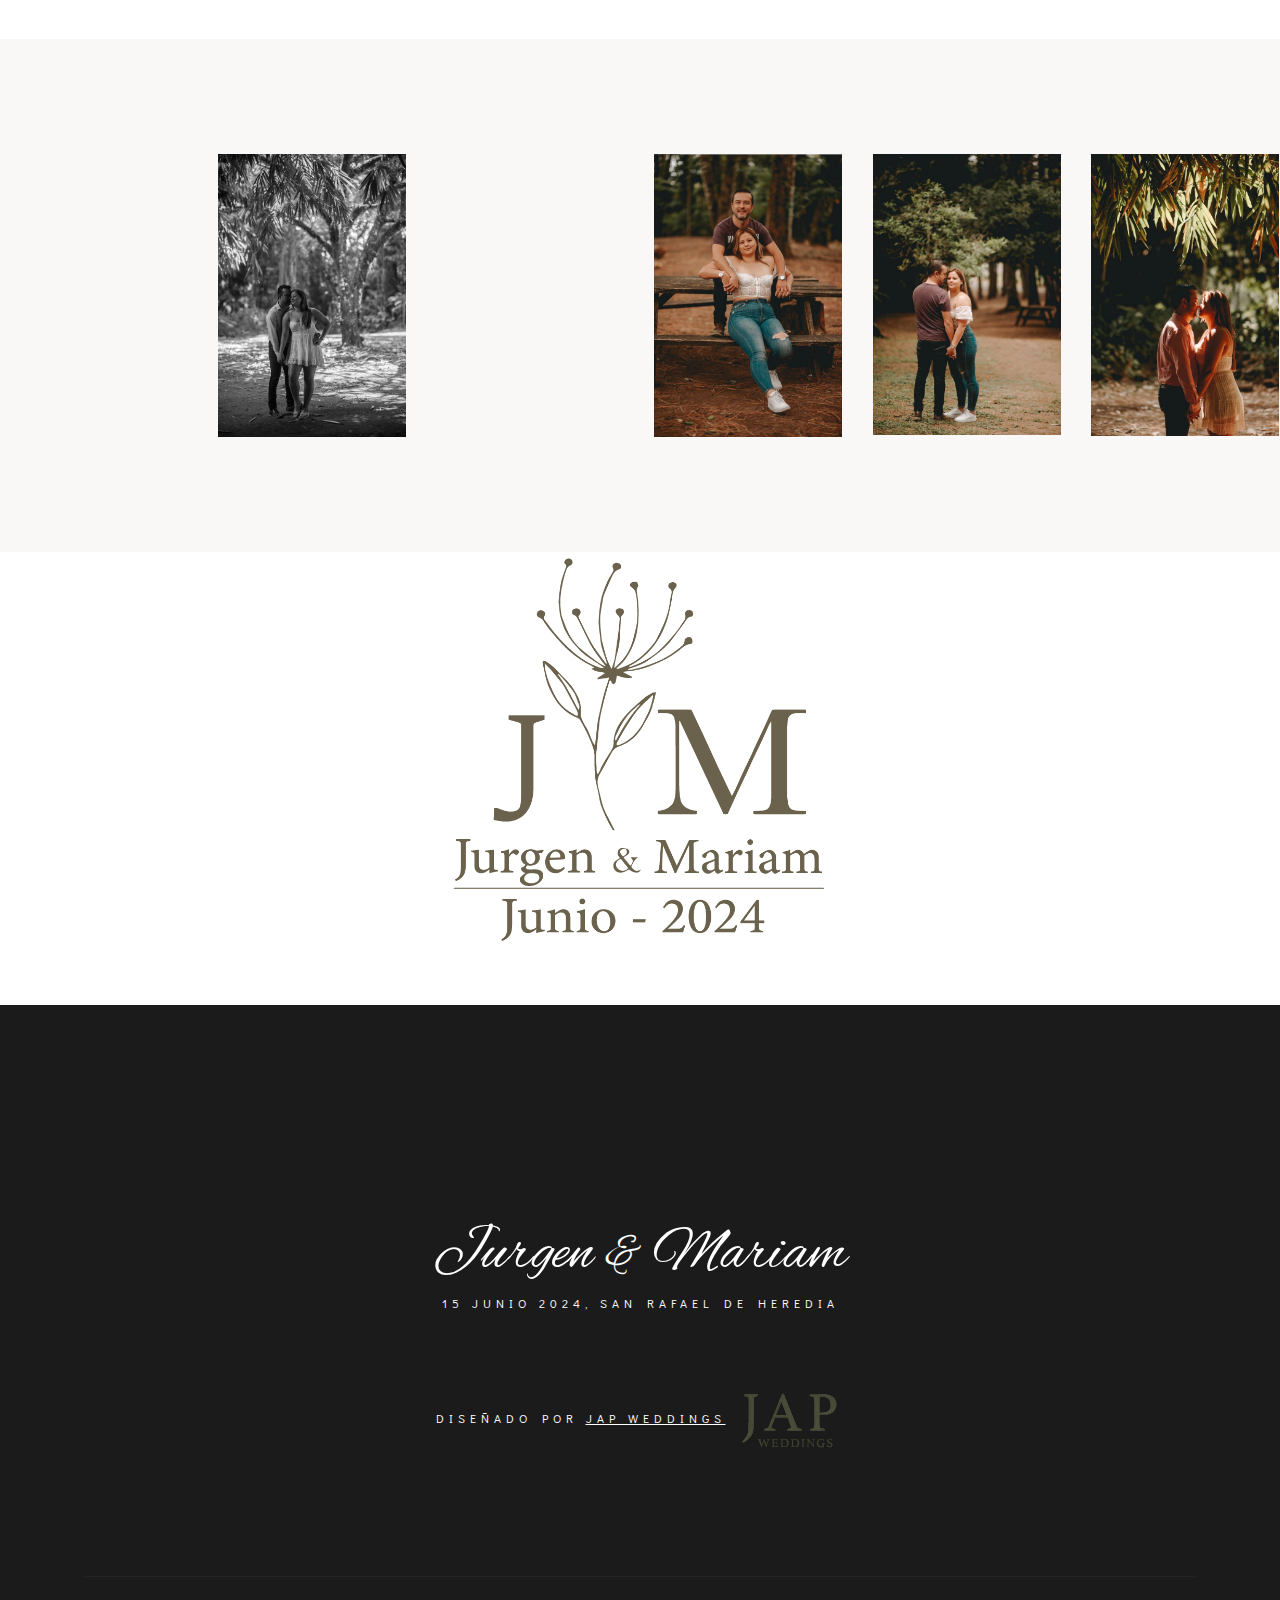
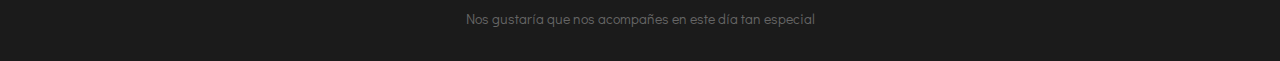
==== commit 924e91fe: "Update 2.html" ====
--- a/2.html
+++ b/2.html
@@ -415,7 +415,7 @@
                         1. Este evento es solamente para adultos
                         <br>
                         <br>
-                        2. Confirmar asistencia en 8 dias máximo
+                        2. Confirmar asistencia en 8 dias máximo al número 8547-4722 con Rebeca Solís
                         <br>
                         <br>
                         3. Se reserva el color blanco unicamente para la novia y celeste para el novio.
